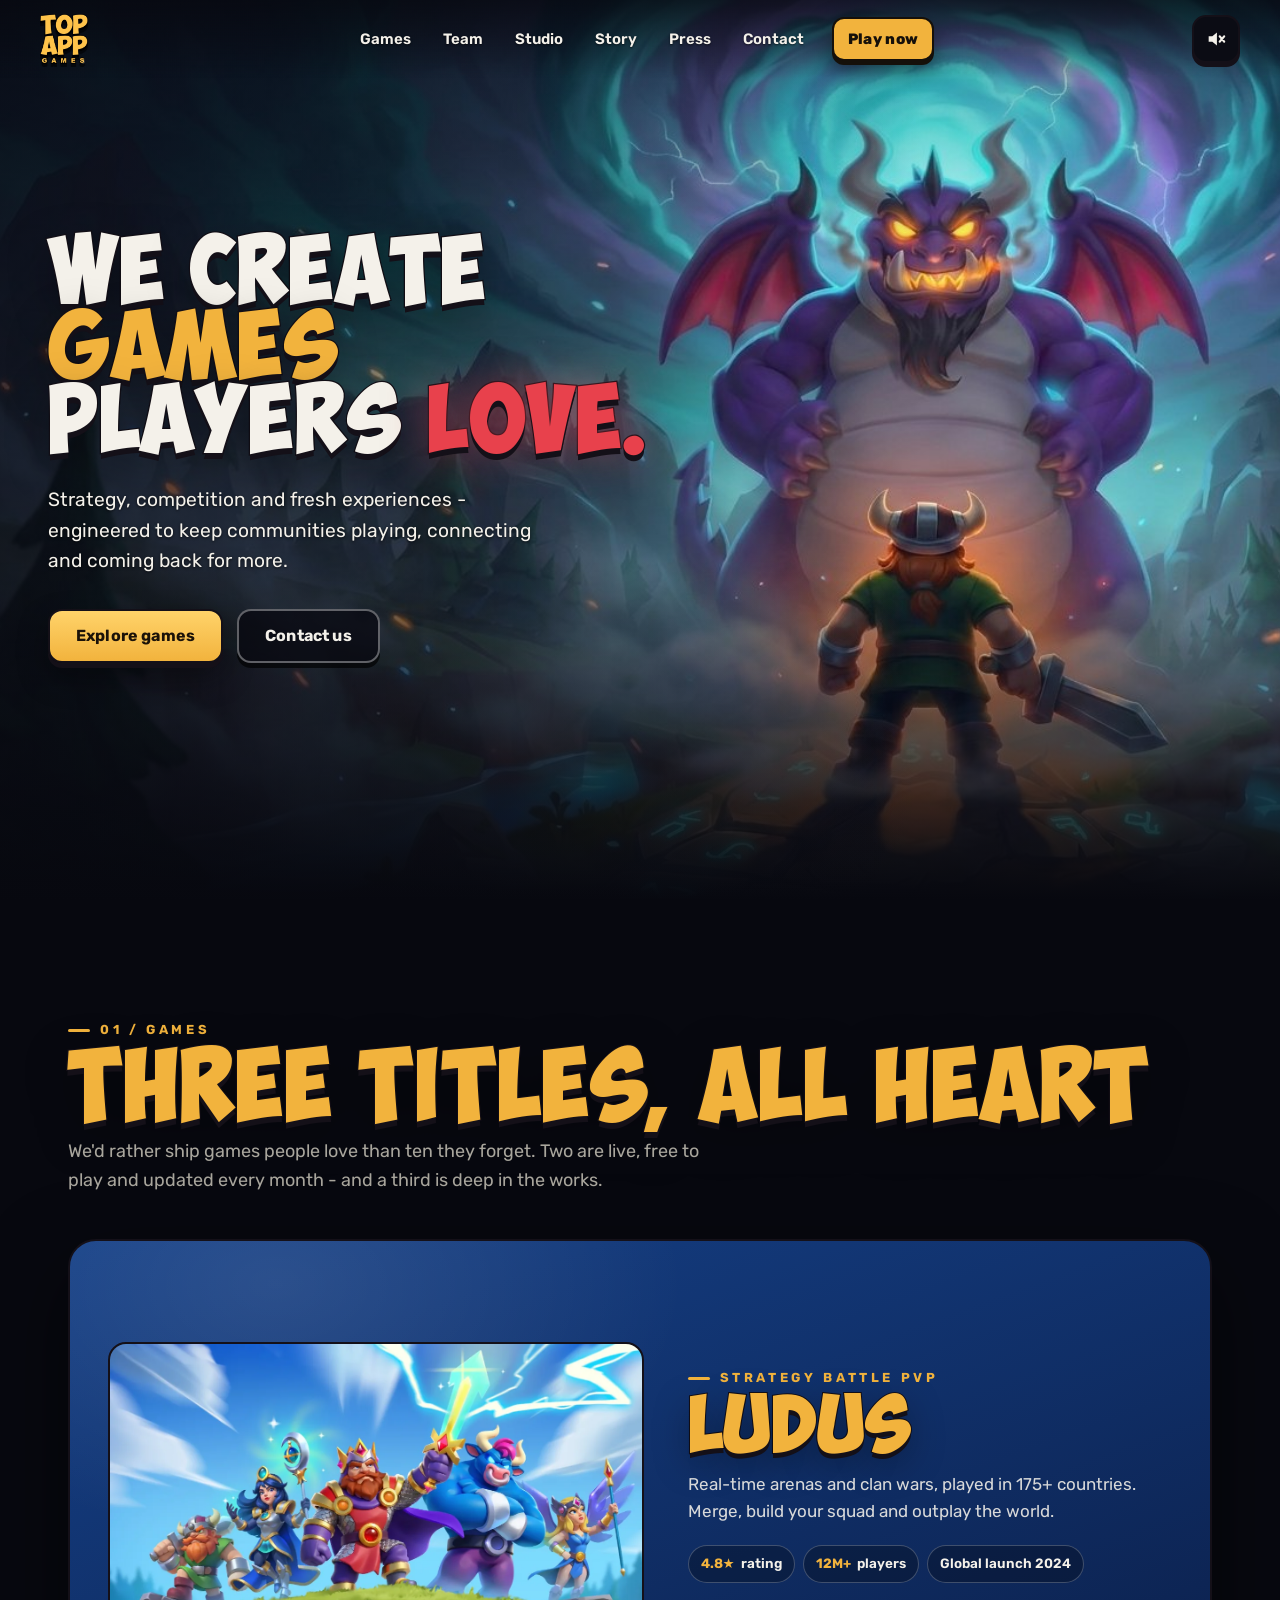
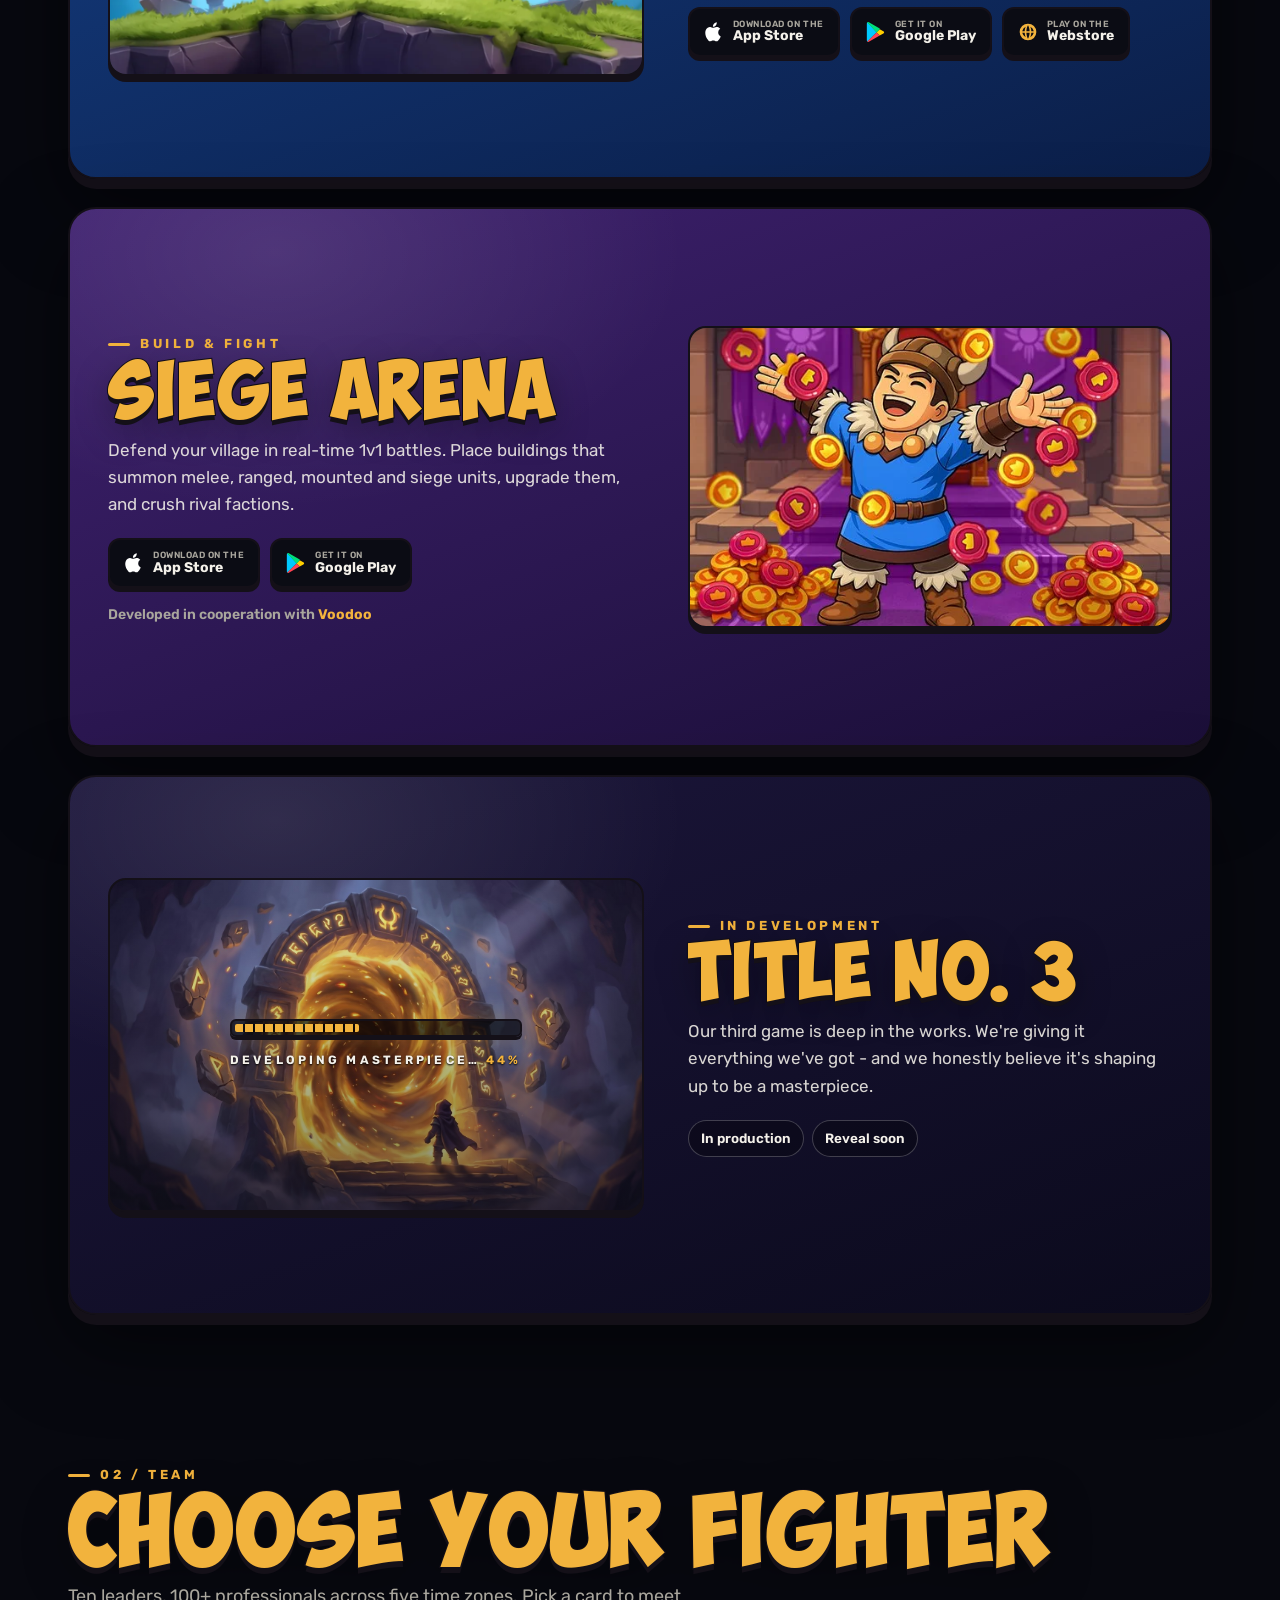
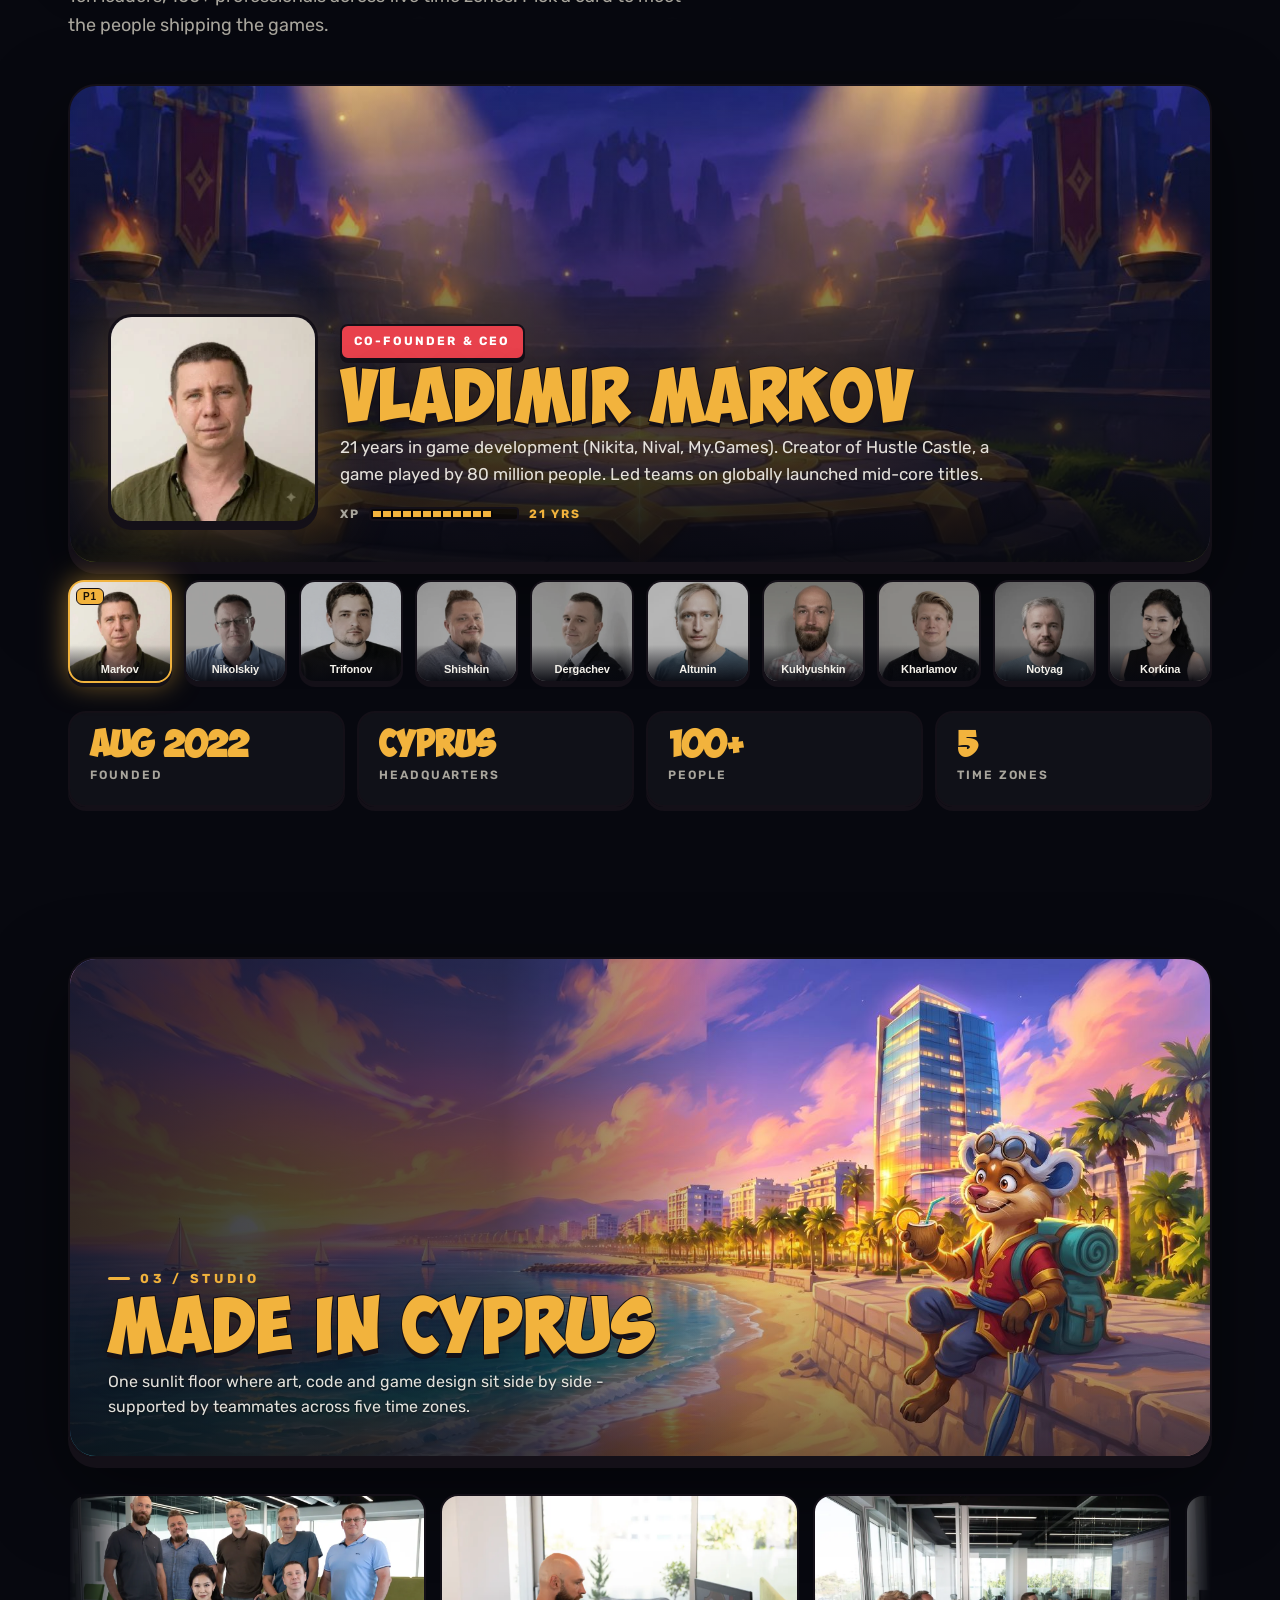
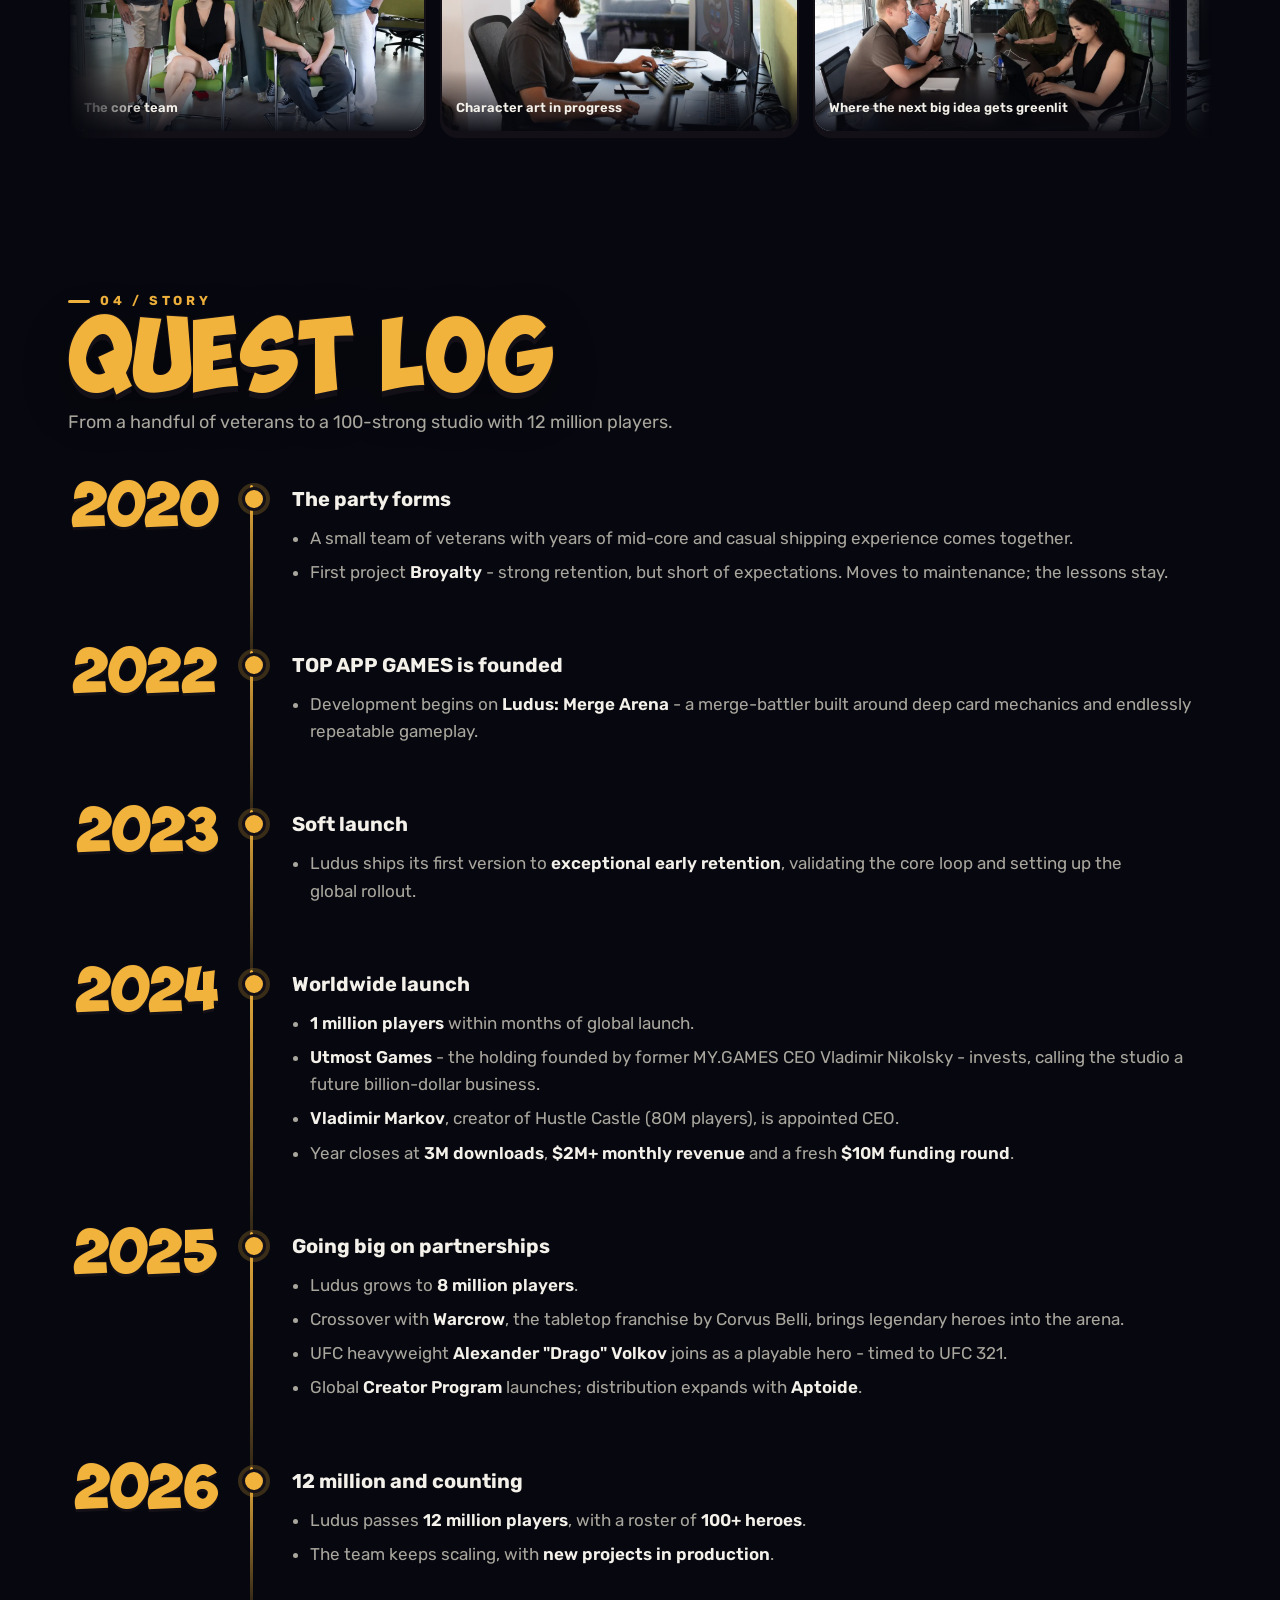
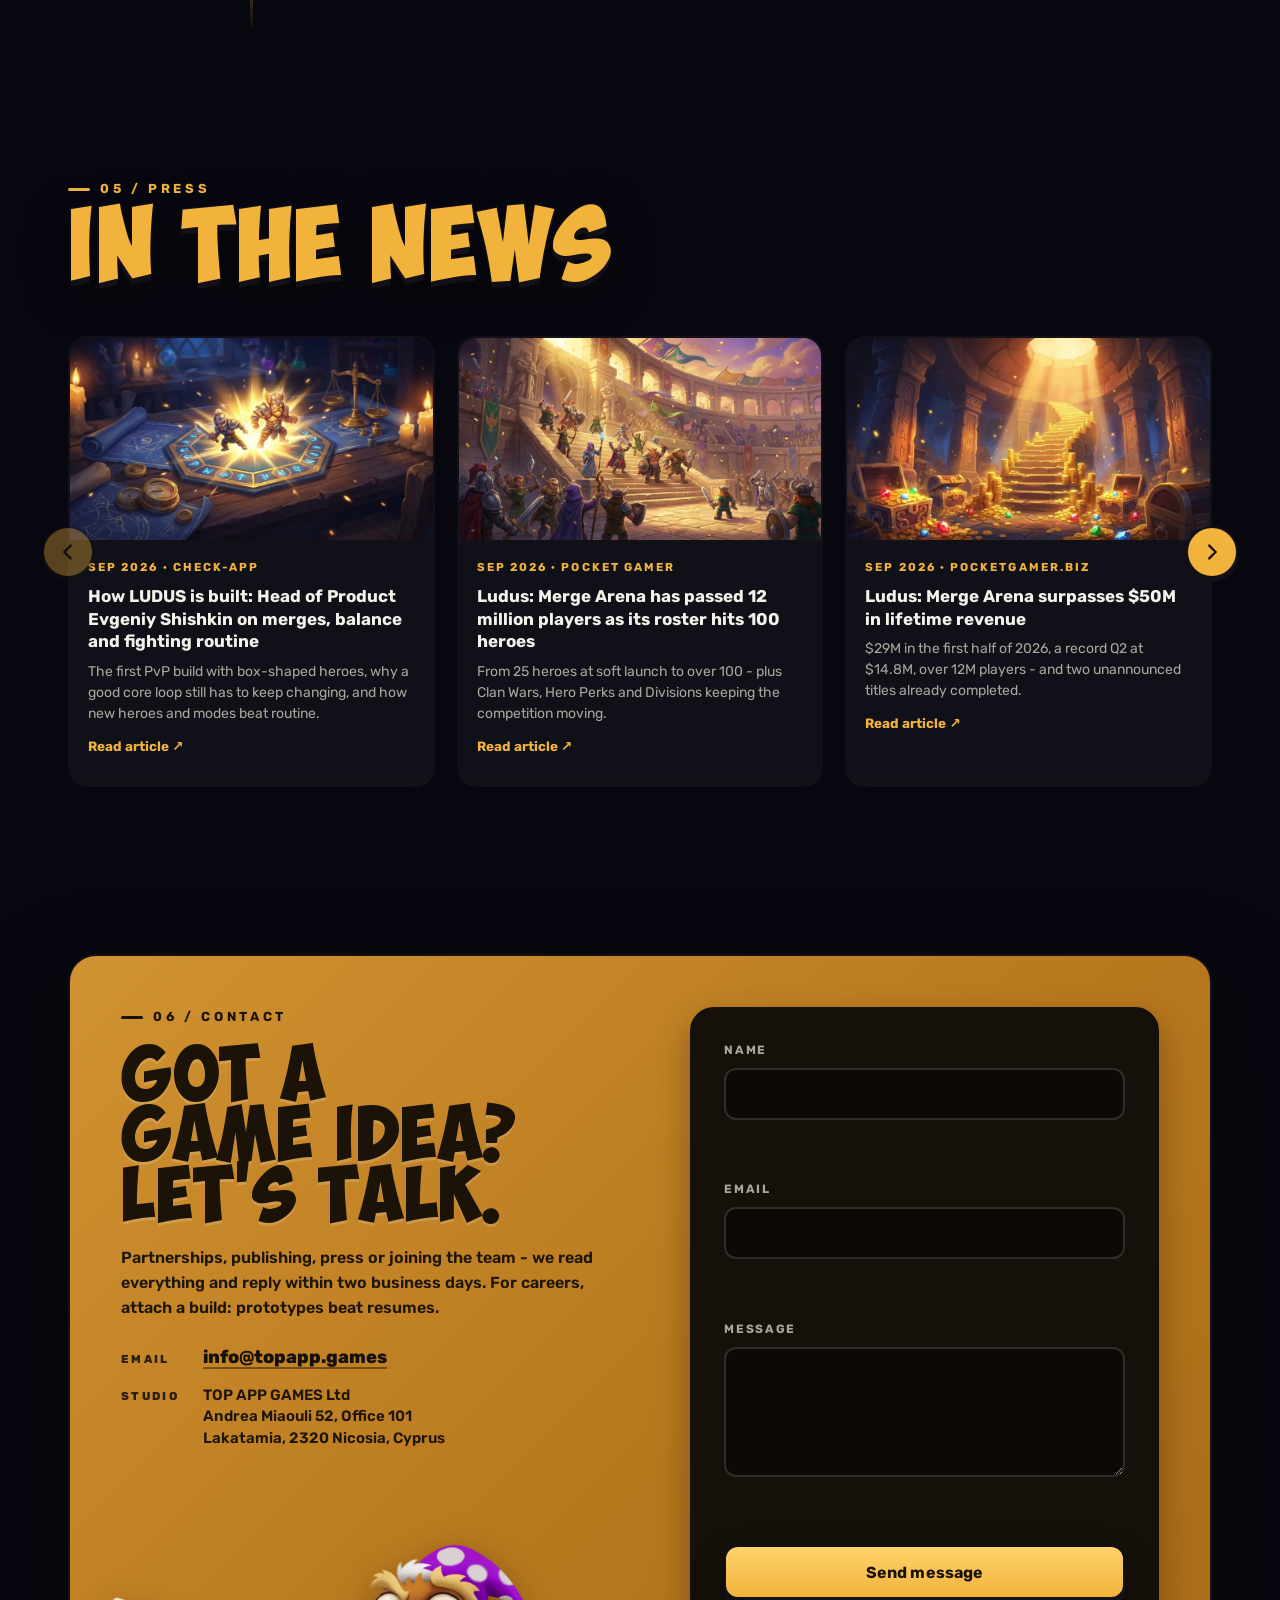
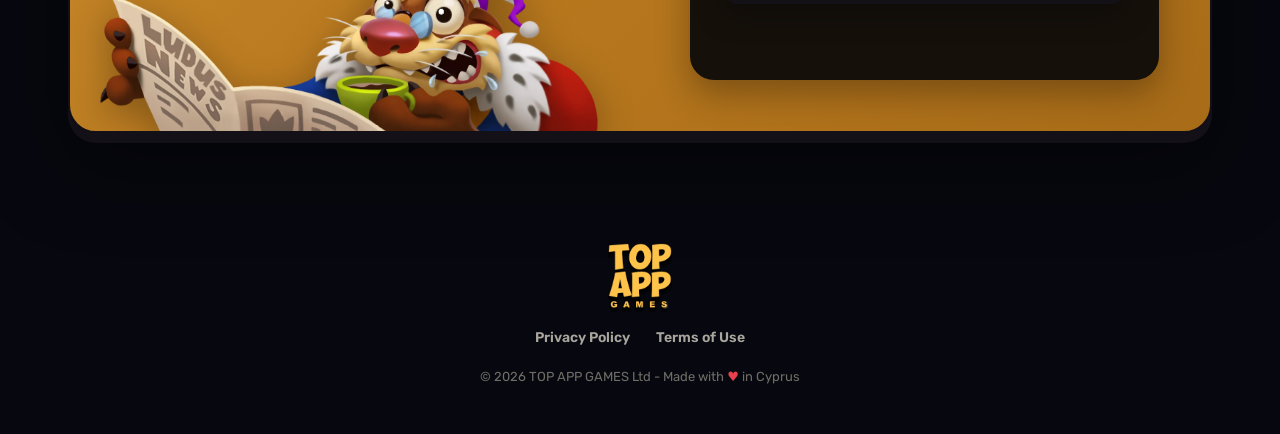
==== index.html @ 21c48206 "Add files via upload" ====
<!DOCTYPE html>
<html lang="en">
<head>
<meta charset="UTF-8" />
<meta name="viewport" content="width=device-width, initial-scale=1.0, viewport-fit=cover" />
<meta name="theme-color" content="#07080F" />
<title>TOP APP GAMES - Mobile game studio, Cyprus</title>
<meta name="description" content="Cyprus-based mobile game studio behind LUDUS: Merge Arena - 12M+ players, 175+ countries. 100+ veterans making strategy games players love." />
<link rel="canonical" href="https://topapp.games/" />
<meta property="og:type" content="website" />
<meta property="og:site_name" content="TOP APP GAMES" />
<meta property="og:title" content="TOP APP GAMES - We create games players love" />
<meta property="og:description" content="Cyprus-based studio behind LUDUS: Merge Arena - 12M+ players in 175+ countries." />
<meta property="og:url" content="https://topapp.games/" />
<meta property="og:image" content="https://topapp.games/assets/v3-og.jpg" />
<meta property="og:image:width" content="1200" />
<meta property="og:image:height" content="630" />
<meta property="og:image:alt" content="TOP APP GAMES - heroes charging across a fantasy arena" />
<meta name="twitter:card" content="summary_large_image" />
<meta name="twitter:title" content="TOP APP GAMES - We create games players love" />
<meta name="twitter:description" content="Cyprus-based studio behind LUDUS: Merge Arena - 12M+ players in 175+ countries." />
<meta name="twitter:image" content="https://topapp.games/assets/v3-og.jpg" />
<script type="application/ld+json">{"@context":"https://schema.org","@type":"Organization","name":"TOP APP GAMES Ltd","url":"https://topapp.games/","logo":"https://topapp.games/assets/logo.webp","foundingDate":"2023","address":{"@type":"PostalAddress","addressCountry":"CY"},"sameAs":["https://apps.apple.com/app/id6446642912","https://play.google.com/store/apps/details?id=com.studion.mergearena"]}</script>
<link rel="preconnect" href="https://fonts.googleapis.com" />
<link rel="preconnect" href="https://fonts.gstatic.com" crossorigin />
<link href="https://fonts.googleapis.com/css2?family=Rubik:wght@400;500;600;700;800&display=swap" rel="stylesheet" />
<link rel="preload" as="image" href="assets/v3-hero-art.jpg" media="(min-width:701px)" />
<link rel="preload" as="image" href="assets/v3-hero-art-m.jpg" media="(max-width:700px)" />
<link rel="stylesheet" href="v3/v3.css?v=3" />
<link rel="icon" type="image/png" href="assets/favicon.png" />
<link rel="apple-touch-icon" href="assets/favicon.png" />
</head>
<body>
<a class="skip" href="#games">Skip to content</a>

<nav class="nav" aria-label="Main">
  <a class="nav-logo mlogo mlogo-lite" href="#top" aria-label="TOP APP GAMES"><img src="assets/logo.webp" alt="TOP APP GAMES" /><span class="mlogo-shine" aria-hidden="true"></span></a>
  <div class="nav-links">
    <a href="#games" data-navlink="1">Games</a>
    <a href="#team" data-navlink="1">Team</a>
    <a href="#studio" data-navlink="1">Studio</a>
    <a href="#story" data-navlink="1">Story</a>
    <a href="#press" data-navlink="1">Press</a>
    <a href="#contact" data-navlink="1">Contact</a>
    <a class="gbtn gbtn-sm" href="#games">Play now</a>
  </div>
  <div class="nav-right">
    <button class="sound" type="button" aria-pressed="false" aria-label="Music: off" title="8-bit music"><svg class="sound-off" viewBox="0 0 24 24" aria-hidden="true"><path d="M4 9v6h4l5 4V5L8 9H4z" fill="currentColor"></path><path d="M16 9l5 6M21 9l-5 6" stroke="currentColor" stroke-width="2.2" stroke-linecap="round" fill="none"></path></svg><span class="sound-eq" aria-hidden="true"><i></i><i></i><i></i><i></i></span></button>
    <button class="burger" type="button" aria-label="Menu" aria-expanded="false"><i><span></span><span></span></i><b>Menu</b></button>
  </div>
</nav>
<div class="menu" aria-hidden="true">
  <div class="menu-bg" aria-hidden="true"></div>
  <div class="menu-head"><span class="eyebrow">Paused</span></div>
  <nav class="menu-list" aria-label="Mobile">
  <a href="#games" data-navlink="1"><small>01</small>Games</a>
  <a href="#team" data-navlink="1"><small>02</small>Team</a>
  <a href="#studio" data-navlink="1"><small>03</small>Studio</a>
  <a href="#story" data-navlink="1"><small>04</small>Story</a>
  <a href="#press" data-navlink="1"><small>05</small>Press</a>
  <a href="#contact" data-navlink="1"><small>06</small>Contact</a>
  </nav>
  <div class="menu-foot"><a class="gbtn" href="#games">Play now</a><span>TOP APP GAMES Ltd - Cyprus</span></div>
</div>

<header class="hero" id="top" data-screen-label="Hero">
  <div class="hero-bg" aria-hidden="true"><video class="hero-vid" data-src="assets/v3-hero-loop.mp4?v=1080" data-src-m="assets/v3-hero-loop-m.mp4" poster="assets/v3-hero-art.jpg" muted loop playsinline preload="none"></video></div>
  <div class="hero-shade" aria-hidden="true"></div>
  <div class="wrap">
    <div class="hero-copy">
      <h1 class="chunk">
        <span class="l"><span class="w chunk-ink" style="--i:0">We</span> <span class="w chunk-ink" style="--i:1">create</span></span>
        <span class="l"><span class="w" style="--i:2">games</span></span>
        <span class="l"><span class="w chunk-ink" style="--i:3">players</span> <span class="w chunk-red" style="--i:4">love.</span></span>
      </h1>
      <p class="hero-sub">Strategy, competition and fresh experiences - engineered to keep communities playing, connecting and coming back for more.</p>
      <div class="btn-row">
        <a class="gbtn" href="#games">Explore games</a>
        <a class="gbtn gbtn-ghost" href="#contact">Contact us</a>
      </div>
    </div>
  </div>
</header>

<section class="sec" id="games" data-screen-label="Games">
  <div class="wrap">
    <div class="sec-h rv">
      <span class="eyebrow">01 / Games</span>
      <h2 class="chunk">Three titles, all heart</h2>
      <p class="lead">We'd rather ship games people love than ten they forget. Two are live, free to play and updated every month - and a third is deep in the works.</p>
    </div>
    <div class="gstack">
      <article class="gcard" style="--i:0; --tint: linear-gradient(160deg,#154087,#0B1E48);">
        <div class="g-art"><img src="assets/ludus-card.webp" alt="LUDUS key art" loading="lazy" /><video class="g-vid" data-src="assets/v3-ludus-loop.mp4" data-src-m="assets/v3-ludus-loop-m.mp4" muted loop playsinline preload="none" aria-hidden="true"></video></div>
        <div class="g-copy">
          <span class="eyebrow">Strategy Battle PvP</span>
          <h3 class="g-name chunk">Ludus</h3>
          <p class="g-desc">Real-time arenas and clan wars, played in 175+ countries. Merge, build your squad and outplay the world.</p>
          <div class="g-chips"><span class="chip"><b>4.8★</b> rating</span><span class="chip"><b>12M+</b> players</span><span class="chip">Global launch 2024</span></div>
          <div class="stores">
            <a class="store" href="https://apps.apple.com/app/id6446642912" target="_blank" rel="noopener" aria-label="LUDUS on the App Store"><svg viewBox="0 0 24 24" aria-hidden="true"><path fill="#FFFFFF" d="M17.05 12.54c-.03-2.89 2.36-4.27 2.47-4.34-1.35-1.97-3.44-2.24-4.18-2.27-1.78-.18-3.47 1.05-4.37 1.05-.9 0-2.29-1.02-3.77-1-1.94.03-3.73 1.13-4.72 2.87-2.01 3.49-.51 8.66 1.45 11.49.96 1.39 2.1 2.95 3.6 2.89 1.45-.06 1.99-.93 3.74-.93s2.24.93 3.77.9c1.56-.03 2.54-1.41 3.49-2.81 1.1-1.61 1.55-3.17 1.57-3.25-.03-.01-3.02-1.16-3.05-4.6zM14.16 4.05c.8-.97 1.34-2.32 1.19-3.66-1.15.05-2.55.77-3.38 1.74-.74.86-1.39 2.23-1.22 3.55 1.29.1 2.6-.65 3.41-1.63z"/></svg><span><small>Download on the</small><b>App Store</b></span></a>
            <a class="store" href="https://play.google.com/store/apps/details?id=com.studion.mergearena" target="_blank" rel="noopener" aria-label="LUDUS on Google Play"><svg viewBox="0 0 24 24" aria-hidden="true"><path fill="#00C9FF" d="M1.57.46C1.22.83 1 1.4 1 2.14v19.72c0 .74.22 1.31.57 1.68l.09.09 11.05-11.05v-.26L1.66.37l-.09.09z"/><path fill="#FFCE00" d="M16.39 16.27l-3.68-3.69v-.26l3.69-3.68.08.05 4.36 2.48c1.25.7 1.25 1.86 0 2.57l-4.36 2.48-.09.05z"/><path fill="#FF4252" d="M16.48 16.22l-3.77-3.77L1.57 23.54c.41.44 1.09.49 1.85.06l13.06-7.38"/><path fill="#00E07A" d="M16.48 7.78L3.42.4C2.66-.03 1.98.03 1.57.46l11.14 11.99 3.77-3.77z"/></svg><span><small>Get it on</small><b>Google Play</b></span></a>
            <a class="store" href="https://site.ludus-game.com/" target="_blank" rel="noopener" aria-label="LUDUS Webstore"><svg viewBox="0 0 24 24" aria-hidden="true"><path fill="#F2B33D" d="M12 2a10 10 0 1 0 0 20 10 10 0 0 0 0-20zm6.93 9h-2.95a15.7 15.7 0 0 0-1.13-5.27A8.02 8.02 0 0 1 18.93 11zM12 4.04c.83 1.2 1.7 3.45 1.96 6.96h-3.92c.26-3.51 1.13-5.76 1.96-6.96zM5.07 13h2.95c.13 1.93.52 3.72 1.13 5.27A8.02 8.02 0 0 1 5.07 13zm2.95-2H5.07a8.02 8.02 0 0 1 4.08-5.27A15.7 15.7 0 0 0 8.02 11zM12 19.96c-.83-1.2-1.7-3.45-1.96-6.96h3.92c-.26 3.51-1.13 5.76-1.96 6.96zm2.85-1.69c.61-1.55 1-3.34 1.13-5.27h2.95a8.02 8.02 0 0 1-4.08 5.27z"/></svg><span><small>Play on the</small><b>Webstore</b></span></a>
          </div>
        </div>
      </article>
      <article class="gcard rev" style="--i:1; --tint: linear-gradient(160deg,#3F2170,#1B0F38);">
        <div class="g-art"><img src="assets/siege-card.webp" alt="Siege Arena key art" loading="lazy" /><video class="g-vid" data-src="assets/v3-siege-loop.mp4" data-src-m="assets/v3-siege-loop-m.mp4" muted loop playsinline preload="none" aria-hidden="true"></video></div>
        <div class="g-copy">
          <span class="eyebrow">Build &amp; Fight</span>
          <h3 class="g-name chunk">Siege Arena</h3>
          <p class="g-desc">Defend your village in real-time 1v1 battles. Place buildings that summon melee, ranged, mounted and siege units, upgrade them, and crush rival factions.</p>
          <div class="stores">
            <a class="store" href="https://apps.apple.com/us/app/siege-arena-build-fight/id6745400318" target="_blank" rel="noopener" aria-label="Siege Arena on the App Store"><svg viewBox="0 0 24 24" aria-hidden="true"><path fill="#FFFFFF" d="M17.05 12.54c-.03-2.89 2.36-4.27 2.47-4.34-1.35-1.97-3.44-2.24-4.18-2.27-1.78-.18-3.47 1.05-4.37 1.05-.9 0-2.29-1.02-3.77-1-1.94.03-3.73 1.13-4.72 2.87-2.01 3.49-.51 8.66 1.45 11.49.96 1.39 2.1 2.95 3.6 2.89 1.45-.06 1.99-.93 3.74-.93s2.24.93 3.77.9c1.56-.03 2.54-1.41 3.49-2.81 1.1-1.61 1.55-3.17 1.57-3.25-.03-.01-3.02-1.16-3.05-4.6zM14.16 4.05c.8-.97 1.34-2.32 1.19-3.66-1.15.05-2.55.77-3.38 1.74-.74.86-1.39 2.23-1.22 3.55 1.29.1 2.6-.65 3.41-1.63z"/></svg><span><small>Download on the</small><b>App Store</b></span></a>
            <a class="store" href="https://play.google.com/store/apps/details?id=com.havystudio.siegearena&amp;hl=en" target="_blank" rel="noopener" aria-label="Siege Arena on Google Play"><svg viewBox="0 0 24 24" aria-hidden="true"><path fill="#00C9FF" d="M1.57.46C1.22.83 1 1.4 1 2.14v19.72c0 .74.22 1.31.57 1.68l.09.09 11.05-11.05v-.26L1.66.37l-.09.09z"/><path fill="#FFCE00" d="M16.39 16.27l-3.68-3.69v-.26l3.69-3.68.08.05 4.36 2.48c1.25.7 1.25 1.86 0 2.57l-4.36 2.48-.09.05z"/><path fill="#FF4252" d="M16.48 16.22l-3.77-3.77L1.57 23.54c.41.44 1.09.49 1.85.06l13.06-7.38"/><path fill="#00E07A" d="M16.48 7.78L3.42.4C2.66-.03 1.98.03 1.57.46l11.14 11.99 3.77-3.77z"/></svg><span><small>Get it on</small><b>Google Play</b></span></a>
          </div>
          <p class="coop">Developed in cooperation with <b>Voodoo</b></p>
        </div>
      </article>
      <article class="gcard" style="--i:2; --tint: linear-gradient(160deg,#1C163C,#0B0A1C);">
        <div class="g-art">
          <img src="assets/v3-title3-key.jpg" srcset="assets/v3-title3-key-m.jpg 900w, assets/v3-title3-key.jpg 1600w" sizes="(min-width:960px) 48vw, 100vw" alt="Title No. 3 teaser - a rune gate with a golden vortex" loading="lazy" />
          <video class="g-vid" data-src="assets/v3-title3-loop.mp4" data-src-m="assets/v3-title3-loop-m.mp4" poster="assets/v3-title3-key.jpg" muted loop playsinline preload="none" aria-hidden="true"></video>
          <div class="tease">
            <div class="ld-bar"><b></b></div>
            <div class="ld-text">DEVELOPING MASTERPIECE&hellip; <i>0%</i></div>
          </div>
        </div>
        <div class="g-copy">
          <span class="eyebrow">In development</span>
          <h3 class="g-name chunk">Title No. 3</h3>
          <p class="g-desc">Our third game is deep in the works. We're giving it everything we've got - and we honestly believe it's shaping up to be a masterpiece.</p>
          <div class="g-chips"><span class="chip">In production</span><span class="chip">Reveal soon</span></div>
        </div>
      </article>
    </div>
  </div>
</section>

<section class="sec" id="team" data-screen-label="Team">
  <div class="wrap">
    <div class="sec-h rv">
      <span class="eyebrow">02 / Team</span>
      <h2 class="chunk">Choose your fighter</h2>
      <p class="lead">Ten leaders, 100+ professionals across five time zones. Pick a card to meet the people shipping the games.</p>
    </div>
    <div class="rp rv" aria-live="polite">
      <div class="rp-in">
        <img class="rp-img" src="assets/team-markov.webp" alt="Vladimir Markov" />
        <div>
          <span class="rp-tag">Co-Founder &amp; CEO</span>
          <h3 class="rp-name chunk">Vladimir Markov</h3>
          <p class="rp-bio">21 years in game development (Nikita, Nival, My.Games). Creator of Hustle Castle, a game played by 80 million people. Led teams on globally launched mid-core titles.</p>
          <div class="rp-meta">
            <span class="rp-xp">XP <i><b style="width: 84%"></b></i> <em>21 yrs</em></span>
            <a class="rp-li" href="#" target="_blank" rel="noopener" hidden>LinkedIn ↗</a>
          </div>
        </div>
      </div>
    </div>
    <div class="rgrid rv" role="group" aria-label="Leadership team">
      <button class="rt" type="button" aria-pressed="true" data-img="assets/team-markov.webp" data-name="Vladimir Markov" data-role="Co-Founder &amp; CEO" data-xp="21" data-bio="21 years in game development (Nikita, Nival, My.Games). Creator of Hustle Castle, a game played by 80 million people. Led teams on globally launched mid-core titles."><img src="assets/team-markov.webp" alt="" loading="lazy" /><span>Markov</span></button>
      <button class="rt" type="button" aria-pressed="false" data-img="assets/team-nikolskiy.webp" data-name="Vladimir Nikolskiy" data-role="Co-Founder" data-xp="20" data-bio="Two decades transforming an indie studio into My.Games - a $500M-turnover European gaming company. Founder of Utmost Games."><img src="assets/team-nikolskiy.webp" alt="" loading="lazy" /><span>Nikolskiy</span></button>
      <button class="rt" type="button" aria-pressed="false" data-img="assets/team-trifonov.webp" data-name="Mikhail Trifonov" data-role="Managing Director" data-xp="18" data-bio="18+ years in mobile game development. Led game products with $500M+ in revenue (MY.GAMES). Focused on product strategy, game design and AI-powered development."><img src="assets/team-trifonov.webp" alt="" loading="lazy" /><span>Trifonov</span></button>
      <button class="rt" type="button" aria-pressed="false" data-img="assets/team-shishkin.webp" data-name="Evgeni Shishkin" data-role="Executive Director" data-xp="10" data-li="https://www.linkedin.com/in/evgeniy-shishkin-01ba19127/" data-bio="10+ years in mid-core projects. Five years leading game-design teams."><img src="assets/team-shishkin.webp" alt="" loading="lazy" /><span>Shishkin</span></button>
      <button class="rt" type="button" aria-pressed="false" data-img="assets/team-gamedesign.webp" data-name="Alexey Dergachev" data-role="Executive Director" data-xp="12" data-bio="12+ years levelling up through the game-design path. Passionate about R&amp;D processes, game mechanics and systems."><img src="assets/team-gamedesign.webp" alt="" loading="lazy" /><span>Dergachev</span></button>
      <button class="rt" type="button" aria-pressed="false" data-img="assets/team-altunin.webp" data-name="Kirill Altunin" data-role="Tech Director" data-xp="19" data-li="https://www.linkedin.com/in/kirill-altunin/" data-bio="19 years of application development. 8 published games. Deep passion for game tech."><img src="assets/team-altunin.webp" alt="" loading="lazy" /><span>Altunin</span></button>
      <button class="rt" type="button" aria-pressed="false" data-img="assets/team-kuklyushkin.webp" data-name="Denis Kuklyushkin" data-role="Art Director" data-xp="15" data-li="https://www.linkedin.com/in/denis-kuklyushkin-52456a4" data-bio="15+ years in gamedev. Broyalty, Ludus and more."><img src="assets/team-kuklyushkin.webp" alt="" loading="lazy" /><span>Kuklyushkin</span></button>
      <button class="rt" type="button" aria-pressed="false" data-img="assets/team-kharlamov.webp" data-name="Nikita Kharlamov" data-role="Marketing Director" data-xp="10" data-li="https://www.linkedin.com/in/nikita-kharlamov-aa6570141/" data-bio="10 years of positive ROAS and counting."><img src="assets/team-kharlamov.webp" alt="" loading="lazy" /><span>Kharlamov</span></button>
      <button class="rt" type="button" aria-pressed="false" data-img="assets/team-notyag.webp" data-name="George Notyag" data-role="Lead 3D Department" data-xp="15" data-li="https://www.linkedin.com/in/george-notyag-52555149/" data-bio="15 years in game development, 14 leading 3D teams. Mobile specialist."><img src="assets/team-notyag.webp" alt="" loading="lazy" /><span>Notyag</span></button>
      <button class="rt" type="button" aria-pressed="false" data-img="assets/team-korkina.webp" data-name="Diana Korkina" data-role="Chief Business Development Officer" data-li="https://www.linkedin.com/in/diana-korkina-892267133/" data-bio="Drives partnerships, publishing and growth deals - connecting our games with platforms, partners and new markets."><img src="assets/team-korkina.webp" alt="" loading="lazy" /><span>Korkina</span></button>
    </div>
    <div class="facts rv">
      <div class="fact"><b>Aug 2022</b><span>founded</span></div>
      <div class="fact"><b>Cyprus</b><span>headquarters</span></div>
      <div class="fact"><b>100+</b><span>people</span></div>
      <div class="fact"><b>5</b><span>time zones</span></div>
    </div>
  </div>
</section>

<section class="sec" id="studio" data-screen-label="Studio">
  <div class="wrap">
    <div class="studio-banner rv">
      <div class="sec-h">
        <span class="eyebrow">03 / Studio</span>
        <h2 class="chunk">Made in Cyprus</h2>
        <p class="lead">One sunlit floor where art, code and game design sit side by side - supported by teammates across five time zones.</p>
      </div>
    </div>
    <div class="photo-marquee rv" style="--d:.1s">
      <div class="photo-track" data-marquee>
        <figure class="photo"><img src="assets/studio-coreteam.webp" alt="The TOP APP GAMES core team" loading="lazy" /><figcaption>The core team</figcaption></figure>
        <figure class="photo"><img src="assets/studio-art.webp" alt="An artist shaping a LUDUS character on screen" loading="lazy" /><figcaption>Character art in progress</figcaption></figure>
        <figure class="photo"><img src="assets/studio-meeting.webp" alt="The team in a planning session by the windows" loading="lazy" /><figcaption>Where the next big idea gets greenlit</figcaption></figure>
        <figure class="photo"><img src="assets/studio-artist2.webp" alt="An artist drawing on a pen display" loading="lazy" /><figcaption>Concept work on the pen display</figcaption></figure>
        <figure class="photo"><img src="assets/studio-play.webp" alt="Two teammates playing a fighting game on the big screen" loading="lazy" /><figcaption>Friday matches on the big screen</figcaption></figure>
        <figure class="photo"><img src="assets/studio-devs.webp" alt="Two developers working beside concept art" loading="lazy" /><figcaption>From first sketch to live build</figcaption></figure>
        <figure class="photo"><img src="assets/studio-ludus-poster.webp" alt="A team member in front of the LUDUS poster" loading="lazy" style="object-position: 50% 22%;" /><figcaption>Proud of what we ship</figcaption></figure>
        <figure class="photo"><img src="assets/studio-gamedev.webp" alt="A developer testing a game build" loading="lazy" /><figcaption>Playtesting the live build</figcaption></figure>
        <figure class="photo"><img src="assets/studio-code2.webp" alt="A developer coding by the floor-to-ceiling windows" loading="lazy" /><figcaption>Shipping features at altitude</figcaption></figure>
        <figure class="photo"><img src="assets/studio-focus.webp" alt="A developer heads-down on the next update" loading="lazy" /><figcaption>Heads-down on the next update</figcaption></figure>
      </div>
    </div>
  </div>
</section>

<section class="sec" id="story" data-screen-label="Story">
  <div class="wrap">
    <div class="sec-h rv">
      <span class="eyebrow">04 / Story</span>
      <h2 class="chunk">Quest log</h2>
      <p class="lead">From a handful of veterans to a 100-strong studio with 12 million players.</p>
    </div>
    <div class="quest">
      <div class="q rv"><div class="q-year">2020</div><div class="q-body"><div class="q-title">The party forms</div><ul><li>A small team of veterans with years of mid-core and casual shipping experience comes together.</li><li>First project <b>Broyalty</b> - strong retention, but short of expectations. Moves to maintenance; the lessons stay.</li></ul></div></div>
      <div class="q rv"><div class="q-year">2022</div><div class="q-body"><div class="q-title">TOP APP GAMES is founded</div><ul><li>Development begins on <b>Ludus: Merge Arena</b> - a merge-battler built around deep card mechanics and endlessly repeatable gameplay.</li></ul></div></div>
      <div class="q rv"><div class="q-year">2023</div><div class="q-body"><div class="q-title">Soft launch</div><ul><li>Ludus ships its first version to <b>exceptional early retention</b>, validating the core loop and setting up the global rollout.</li></ul></div></div>
      <div class="q rv"><div class="q-year">2024</div><div class="q-body"><div class="q-title">Worldwide launch</div><ul><li><b>1 million players</b> within months of global launch.</li><li><b>Utmost Games</b> - the holding founded by former MY.GAMES CEO Vladimir Nikolsky - invests, calling the studio a future billion-dollar business.</li><li><b>Vladimir Markov</b>, creator of Hustle Castle (80M players), is appointed CEO.</li><li>Year closes at <b>3M downloads</b>, <b>$2M+ monthly revenue</b> and a fresh <b>$10M funding round</b>.</li></ul></div></div>
      <div class="q rv"><div class="q-year">2025</div><div class="q-body"><div class="q-title">Going big on partnerships</div><ul><li>Ludus grows to <b>8 million players</b>.</li><li>Crossover with <b>Warcrow</b>, the tabletop franchise by Corvus Belli, brings legendary heroes into the arena.</li><li>UFC heavyweight <b>Alexander "Drago" Volkov</b> joins as a playable hero - timed to UFC 321.</li><li>Global <b>Creator Program</b> launches; distribution expands with <b>Aptoide</b>.</li></ul></div></div>
      <div class="q rv"><div class="q-year">2026</div><div class="q-body"><div class="q-title">12 million and counting</div><ul><li>Ludus passes <b>12 million players</b>, with a roster of <b>100+ heroes</b>.</li><li>The team keeps scaling, with <b>new projects in production</b>.</li></ul></div></div>
    </div>
  </div>
</section>

<section class="sec" id="press" data-screen-label="Press">
  <div class="wrap">
    <div class="sec-h rv">
      <span class="eyebrow">05 / Press</span>
      <h2 class="chunk">In the news</h2>
    </div>
    <div class="press-wrap"><button class="parrow prev" type="button" aria-label="Previous"><svg viewBox="0 0 24 24" aria-hidden="true"><path d="M15 5l-7 7 7 7" fill="none" stroke="currentColor" stroke-width="2.6" stroke-linecap="round" stroke-linejoin="round"></path></svg></button><button class="parrow next" type="button" aria-label="Next"><svg viewBox="0 0 24 24" aria-hidden="true"><path d="M9 5l7 7-7 7" fill="none" stroke="currentColor" stroke-width="2.6" stroke-linecap="round" stroke-linejoin="round"></path></svg></button>
    <div class="press">
      <a class="pc rv" style="--d:0s" href="https://www.check-app.de/2026/09/23/wie-ludus-gebaut-wird-head-of-product-evgeniy-shishkin-ueber-merges-balance-und-den-kampf-gegen-routine/" target="_blank" rel="noopener"><div class="pc-img"><img src="assets/v3-news-checkapp.webp" alt="Two hero figurines fusing into one on a glowing game board" loading="lazy" /></div><div class="pc-body"><div class="pc-date">Sep 2026 · Check-App</div><h3>How LUDUS is built: Head of Product Evgeniy Shishkin on merges, balance and fighting routine</h3><p>The first PvP build with box-shaped heroes, why a good core loop still has to keep changing, and how new heroes and modes beat routine.</p><span class="more">Read article ↗</span></div></a>
      <a class="pc rv" style="--d:.07s" href="https://www.pocketgamer.com/ludus-merge-battle-arena/12-million-downloads/" target="_blank" rel="noopener"><div class="pc-img"><img src="assets/v3-news-pg12m.webp" alt="A crowd of heroes cheering on colosseum steps" loading="lazy" /></div><div class="pc-body"><div class="pc-date">Sep 2026 · Pocket Gamer</div><h3>Ludus: Merge Arena has passed 12 million players as its roster hits 100 heroes</h3><p>From 25 heroes at soft launch to over 100 - plus Clan Wars, Hero Perks and Divisions keeping the competition moving.</p><span class="more">Read article ↗</span></div></a>
      <a class="pc rv" style="--d:.14s" href="https://www.pocketgamer.biz/ludus-merge-arena-generates-29m-in-the-first-half-of-2026/" target="_blank" rel="noopener"><div class="pc-img"><img src="assets/v3-news-pgbiz29m.webp" alt="A fantasy treasure vault with a staircase of gold coins rising into the light" loading="lazy" /></div><div class="pc-body"><div class="pc-date">Sep 2026 · PocketGamer.biz</div><h3>Ludus: Merge Arena surpasses $50M in lifetime revenue</h3><p>$29M in the first half of 2026, a record Q2 at $14.8M, over 12M players - and two unannounced titles already completed.</p><span class="more">Read article ↗</span></div></a>
      <a class="pc rv" style="--d:.21s" href="https://www.forbes.com/councils/forbesbusinesscouncil/2026/05/08/how-to-balance-creativity-and-market-demand-in-game-development/" target="_blank" rel="noopener"><div class="pc-img"><img src="assets/v3-news-forbes.webp" alt="A golden scale weighing a magic paintbrush against gold coins" loading="lazy" /></div><div class="pc-body"><div class="pc-date">May 2026 · Forbes</div><h3>How to balance creativity and market demand in game development</h3><p>CEO Vladimir Markov for Forbes Business Council - on keeping creative ambition and player demand in sync.</p><span class="more">Read article ↗</span></div></a>
      <a class="pc rv" style="--d:.28s" href="https://www.pocketgamer.com/ludus-merge-battle-arena/10m-downloads/" target="_blank" rel="noopener"><div class="pc-img"><img src="assets/v3-news-pocketgamer.webp" alt="A golden champion trophy on an arena podium under fireworks" loading="lazy" /></div><div class="pc-body"><div class="pc-date">May 2026 · Pocket Gamer</div><h3>Ludus hits 10 million downloads, with new Divisions seasonal event underway</h3><p>On the milestone - and how the Divisions event keeps ranked play fresh every cycle.</p><span class="more">Read article ↗</span></div></a>
      <a class="pc rv" style="--d:.35s" href="https://cyprus-mail.com/2026/04/30/cyprus-based-game-studio-celebrates-key-milestone" target="_blank" rel="noopener"><div class="pc-img"><img src="assets/v3-news-cyprusmail.webp" alt="Fireworks over the Limassol seafront at sunset" loading="lazy" /></div><div class="pc-body"><div class="pc-date">Apr 2026 · Cyprus Mail</div><h3>Cyprus-based game studio celebrates key milestone</h3><p>What the LUDUS milestone means for the island's growing gaming sector.</p><span class="more">Read article ↗</span></div></a>
      <a class="pc rv" style="--d:.42s" href="https://gamesbeat.com/ludus-10-million-downloads-competitive-play-feature/" target="_blank" rel="noopener"><div class="pc-img"><img src="assets/v3-news-gamesbeat.webp" alt="Bronze, silver and gold league shields rising over a stormy arena" loading="lazy" /></div><div class="pc-body"><div class="pc-date">Apr 2026 · GamesBeat</div><h3>Inside Ludus' competitive play bet: the new Divisions system</h3><p>How ranked Divisions reshape mid-core competition - and what it means for retention.</p><span class="more">Read article ↗</span></div></a>
    </div>
    </div>
  </div>
</section>

<section class="sec" id="contact" data-screen-label="Contact">
  <div class="wrap">
    <div class="cplate rv">
      <div class="cpitch">
        <span class="eyebrow">06 / Contact</span>
        <h2 class="chunk">Got a game idea? Let's talk.</h2>
        <p>Partnerships, publishing, press or joining the team - we read everything and reply within two business days. For careers, attach a build: prototypes beat resumes.</p>
        <dl class="cdetails">
          <div><dt>Email</dt><dd><a href="mailto:info@topapp.games">info@topapp.games</a></dd></div>
          <div><dt>Studio</dt><dd>TOP APP GAMES Ltd<br />Andrea Miaouli 52, Office 101<br />Lakatamia, 2320 Nicosia, Cyprus</dd></div>
        </dl>
        <div class="cmascot" aria-hidden="true"><img src="assets/v3-mascot-news-eyes.webp" alt="" loading="lazy" /><span class="pupil pupil-l"></span><span class="pupil pupil-r"></span></div>
      </div>
      <form class="form" novalidate>
        <div class="field"><label for="f-name">Name</label><input id="f-name" name="name" type="text" autocomplete="name" /><div class="msg">Please tell us your name.</div></div>
        <div class="field"><label for="f-email">Email</label><input id="f-email" name="email" type="email" autocomplete="email" /><div class="msg">That email doesn't look right.</div></div>
        <div class="field"><label for="f-message">Message</label><textarea id="f-message" name="message"></textarea><div class="msg">A few words would help.</div></div>
        <button class="gbtn" type="submit">Send message</button>
        <div class="form-ok"><b>Message sent</b><p>Thanks - we'll get back to you within two business days.</p></div>
      </form>
    </div>
  </div>
</section>

<footer>
  <div class="wrap foot">
    <span class="mlogo mlogo-lite"><img src="assets/logo.webp" alt="TOP APP GAMES" /><span class="mlogo-shine" aria-hidden="true"></span></span>
    <nav aria-label="Legal"><a href="privacy-policy.html">Privacy Policy</a><a href="user-agreement.html">Terms of Use</a></nav>
    <p>© 2026 TOP APP GAMES Ltd - Made with <span class="heart">♥</span> in Cyprus</p>
  </div>
</footer>

<script src="v3/chiptune.js"></script>
<script src="v3/v3.js?v=3"></script>
</body>
</html>
---- v3/v3.css ----
/* TOP APP GAMES v3 - Arena Editorial */
@font-face{font-family:'ObelixPro';src:url('../assets/obelixpro.ttf') format('truetype');font-weight:400;font-style:normal;font-display:swap}
:root{--bg:#07080F;--bg2:#0D0F1A;--ink:#F4F1EA;--muted:#A9A69D;--faint:#6F6D66;--gold:#F2B33D;--gold2:#FFD36A;--red:#E8414C;--line:#141018;--border:rgba(255,255,255,.1);--card:rgba(255,255,255,.04);--display:'ObelixPro','Rubik',sans-serif;--body:'Rubik',system-ui,sans-serif;--ease:cubic-bezier(.2,.7,.2,1);--pop:cubic-bezier(.34,1.56,.64,1)}
*{box-sizing:border-box}
html{scroll-behavior:smooth}
body{margin:0;background:var(--bg);color:var(--ink);font-family:var(--body);font-size:17px;line-height:1.6;-webkit-font-smoothing:antialiased;overflow-x:hidden}
body::after{content:'';position:fixed;inset:0;z-index:0;pointer-events:none;opacity:.06;background-image:url("data:image/svg+xml;utf8,%3Csvg xmlns='http://www.w3.org/2000/svg' width='200' height='200'%3E%3Cfilter id='n'%3E%3CfeTurbulence type='fractalNoise' baseFrequency='0.85' numOctaves='2' stitchTiles='stitch'/%3E%3C/filter%3E%3Crect width='200' height='200' filter='url(%23n)'/%3E%3C/svg%3E")}
a{color:var(--gold);text-decoration:none}
a:hover{color:var(--gold2)}
img{display:block}
section{scroll-margin-top:80px}
.wrap{position:relative;z-index:1;max-width:1240px;margin:0 auto;padding:0 clamp(20px,4vw,48px)}
::selection{background:rgba(242,179,61,.45);color:#fff}
.skip{position:fixed;top:10px;left:50%;transform:translate(-50%,-160%);z-index:100;background:var(--gold);color:#1B1208;font-weight:700;padding:12px 20px;border-radius:10px;transition:transform .25s}
.skip:focus{transform:translate(-50%,0)}
:focus{outline:none}
:focus-visible{outline:3px solid var(--gold2);outline-offset:3px;border-radius:6px}
.gbtn:focus-visible,.store:focus-visible,.sound:focus-visible,.burger:focus-visible,.parrow:focus-visible,.pc:focus-visible,.menu a:focus-visible{outline:3px solid #fff;outline-offset:3px}
.nav-links a:focus-visible{outline-offset:0}

/* chunky brand type */
.chunk{font-family:var(--display);font-weight:400;text-transform:uppercase;color:var(--gold);-webkit-text-stroke:.035em var(--line);paint-order:stroke fill;text-shadow:0 .08em 0 var(--line),0 .18em .6em rgba(0,0,0,.35);letter-spacing:.01em;line-height:.98}
.chunk-ink{color:var(--ink)}
.chunk-red{color:var(--red);text-shadow:0 .08em 0 var(--line),0 0 .6em rgba(232,65,76,.55)}
.eyebrow{display:inline-flex;align-items:center;gap:10px;font-size:13px;font-weight:700;letter-spacing:.28em;text-transform:uppercase;color:var(--gold)}
.eyebrow::before{content:'';width:22px;height:3px;background:var(--gold);border-radius:2px}
.sec-h{display:flex;flex-direction:column;align-items:flex-start;gap:12px;margin-bottom:44px}
.sec-h h2{font-size:clamp(36px,6vw,74px);margin:0}
.lead{max-width:58ch;color:var(--muted);font-size:18px;margin:0;text-wrap:pretty}

/* buttons */
.gbtn{display:inline-flex;align-items:center;justify-content:center;gap:10px;height:54px;padding:0 26px;border-radius:14px;border:2px solid var(--line);background:linear-gradient(180deg,var(--gold2),var(--gold));color:#1B1208;font-family:var(--body);font-weight:700;font-size:16px;letter-spacing:.01em;box-shadow:0 5px 0 var(--line),0 14px 30px rgba(0,0,0,.35);transition:transform .15s,box-shadow .15s,filter .2s;cursor:pointer;white-space:nowrap}
.gbtn:hover{color:#1B1208;filter:brightness(1.06);transform:translateY(-1px);box-shadow:0 6px 0 var(--line),0 18px 34px rgba(0,0,0,.4)}
.gbtn:active{transform:translateY(4px);box-shadow:0 1px 0 var(--line)}
.gbtn-ghost{background:rgba(7,8,15,.55);color:var(--ink);border-color:rgba(255,255,255,.35);backdrop-filter:blur(8px);-webkit-backdrop-filter:blur(8px);box-shadow:0 5px 0 rgba(0,0,0,.65)}
.gbtn-ghost:hover{color:var(--ink);background:rgba(7,8,15,.7)}
.gbtn-sm{height:44px;padding:0 18px;font-size:14px;border-radius:12px;box-shadow:0 4px 0 var(--line)}

/* nav */
.nav{position:fixed;top:0;left:0;right:0;z-index:50;display:flex;align-items:center;justify-content:space-between;gap:16px;padding:14px clamp(16px,4vw,40px);background:linear-gradient(180deg,rgba(7,8,15,.72),rgba(7,8,15,0));transition:background .35s,box-shadow .35s,padding .35s}
.nav.solid{background:rgba(7,8,15,.84);backdrop-filter:blur(14px);-webkit-backdrop-filter:blur(14px);box-shadow:0 1px 0 var(--border);padding-top:9px;padding-bottom:9px}
.nav-logo img{height:50px;filter:drop-shadow(0 3px 0 rgba(0,0,0,.55));transition:height .3s}
/* magic logo: aura video + light sweep + css glow fallback */
.mlogo{position:relative;display:inline-grid;place-items:center;isolation:isolate}
.mlogo img{position:relative;z-index:2;display:block}
.mlogo::before{content:'';position:absolute;z-index:0;left:50%;top:50%;width:220%;aspect-ratio:1;transform:translate(-50%,-50%);border-radius:50%;background:radial-gradient(circle,rgba(255,196,80,.55),rgba(255,160,40,.22) 38%,rgba(255,140,20,0) 68%);pointer-events:none;animation:mglow 4.2s ease-in-out infinite}
.mlogo-fx{position:absolute;z-index:1;left:50%;top:50%;width:200%;height:auto;aspect-ratio:1;transform:translate(-50%,-50%);mix-blend-mode:screen;pointer-events:none;opacity:0;transition:opacity 1.2s ease;-webkit-mask:radial-gradient(circle,#000 40%,transparent 72%);mask:radial-gradient(circle,#000 40%,transparent 72%)}
.mlogo-fx.on{opacity:1}
.mlogo-fx.on~img{filter:drop-shadow(0 3px 0 rgba(0,0,0,.55)) drop-shadow(0 0 10px rgba(255,190,70,.35))}
.mlogo-shine{position:absolute;z-index:3;inset:0;pointer-events:none;-webkit-mask:url('../assets/logo.webp') center/contain no-repeat;mask:url('../assets/logo.webp') center/contain no-repeat;background:linear-gradient(112deg,rgba(255,255,255,0) 42%,rgba(255,255,255,.85) 50%,rgba(255,255,255,0) 58%) no-repeat;background-size:260% 100%;animation:mshine 6s ease-in-out 3}
@keyframes mglow{0%,100%{opacity:.55;transform:translate(-50%,-50%) scale(.94)}50%{opacity:1;transform:translate(-50%,-50%) scale(1.06)}}
@keyframes mshine{0%{background-position:160% 0}22%,100%{background-position:-60% 0}}
.mlogo-lite::before{display:none}
.nav.solid .nav-logo img{height:40px}
.nav-links{display:none;align-items:center;gap:4px}
.nav-links a{font-weight:600;font-size:15px;color:var(--ink);padding:10px 14px;border-radius:12px;text-shadow:0 1px 2px rgba(0,0,0,.6);transition:background .2s,color .2s}
.nav-links a:hover{background:rgba(255,255,255,.1);color:var(--ink)}
.nav-links a.active{color:var(--gold)}
.nav-links .gbtn,.nav-links .gbtn:hover{margin-left:10px;text-shadow:none;color:#15100A;background:var(--gold);font-weight:800;font-size:15px;letter-spacing:.02em;border-color:#15100A;box-shadow:0 4px 0 #15100A,0 10px 24px rgba(0,0,0,.5)}
.nav-links .gbtn:hover{filter:none;background:var(--gold2)}
.nav-right{display:flex;align-items:center;gap:10px}
@media(max-width:899px){.sound{display:none}}
.sound{position:relative;display:grid;place-items:center;width:48px;height:48px;border-radius:14px;border:2px solid var(--line);background:#0B0C14;color:var(--ink);cursor:pointer;box-shadow:0 4px 0 var(--line);transition:transform .15s,box-shadow .15s,background .2s}
.sound:hover{background:#151726}
.sound:active{transform:translateY(3px);box-shadow:0 1px 0 var(--line)}
.sound svg{width:22px;height:22px}
.sound-eq{display:none;align-items:flex-end;gap:3px;height:18px}
.sound-eq i{display:block;width:4px;height:6px;border-radius:2px;background:#1B1208;animation:eq .9s ease-in-out infinite}
.sound-eq i:nth-child(2){animation-delay:-.3s}.sound-eq i:nth-child(3){animation-delay:-.6s}.sound-eq i:nth-child(4){animation-delay:-.15s}
@keyframes eq{0%,100%{height:5px}50%{height:18px}}
.sound[aria-pressed="true"]{background:var(--gold);color:#1B1208}
.sound[aria-pressed="true"] .sound-off{display:none}
.sound[aria-pressed="true"] .sound-eq{display:flex}
.burger{position:relative;z-index:60;display:inline-flex;align-items:center;gap:10px;height:48px;padding:0 16px 0 14px;border-radius:14px;border:2px solid var(--line);background:#0B0C14;color:var(--ink);box-shadow:0 4px 0 var(--line);cursor:pointer;transition:transform .15s,box-shadow .15s,background .25s,color .25s}
.burger i{display:grid;gap:5px;width:20px}
.burger i span{display:block;height:2.5px;border-radius:2px;background:currentColor;transition:transform .3s var(--ease),width .3s}
.burger i span:nth-child(2){width:13px;justify-self:end}
.burger b{font-size:12px;font-weight:800;letter-spacing:.18em;text-transform:uppercase}
.burger:active{transform:translateY(3px);box-shadow:0 1px 0 var(--line)}
body.menu-open .burger{background:var(--gold);color:#1B1208}
body.menu-open .burger i span:nth-child(1){transform:translateY(3.75px) rotate(45deg)}
body.menu-open .burger i span:nth-child(2){width:20px;transform:translateY(-3.75px) rotate(-45deg)}
@media(min-width:900px){.nav-links{display:flex}.burger{display:none}}
.menu{position:fixed;inset:0;z-index:40;display:flex;flex-direction:column;justify-content:flex-end;gap:22px;padding:calc(84px + env(safe-area-inset-top)) 24px calc(28px + env(safe-area-inset-bottom));background:var(--bg);opacity:0;visibility:hidden;transition:opacity .35s,visibility .35s;overflow:hidden}
.menu-bg{position:absolute;inset:0;background:url('../assets/v3-hero-art-m.jpg') 62% 30%/cover no-repeat;opacity:.55;transform:scale(1.08);transition:transform .9s var(--ease)}
.menu-bg::after{content:'';position:absolute;inset:0;background:linear-gradient(180deg,rgba(7,8,15,.45),rgba(7,8,15,.86) 45%,var(--bg) 78%)}
body.menu-open .menu{opacity:1;visibility:visible}
body.menu-open .menu-bg{transform:scale(1)}
.menu-head{position:relative;margin-bottom:auto}
.menu-list{position:relative;display:grid;gap:8px}
.menu a{position:relative;font-family:var(--display);font-size:clamp(26px,7.4vw,34px);text-transform:uppercase;color:var(--ink);padding:12px 16px 12px 14px;border-radius:16px;border:2px solid rgba(255,255,255,.08);background:rgba(255,255,255,.04);display:flex;align-items:center;gap:14px;opacity:0;transform:translateX(-18px);transition:opacity .4s,transform .45s var(--ease),background .2s,border-color .2s}
.menu a small{font-family:var(--body);font-size:11px;letter-spacing:.24em;color:#1B1208;font-weight:800;background:var(--gold);border:2px solid var(--line);border-radius:8px;padding:4px 7px;box-shadow:0 2px 0 var(--line)}
.menu a::after{content:'→';margin-left:auto;font-family:var(--body);font-weight:700;font-size:18px;color:var(--gold);opacity:0;transform:translateX(-6px);transition:opacity .2s,transform .2s}
.menu a:active{background:rgba(242,179,61,.12);border-color:rgba(242,179,61,.5)}
.menu a.active{border-color:var(--gold);background:rgba(242,179,61,.1)}
.menu a.active::after{opacity:1;transform:none}
body.menu-open .menu a{opacity:1;transform:none}
body.menu-open .menu a:nth-child(1){transition-delay:.06s}body.menu-open .menu a:nth-child(2){transition-delay:.11s}body.menu-open .menu a:nth-child(3){transition-delay:.16s}body.menu-open .menu a:nth-child(4){transition-delay:.21s}body.menu-open .menu a:nth-child(5){transition-delay:.26s}body.menu-open .menu a:nth-child(6){transition-delay:.31s}
.menu-foot{position:relative;display:flex;align-items:center;justify-content:space-between;gap:14px;flex-wrap:wrap;padding-top:4px;font-size:12px;color:var(--faint)}
.menu-foot .gbtn{height:50px;padding:0 24px}
body.menu-open{overflow:hidden}

/* hero */
.hero{position:relative;z-index:1;min-height:100svh;display:grid;align-items:center;padding:150px 0 110px;overflow:clip;isolation:isolate}
.hero-bg{position:absolute;inset:0;z-index:-2;background:url('../assets/v3-hero-art.jpg') 70% 50%/cover no-repeat;transform-origin:70% 60%;}
.hero-vid{position:absolute;inset:0;width:100%;height:100%;transform:translateZ(0);object-fit:cover;object-position:70% 50%;opacity:0;transition:opacity 1.2s ease}
.hero-vid.on{opacity:1}
@keyframes hero-zoom{from{transform:scale(1.08)}to{transform:scale(1)}}
.hero-shade{position:absolute;inset:0;z-index:-1;background:linear-gradient(90deg,rgba(7,8,15,.7) 0%,rgba(7,8,15,.3) 48%,rgba(7,8,15,0) 72%),linear-gradient(180deg,rgba(7,8,15,.35),transparent 28%,transparent 62%,var(--bg) 100%)}
.hero .wrap{max-width:none;margin:0}
.hero-copy{max-width:640px}
.hero h1{font-size:clamp(34px,5.4vw,76px);margin:0 0 24px;line-height:1.08}
.hero h1 .l{display:block}
.hero h1 .w{display:inline-block;opacity:0;animation:pop .9s var(--pop) forwards;animation-delay:calc(.15s + var(--i)*.09s)}
@keyframes pop{0%{opacity:0;transform:translateY(46px) scale(.88) rotate(-2deg)}100%{opacity:1;transform:none}}
.hero-sub{font-size:clamp(17px,1.5vw,21px);color:var(--ink);max-width:42ch;margin:0 0 32px;text-shadow:0 1px 3px rgba(0,0,0,.7);text-wrap:pretty;opacity:0;animation:fade .8s ease .7s forwards}
.btn-row{display:flex;flex-wrap:wrap;gap:14px;opacity:0;animation:fade .8s ease .85s forwards}
.hero .gbtn-ghost{backdrop-filter:none;-webkit-backdrop-filter:none;background:rgba(7,8,15,.74)}
@keyframes fade{to{opacity:1}}
@media(min-width:900px){.hero{padding:170px 0 170px}}

@keyframes marquee{to{transform:translateX(-50%)}}

/* sections */
.sec{position:relative;z-index:1;padding:120px 0 30px}
.rv{opacity:0;transform:translateY(28px);transition:opacity .7s ease,transform .7s var(--ease);transition-delay:var(--d,0s)}
.rv.in{opacity:1;transform:none}

/* games - sticky stack */
.gstack{display:grid;gap:28px}
.gcard{position:sticky;top:calc(84px + var(--i)*18px);display:grid;gap:28px;padding:clamp(18px,3vw,38px);border-radius:28px;border:2px solid var(--line);background:var(--tint,#101426);box-shadow:0 10px 0 var(--line),0 30px 80px rgba(0,0,0,.5);min-height:min(60vh,540px);align-items:center;overflow:hidden}
.gcard::before{content:'';position:absolute;inset:0;background:radial-gradient(60% 80% at 18% 8%,rgba(255,255,255,.1),transparent 60%);pointer-events:none}
.g-art{position:relative;border-radius:18px;overflow:hidden;border:2px solid var(--line);aspect-ratio:16/10;box-shadow:0 6px 0 var(--line);background:#0B0C14}
.g-art img{width:100%;height:100%;object-fit:cover;transition:transform .9s var(--ease)}
.gcard:hover .g-art img{transform:scale(1.04)}
.g-vid{position:absolute;inset:0;width:100%;height:100%;object-fit:cover;opacity:0;transition:opacity 1s ease}
.g-vid.on{opacity:1}
.g-copy{position:relative}
.g-name{font-size:clamp(36px,4.6vw,64px);margin:10px 0 14px}
.g-desc{color:var(--ink);opacity:.88;max-width:48ch;margin:0 0 20px;text-wrap:pretty}
.g-chips{display:flex;flex-wrap:wrap;gap:8px;margin-bottom:24px}
.chip{display:inline-flex;align-items:center;gap:6px;padding:7px 12px;border-radius:999px;border:1.5px solid rgba(255,255,255,.22);background:rgba(0,0,0,.28);font-size:13.5px;font-weight:600;color:var(--ink)}
.chip b{color:var(--gold)}
.stores{display:flex;flex-wrap:wrap;gap:10px}
.store{display:inline-flex;align-items:center;gap:9px;height:50px;padding:0 14px;border-radius:12px;border:2px solid var(--line);background:#0B0C14;color:var(--ink);box-shadow:0 4px 0 var(--line);transition:transform .15s,box-shadow .15s}
.store:hover{color:var(--ink);transform:translateY(-1px);box-shadow:0 5px 0 var(--line)}
.store:active{transform:translateY(3px);box-shadow:0 1px 0 var(--line)}
.store svg{width:20px;height:20px;flex-shrink:0}
.store span{display:flex;flex-direction:column;line-height:1.05;text-align:left}
.store small{font-size:9px;letter-spacing:.06em;text-transform:uppercase;color:var(--muted);font-weight:600}
.store b{font-size:14px;font-weight:700}
.coop{font-size:14px;font-weight:600;color:var(--muted);margin:16px 0 0}
.coop b{color:var(--gold)}
.tease{position:absolute;inset:0;display:grid;place-items:center;align-content:center;gap:14px;background:linear-gradient(rgba(7,8,15,.05),rgba(7,8,15,.5))}
.ld-bar{width:clamp(180px,55%,320px);height:18px;padding:3px;border:2px solid var(--line);border-radius:6px;background:rgba(0,0,0,.62);box-shadow:0 3px 0 var(--line),0 0 26px rgba(242,179,61,.3)}
.ld-bar b{display:block;height:100%;width:0;border-radius:2px;background:repeating-linear-gradient(90deg,var(--gold) 0 8px,rgba(0,0,0,.6) 8px 10px)}
.ld-text{font-size:12px;font-weight:700;letter-spacing:.26em;color:var(--ink);text-shadow:0 1px 2px #000}
.ld-text i{font-style:normal;color:var(--gold)}
@media(min-width:960px){.gcard{grid-template-columns:1.05fr .95fr;gap:44px}.gcard.rev .g-art{order:2}}
@media(max-width:560px){.stores{gap:6px}.store{flex:1 1 0;justify-content:center;padding:0 8px;height:46px}.store small{display:none}.store b{font-size:12.5px;white-space:nowrap}}

/* team - character select */
.rp{position:relative;border-radius:28px;border:2px solid var(--line);overflow:hidden;box-shadow:0 10px 0 var(--line),0 30px 80px rgba(0,0,0,.5);background:#120F22 url('../assets/v3-roster-stage-m.jpg') center 35%/cover no-repeat;min-height:480px;display:grid;align-items:end}
.rp::before{content:'';position:absolute;inset:0;background:linear-gradient(180deg,rgba(7,8,15,.05),rgba(7,8,15,.5) 45%,rgba(7,8,15,.94))}
.rp-in{position:relative;display:grid;gap:22px;padding:clamp(20px,3vw,38px);align-items:end}
.rp-img{width:clamp(130px,17vw,210px);aspect-ratio:1;border-radius:24px;object-fit:cover;border:3px solid var(--line);box-shadow:0 6px 0 var(--line),0 0 70px rgba(242,179,61,.35);background:#0B0C14}
.rp-tag{display:inline-block;padding:6px 12px;border-radius:8px;background:var(--red);border:2px solid var(--line);color:#fff;font-weight:700;font-size:12px;letter-spacing:.18em;text-transform:uppercase;box-shadow:0 3px 0 var(--line)}
.rp-name{font-size:clamp(32px,4.2vw,58px);margin:12px 0 10px}
.rp-bio{color:var(--ink);opacity:.92;margin:0 0 16px;max-width:62ch;text-wrap:pretty}
.rp-meta{display:flex;flex-wrap:wrap;gap:12px 24px;align-items:center}
.rp-xp{display:flex;align-items:center;gap:10px;font-size:12px;font-weight:700;letter-spacing:.14em;text-transform:uppercase;color:var(--muted)}
.rp-xp i{display:block;width:150px;height:14px;padding:2px;border:2px solid var(--line);border-radius:4px;background:rgba(0,0,0,.55);overflow:hidden}
.rp-xp i b{display:block;height:100%;width:0;background:repeating-linear-gradient(90deg,var(--gold) 0 8px,rgba(0,0,0,.4) 8px 10px);transition:width .7s var(--ease)}
.rp-xp em{font-style:normal;color:var(--gold)}
.rp-li{display:inline-flex;align-items:center;gap:6px;font-weight:700;font-size:14px}
.rp-li[hidden],.rp-xp[hidden]{display:none}
.rp.swap .rp-img{animation:slam .55s var(--pop)}
.rp.swap .rp-name,.rp.swap .rp-bio,.rp.swap .rp-tag{animation:slide .5s var(--ease)}
@keyframes slam{0%{transform:scale(1.15) translateY(-10px);opacity:0}100%{transform:none;opacity:1}}
@keyframes slide{0%{transform:translateX(18px);opacity:0}100%{transform:none;opacity:1}}
.rgrid{display:grid;grid-template-columns:repeat(5,1fr);gap:10px;margin-top:16px}
.rt{position:relative;padding:0;border:2px solid var(--line);border-radius:16px;overflow:hidden;background:#0B0C14;cursor:pointer;aspect-ratio:1;box-shadow:0 4px 0 var(--line);transition:transform .2s var(--pop),box-shadow .2s}
.rt img{width:100%;height:100%;object-fit:cover;filter:saturate(.6) brightness(.8);transition:filter .25s,transform .4s var(--ease)}
.rt:hover img,.rt[aria-pressed="true"] img{filter:none;transform:scale(1.07)}
.rt:hover{transform:translateY(-3px);box-shadow:0 7px 0 var(--line)}
.rt:focus-visible{outline:3px solid var(--gold2);outline-offset:2px}
.rt[aria-pressed="true"]{outline:3px solid var(--gold);outline-offset:-3px;box-shadow:0 4px 0 var(--line),0 0 28px rgba(242,179,61,.55)}
.rt[aria-pressed="true"]::after{content:'P1';position:absolute;top:6px;left:6px;padding:2px 6px;border-radius:6px;background:var(--gold);color:#1B1208;font-size:10px;font-weight:800;letter-spacing:.08em;border:1.5px solid var(--line)}
.rt span{position:absolute;left:0;right:0;bottom:0;padding:18px 6px 6px;font-size:11px;font-weight:700;background:linear-gradient(to top,rgba(7,8,15,.92),transparent);text-align:center;white-space:nowrap;overflow:hidden;text-overflow:ellipsis;color:var(--ink)}
@media(min-width:700px){.rp-in{grid-template-columns:auto 1fr}}
@media(min-width:1140px){.rgrid{grid-template-columns:repeat(10,1fr);gap:12px}.rt span{font-size:11px;letter-spacing:-.01em}}
.facts{display:grid;grid-template-columns:repeat(2,1fr);gap:12px;margin-top:28px}
.fact{padding:18px 20px;border:2px solid var(--line);border-radius:18px;background:var(--card);box-shadow:0 4px 0 var(--line)}
.fact b{display:block;font-family:var(--display);font-size:26px;color:var(--gold);line-height:1.1}
.fact span{font-size:12px;letter-spacing:.16em;text-transform:uppercase;color:var(--muted);font-weight:600}
@media(min-width:760px){.facts{grid-template-columns:repeat(4,1fr)}}

/* studio */
.studio-banner{position:relative;border-radius:28px;overflow:hidden;border:2px solid var(--line);box-shadow:0 10px 0 var(--line),0 30px 80px rgba(0,0,0,.5);aspect-ratio:16/7;min-height:380px;background:url('../assets/v3-studio-wall.jpg') 100% 60%/cover no-repeat}
.studio-banner::before{content:'';position:absolute;inset:0;background:linear-gradient(90deg,rgba(7,8,15,.82) 0,rgba(7,8,15,.62) 38%,rgba(7,8,15,0) 60%),linear-gradient(180deg,rgba(7,8,15,0) 55%,rgba(7,8,15,.55))}
.studio-banner .sec-h{position:absolute;left:clamp(18px,3vw,40px);right:auto;max-width:min(52%,560px);bottom:clamp(18px,3vw,36px);margin:0}
.studio-banner .sec-h h2{font-size:clamp(32px,4.4vw,58px);text-wrap:balance}
.studio-banner .lead{color:var(--ink);opacity:.92;font-size:16px;text-shadow:0 1px 3px rgba(0,0,0,.7)}
@media(max-width:720px){.studio-banner{aspect-ratio:auto;min-height:0;height:560px;background-position:50% 50%}.studio-banner::before{background:linear-gradient(180deg,rgba(7,8,15,0) 35%,rgba(7,8,15,.9) 70%)}.studio-banner .sec-h{right:clamp(18px,3vw,40px);max-width:none}}
.photo-marquee{margin-top:28px;overflow:hidden;-webkit-mask:linear-gradient(90deg,transparent,#000 7%,#000 93%,transparent);mask:linear-gradient(90deg,transparent,#000 7%,#000 93%,transparent)}
.photo-track{display:flex;gap:14px;width:max-content;padding:8px 0;animation:marquee 80s linear infinite}
.photo-marquee:hover .photo-track{animation-play-state:paused}
.photo{position:relative;flex:0 0 auto;width:clamp(240px,28vw,380px);aspect-ratio:3/2;border-radius:18px;overflow:hidden;border:2px solid var(--line);box-shadow:0 5px 0 var(--line);margin:0;background:#0B0C14}
.photo img{width:100%;height:100%;object-fit:cover}
.photo figcaption{position:absolute;left:0;right:0;bottom:0;padding:28px 14px 12px;font-size:13px;font-weight:600;background:linear-gradient(to top,rgba(7,8,15,.92),transparent)}

/* story - quest log */
.quest{display:grid}
.q{display:grid;grid-template-columns:84px 1fr;gap:18px;position:relative}
.q-year{font-family:var(--display);font-size:clamp(26px,3.4vw,46px);color:var(--gold);-webkit-text-stroke:.03em var(--line);paint-order:stroke fill;text-shadow:0 .07em 0 var(--line);line-height:1;text-align:right;padding-top:4px}
.q-body{position:relative;padding:0 0 46px 30px}
.q-body::after{content:'';position:absolute;left:0;top:4px;bottom:-4px;width:3px;border-radius:2px;background:linear-gradient(180deg,var(--gold),rgba(242,179,61,.18));transform:scaleY(0);transform-origin:top;transition:transform 1s var(--ease) .25s}
.q.in .q-body::after{transform:scaleY(1)}
.q:last-child .q-body::after{background:linear-gradient(180deg,var(--gold),transparent)}
.q-body::before{content:'';position:absolute;left:-8px;top:6px;z-index:1;width:18px;height:18px;border-radius:50%;background:var(--gold);border:3px solid var(--line);box-shadow:0 0 0 4px rgba(242,179,61,.22);transform:scale(0);transition:transform .5s var(--pop) .2s}
.q.in .q-body::before{transform:scale(1)}
.q-title{font-weight:700;font-size:20px;margin:2px 0 10px;color:var(--ink)}
.q-body ul{margin:0;padding-left:18px;color:var(--muted)}
.q-body li{margin:0 0 7px;text-wrap:pretty}
.q-body b{color:var(--ink);font-weight:600}
@media(min-width:880px){.q{grid-template-columns:150px 1fr;gap:32px}.q-body{padding-left:42px;padding-bottom:54px}}

/* press */
.press{display:grid;gap:16px}
.pc{display:grid;grid-template-rows:auto 1fr;border:2px solid var(--line);border-radius:20px;overflow:hidden;background:var(--card);box-shadow:0 5px 0 var(--line);transition:transform .2s var(--pop),box-shadow .2s;color:inherit}
.pc:hover{color:inherit;transform:translateY(-4px);box-shadow:0 9px 0 var(--line)}
.pc-img{aspect-ratio:16/9;background:#0B0C14;overflow:hidden;border-bottom:2px solid var(--line)}
.pc-img img{width:100%;height:100%;object-fit:cover;transition:transform .5s var(--ease)}
.pc:hover .pc-img img{transform:scale(1.05)}
.pc-body{padding:16px 18px 20px}
.pc-date{font-size:11.5px;font-weight:700;letter-spacing:.18em;text-transform:uppercase;color:var(--gold)}
.pc h3{font-size:17px;font-weight:700;margin:8px 0 8px;line-height:1.35}
.pc p{font-size:14px;color:var(--muted);margin:0;line-height:1.5}
.pc .more{display:inline-block;margin-top:12px;font-weight:700;font-size:13.5px;color:var(--gold)}
.press-wrap{position:relative}
.press{display:flex;gap:18px;overflow-x:auto;scroll-snap-type:x mandatory;-webkit-overflow-scrolling:touch;scrollbar-width:none;margin:0 calc(-1*clamp(20px,4vw,48px));padding:6px clamp(20px,4vw,48px) 18px;scroll-padding:0 clamp(20px,4vw,48px)}
.press::-webkit-scrollbar{display:none}
.press .pc{flex:0 0 82%;max-width:340px;scroll-snap-align:start;scroll-snap-stop:always}
.press-dots{display:flex;justify-content:center;gap:8px;margin-top:4px}
.press-dots i{width:8px;height:8px;border-radius:50%;background:rgba(255,255,255,.18);transition:background .2s,transform .2s}
.press-dots i.on{background:var(--gold);transform:scale(1.25)}
.parrow{display:none;position:absolute;top:50%;z-index:3;width:52px;height:52px;margin-top:-40px;border-radius:50%;border:2px solid var(--line);background:var(--gold);color:#1B1208;box-shadow:0 4px 0 var(--line);cursor:pointer;place-items:center;transition:transform .15s,box-shadow .15s,opacity .2s,background .2s}
.parrow svg{width:22px;height:22px}
.parrow.prev{left:-26px}.parrow.next{right:-26px}
.parrow:hover{background:var(--gold2)}
.parrow:active{transform:translateY(3px);box-shadow:0 1px 0 var(--line)}
.parrow[disabled]{opacity:.35;pointer-events:none}
@media(min-width:700px){
.press{gap:22px;margin:0 calc(-1*clamp(20px,4vw,48px));padding:8px clamp(20px,4vw,48px) 22px;scroll-padding:0 clamp(20px,4vw,48px)}
.press .pc{flex:0 0 calc(50% - 11px);max-width:none}
.press .pc:hover{transform:translateY(-6px)}
.press-dots{display:none}
.parrow{display:grid}
}
@media(min-width:1100px){.press .pc{flex:0 0 calc(33.333% - 14.7px)}}
@media(max-width:699px){.press .pc:hover{transform:none;box-shadow:0 5px 0 var(--line)}}
@media(min-width:1024px){.press{grid-template-columns:repeat(4,1fr)}}

/* contact */
.cplate{position:relative;display:grid;grid-template-columns:minmax(0,1.05fr) minmax(0,.95fr);gap:clamp(28px,4vw,60px);padding:clamp(28px,4vw,56px);border-radius:28px;border:2px solid var(--line);background:linear-gradient(135deg,#D19231,#B8781E 55%,#A86C18);color:#1B1208;overflow:hidden;box-shadow:0 10px 0 var(--line),0 30px 80px rgba(0,0,0,.5)}
.cpitch{position:relative;display:flex;flex-direction:column;gap:18px;padding-bottom:clamp(150px,19vw,230px)}
.cplate .eyebrow{color:#1B1208}.cplate .eyebrow::before{background:#1B1208}
.cplate h2{margin:0;font-size:clamp(34px,4.4vw,62px);line-height:1.08;color:#1B1208;-webkit-text-stroke:0;text-shadow:0 .06em 0 rgba(255,255,255,.16);text-wrap:balance;max-width:12ch}
.cpitch p{margin:0;max-width:46ch;font-size:16px;line-height:1.55;font-weight:600;color:#1F160A;text-wrap:pretty}
.cdetails{display:grid;gap:14px;margin:6px 0 0}
.cdetails div{display:grid;grid-template-columns:70px 1fr;gap:12px;align-items:baseline}
.cdetails dt{font-size:11.5px;font-weight:800;letter-spacing:.2em;text-transform:uppercase;color:#2B1F10}
.cdetails dd{margin:0;font-size:15px;line-height:1.45;font-weight:600;color:#1F160A}
.cdetails a{color:#15100A;font-weight:800;font-size:18px;text-decoration:underline;text-decoration-thickness:2px;text-underline-offset:4px;text-decoration-color:rgba(21,16,10,.45)}
.cdetails a:hover{color:#15100A;text-decoration-color:#15100A}
.cmascot{position:absolute;left:-4%;bottom:-8%;width:min(96%,560px);pointer-events:none;filter:drop-shadow(0 10px 18px rgba(0,0,0,.3))}
.cmascot img{display:block;width:100%;height:auto}
.pupil{position:absolute;aspect-ratio:1;border-radius:50%;background:radial-gradient(circle at 34% 30%,#fff 0 17%,rgba(255,255,255,0) 20%),#1B0D05;transform:translate(calc(-50% + var(--px,0px)),calc(-50% + var(--py,0px)));will-change:transform}
.pupil-r{left:69.1%;top:37.1%;width:3.3%}
.pupil-l{left:58%;top:32.3%;width:1.9%}
.cplate .form{position:relative;z-index:1;display:grid;gap:14px;padding:clamp(20px,3vw,32px);border:2px solid #15100A;border-radius:24px;background:#15100A;box-shadow:0 14px 34px rgba(0,0,0,.3)}
.field label{display:block;font-size:12px;font-weight:700;letter-spacing:.14em;text-transform:uppercase;color:var(--muted);margin-bottom:8px}
.field input,.field textarea{width:100%;border-radius:12px;border:2px solid rgba(255,255,255,.14);background:rgba(0,0,0,.35);color:var(--ink);font:inherit;font-size:16px;padding:13px 14px;outline:none;transition:border-color .2s,box-shadow .2s}
.field input{height:52px}
.field textarea{min-height:130px;resize:vertical}
.field input:focus,.field textarea:focus{border-color:var(--gold);box-shadow:0 0 0 4px rgba(242,179,61,.18)}
.field.err input,.field.err textarea{border-color:var(--red)}
.field .msg{display:none;font-size:13px;color:#FF7A82;margin-top:6px}
.field.err .msg{display:block}
.form-ok{display:none;text-align:center;padding:30px 10px}
.form-ok b{font-family:var(--display);font-size:32px;color:var(--gold);display:block;margin-bottom:8px;text-transform:uppercase}
.form-ok p{margin:0;color:var(--muted)}
.form.sent .form-ok{display:block}
.form.sent .field,.form.sent .gbtn{display:none}
.form.sending .gbtn{opacity:.7;pointer-events:none}
.form-fail{font-size:14px;color:#FF7A82;margin:0}
@media(max-width:900px){.cplate{grid-template-columns:1fr;gap:24px}.cpitch{padding-bottom:0}.cplate h2{max-width:none}.cmascot{display:none}}

/* footer */
footer{position:relative;z-index:1;padding:80px 0 46px;text-align:center}
.foot{display:flex;flex-direction:column;align-items:center;gap:18px}
.foot img{height:66px;filter:drop-shadow(0 3px 0 rgba(0,0,0,.5))}
.foot nav{display:flex;flex-wrap:wrap;justify-content:center;gap:8px 26px}
.foot nav a{color:var(--muted);font-weight:600;font-size:14px}
.foot nav a:hover{color:var(--gold)}
.foot p{margin:0;color:var(--faint);font-size:13px}
.heart{color:var(--red)}

/* mobile: lighter assets, no sticky stack, tighter rhythm */
@media(max-width:700px){
.hero-bg{background-image:url('../assets/v3-hero-art-m.jpg');animation:none}
.hero-vid{object-position:50% 50%}
.g-vid{display:block}
.rp{background-image:url('../assets/v3-roster-stage-m.jpg');min-height:0}
.studio-banner{background-image:url('../assets/v3-studio-wall-m.jpg')}
.sec{padding:84px 0 16px}
.hero{min-height:0;padding:112px 0 64px}
.nav.solid{backdrop-filter:none;-webkit-backdrop-filter:none;background:rgba(7,8,15,.94)}
.gcard,.rp,.studio-banner,.cplate{box-shadow:0 8px 0 var(--line)}
.rt span{font-size:10px;padding:14px 4px 4px}
.rp-xp i{width:110px}
.q{grid-template-columns:1fr;gap:0}
.q-year{text-align:left;padding:0 0 8px 30px;font-size:28px}
.q-body{padding-bottom:40px}
.q-body::before{top:-34px}
.q-body::after{top:-30px}
.q-title{font-size:18px}
}
@media(max-width:959px){.gcard{position:relative;top:auto;min-height:0}.gstack{gap:22px}}
@media(hover:none){.gcard:hover .g-art img,.pc:hover .pc-img img{transform:none}.photo-track{animation-duration:110s}}

/* motion prefs */
@media(prefers-reduced-motion:reduce){
html{scroll-behavior:auto}
.hero-bg,.hero h1 .w,.hero-sub,.btn-row{animation:none;opacity:1;transform:none}
.hero-vid,.g-vid,.mlogo-fx{display:none}
.mlogo::before,.mlogo-shine{animation:none}
.photo-track{animation:none}
.rv{opacity:1;transform:none;transition:none}
.q-body::after,.q-body::before{transform:none;transition:none}
.rp.swap .rp-img,.rp.swap .rp-name,.rp.swap .rp-bio,.rp.swap .rp-tag{animation:none}
.gcard .g-art img,.rt img{transition:none}
}
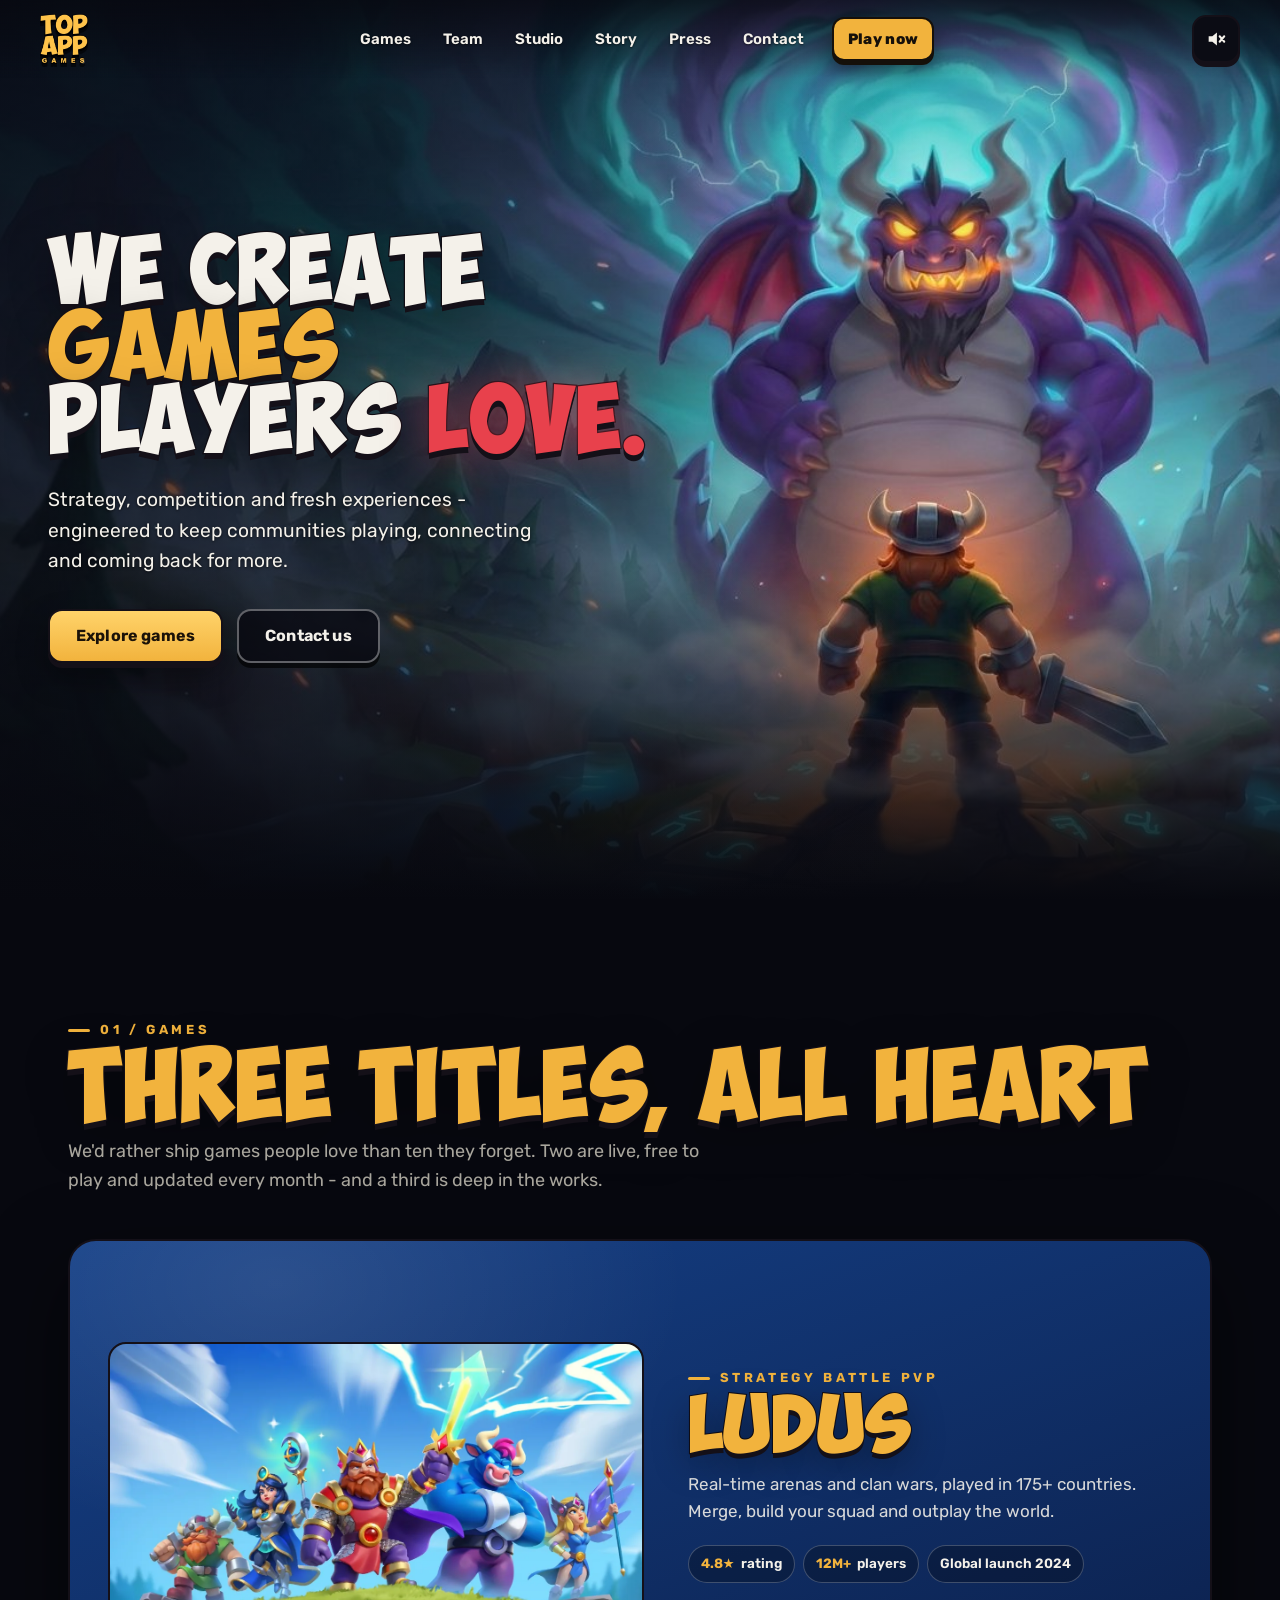
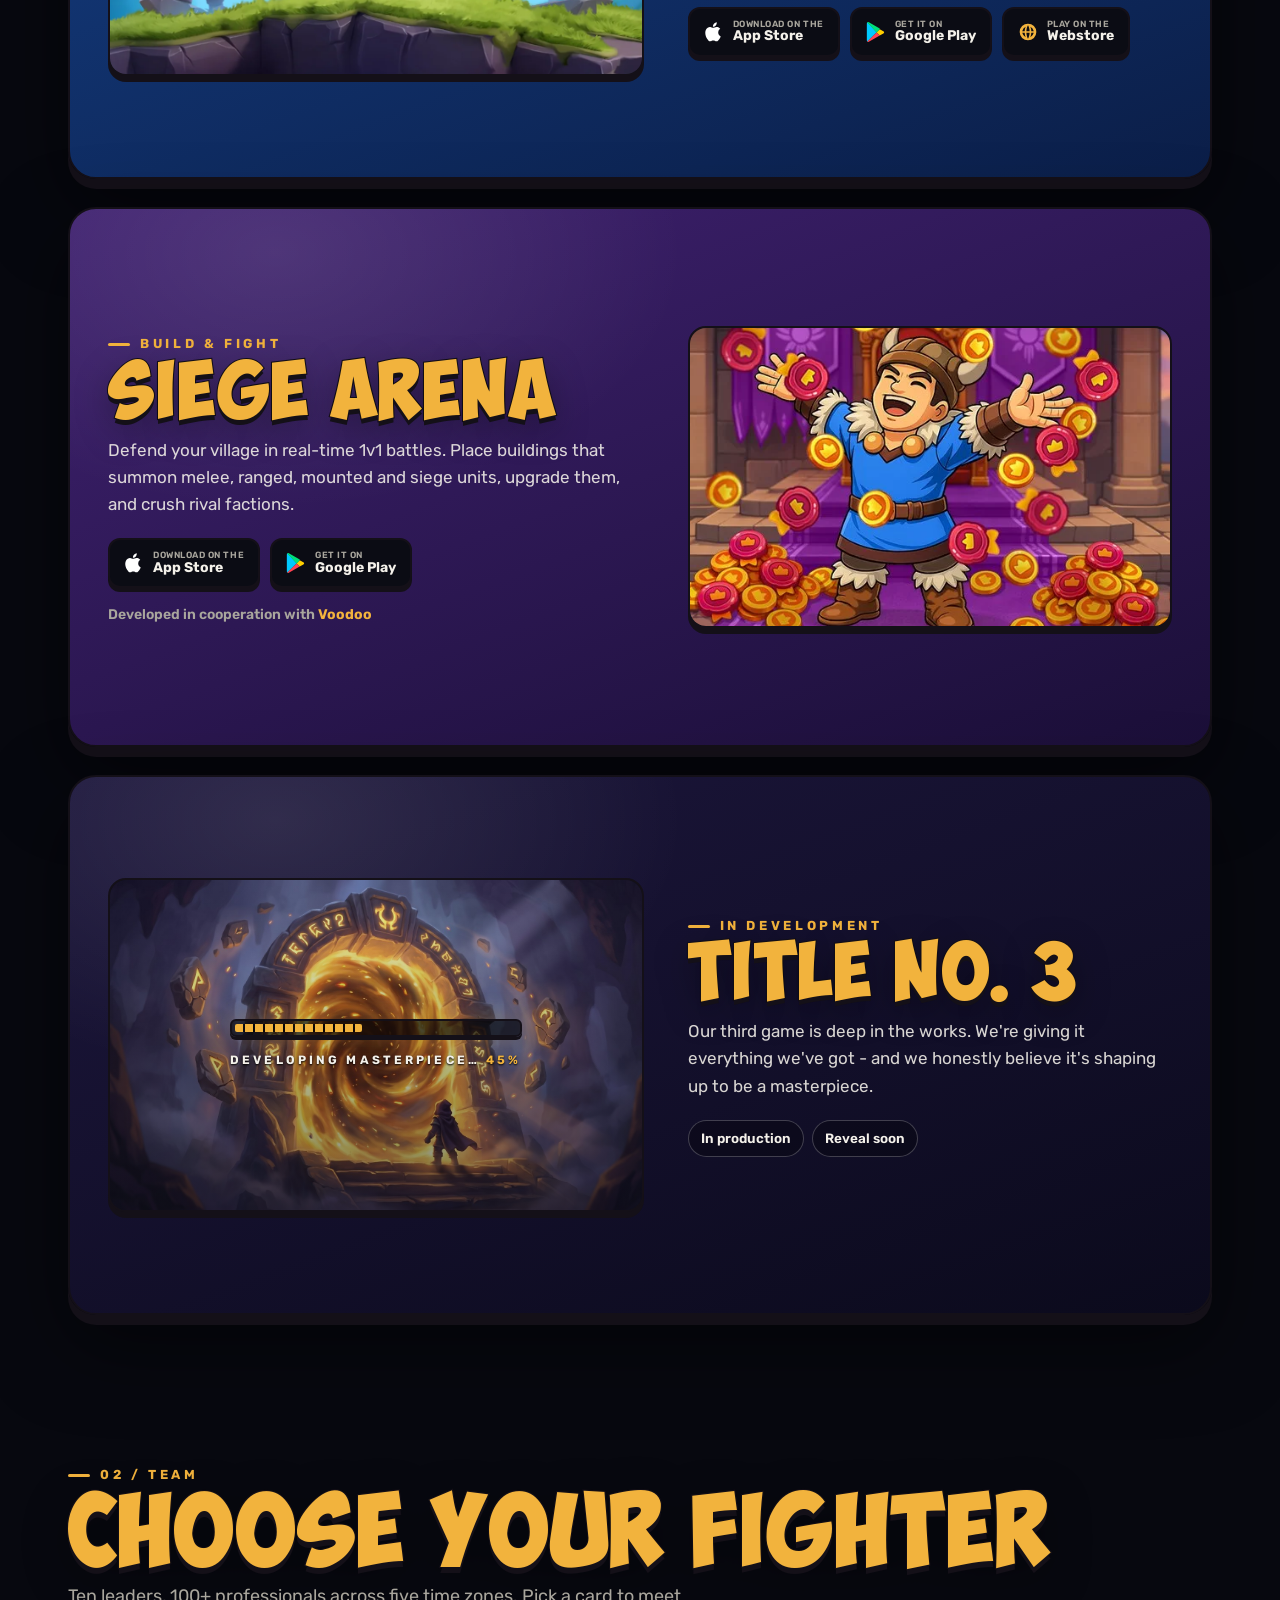
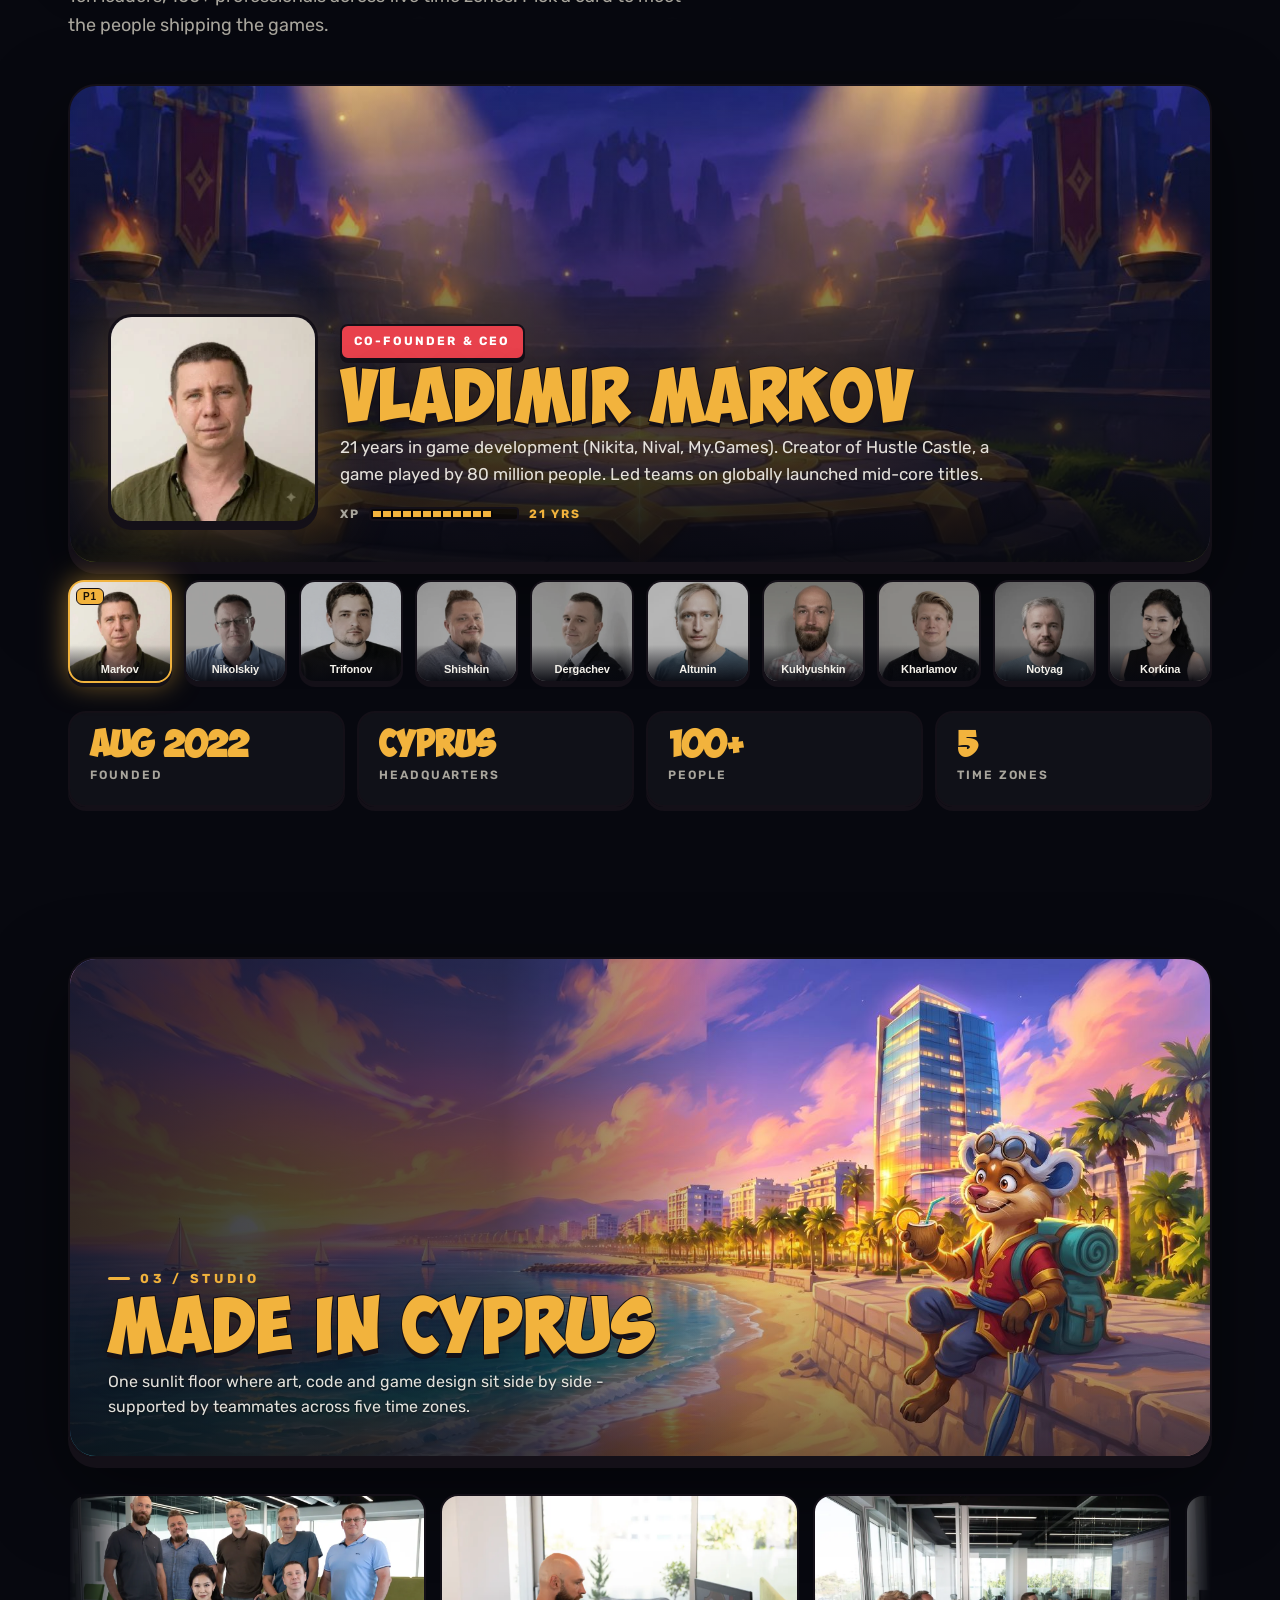
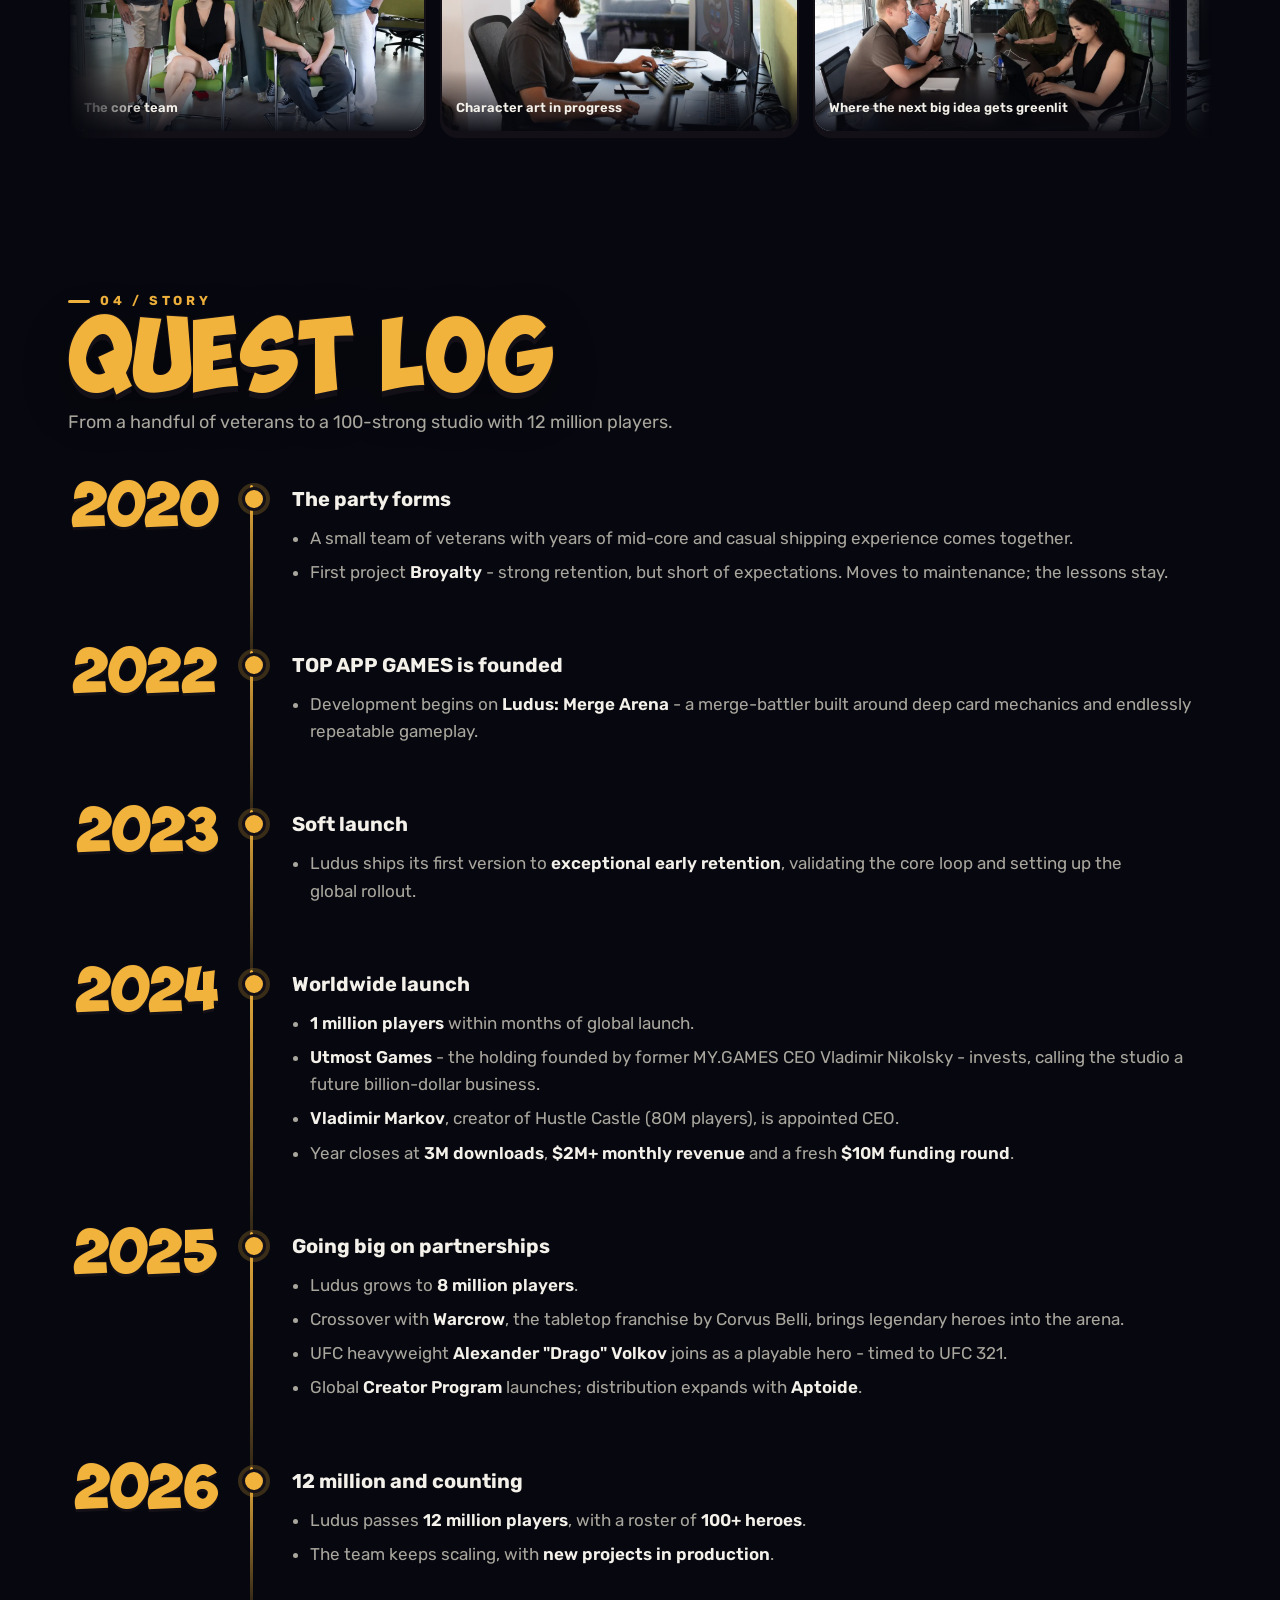
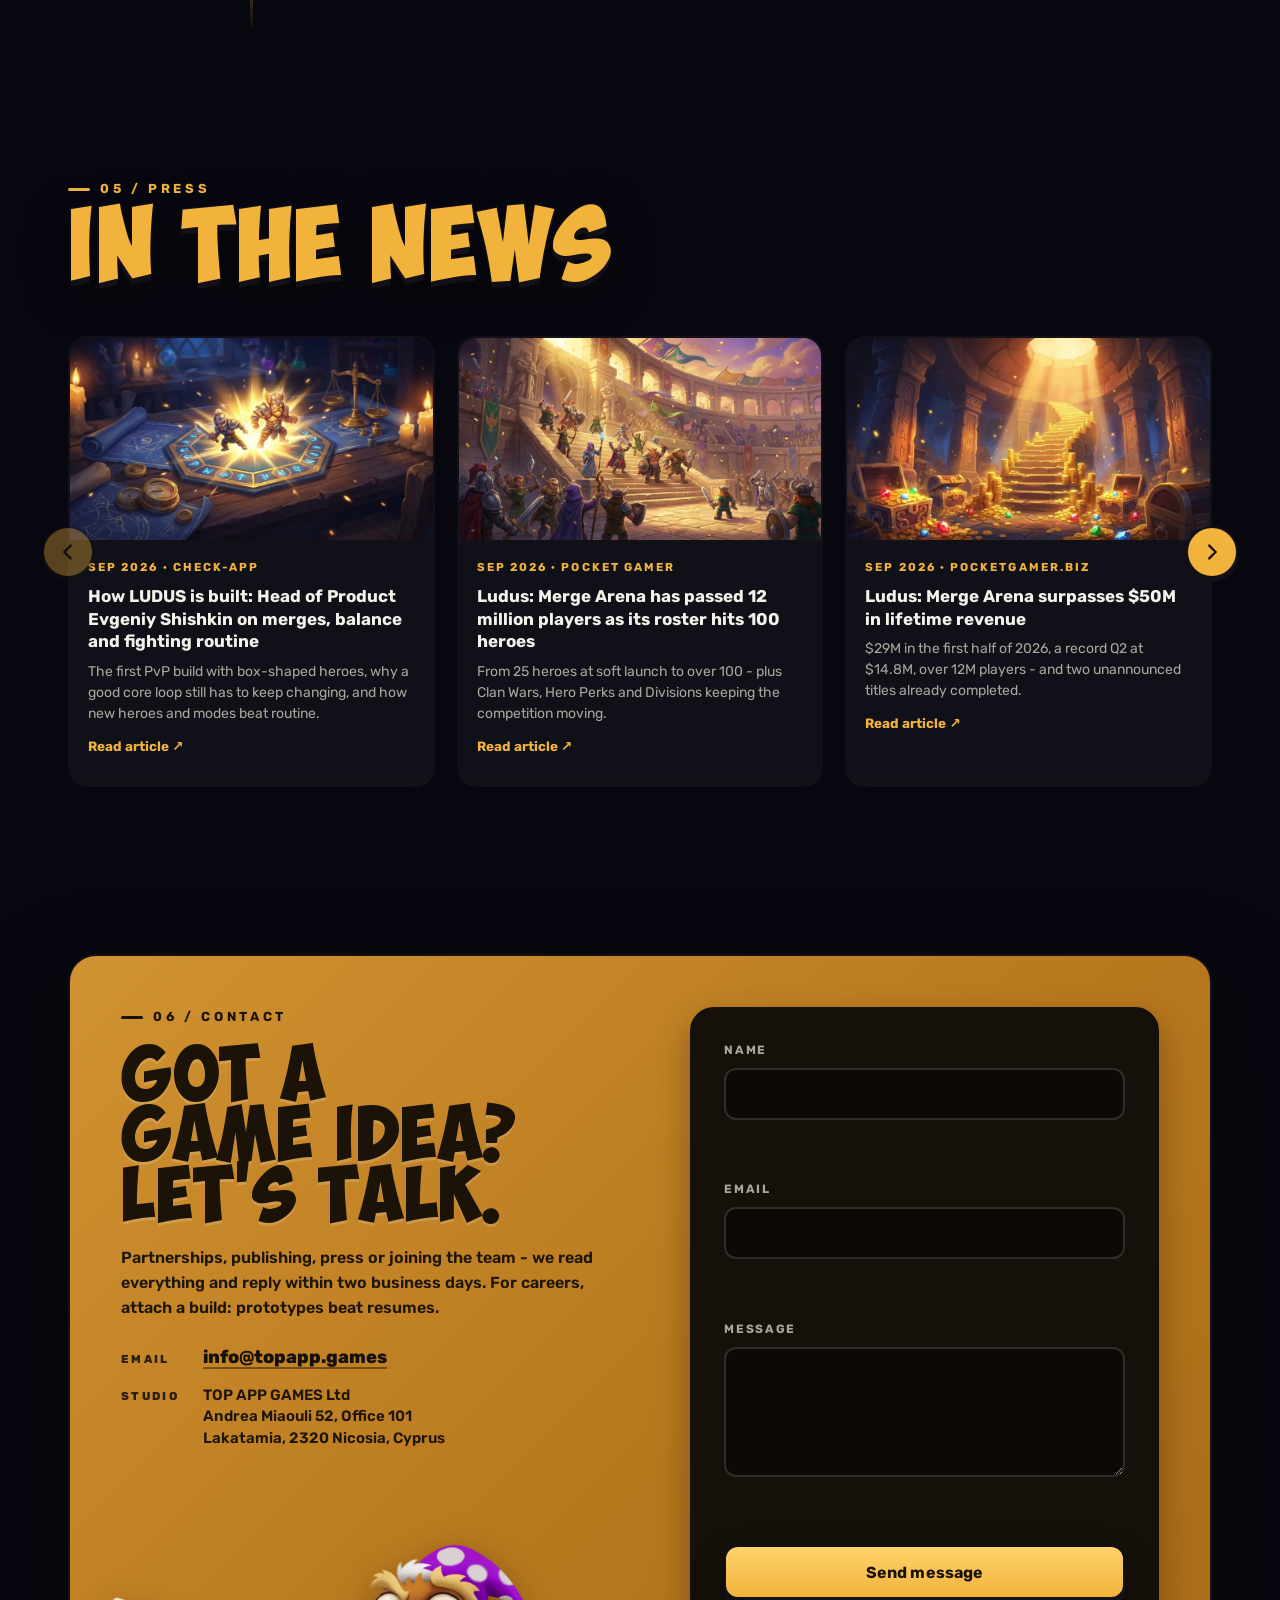
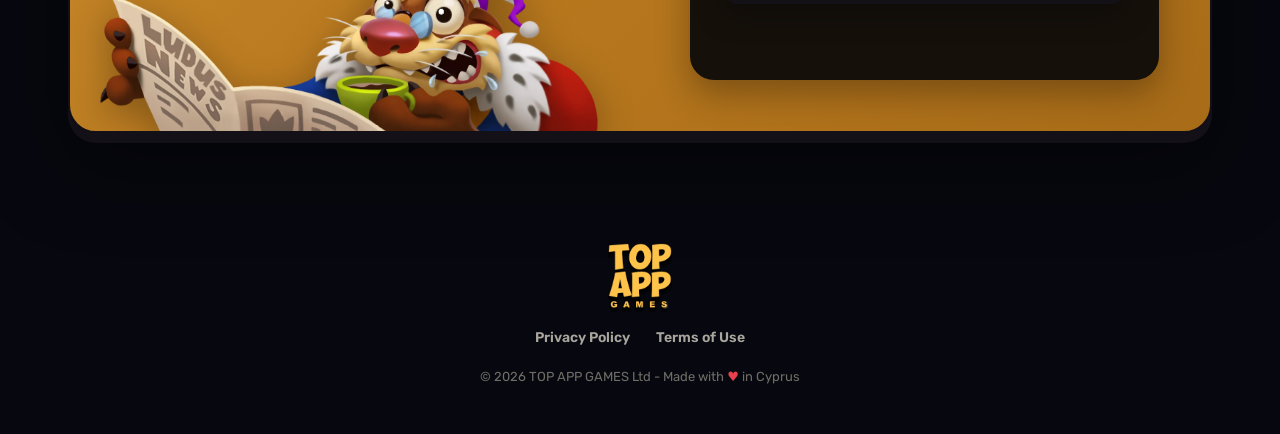
==== commit f05d2e2d: "Add files via upload" ====
--- a/index.html
+++ b/index.html
@@ -64,7 +64,7 @@
 </div>
 
 <header class="hero" id="top" data-screen-label="Hero">
-  <div class="hero-bg" aria-hidden="true"><video class="hero-vid" data-src="assets/v3-hero-loop.mp4?v=1080" data-src-m="assets/v3-hero-loop-m.mp4" poster="assets/v3-hero-art.jpg" muted loop playsinline preload="none"></video></div>
+  <div class="hero-bg" aria-hidden="true"><video class="hero-vid" data-src="assets/v3-hero-loop.mp4?v=1080b" data-src-m="assets/v3-hero-loop-m.mp4" poster="assets/v3-hero-art.jpg" muted loop playsinline preload="none"></video></div>
   <div class="hero-shade" aria-hidden="true"></div>
   <div class="wrap">
     <div class="hero-copy">
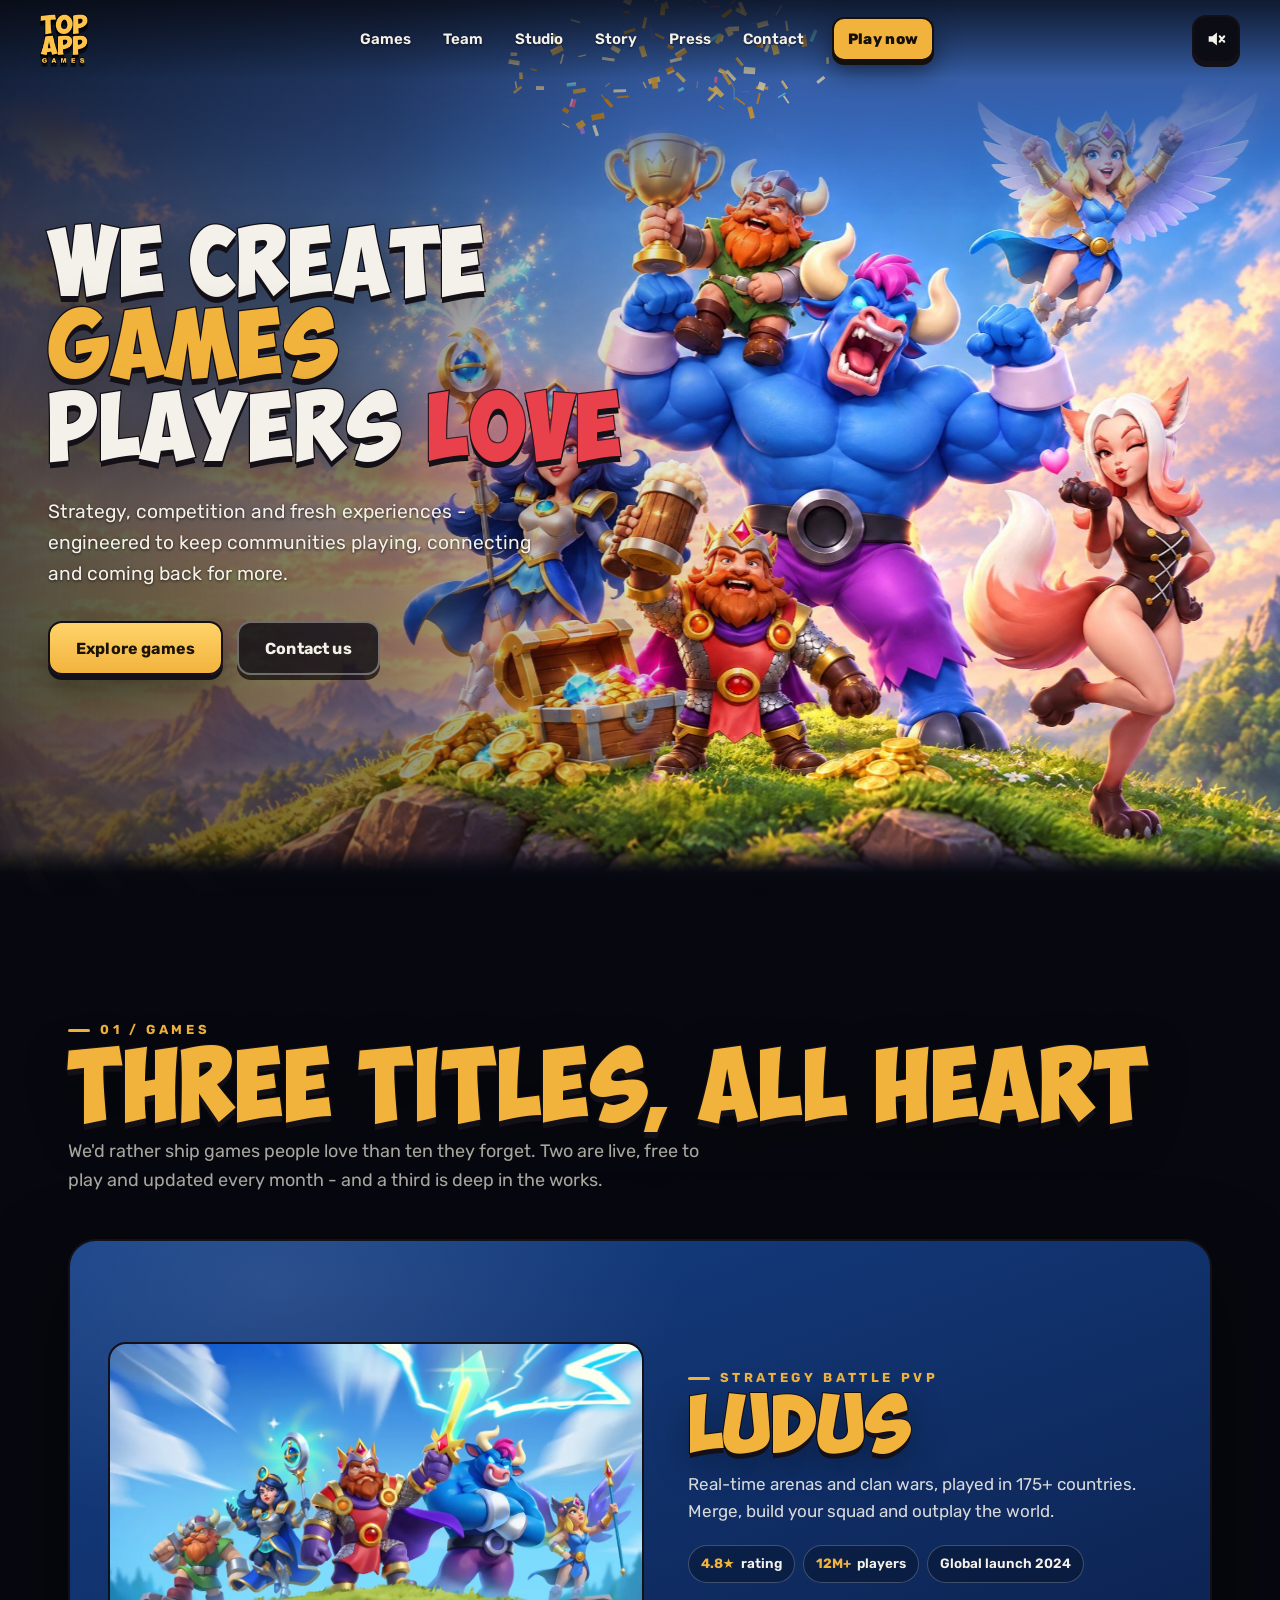
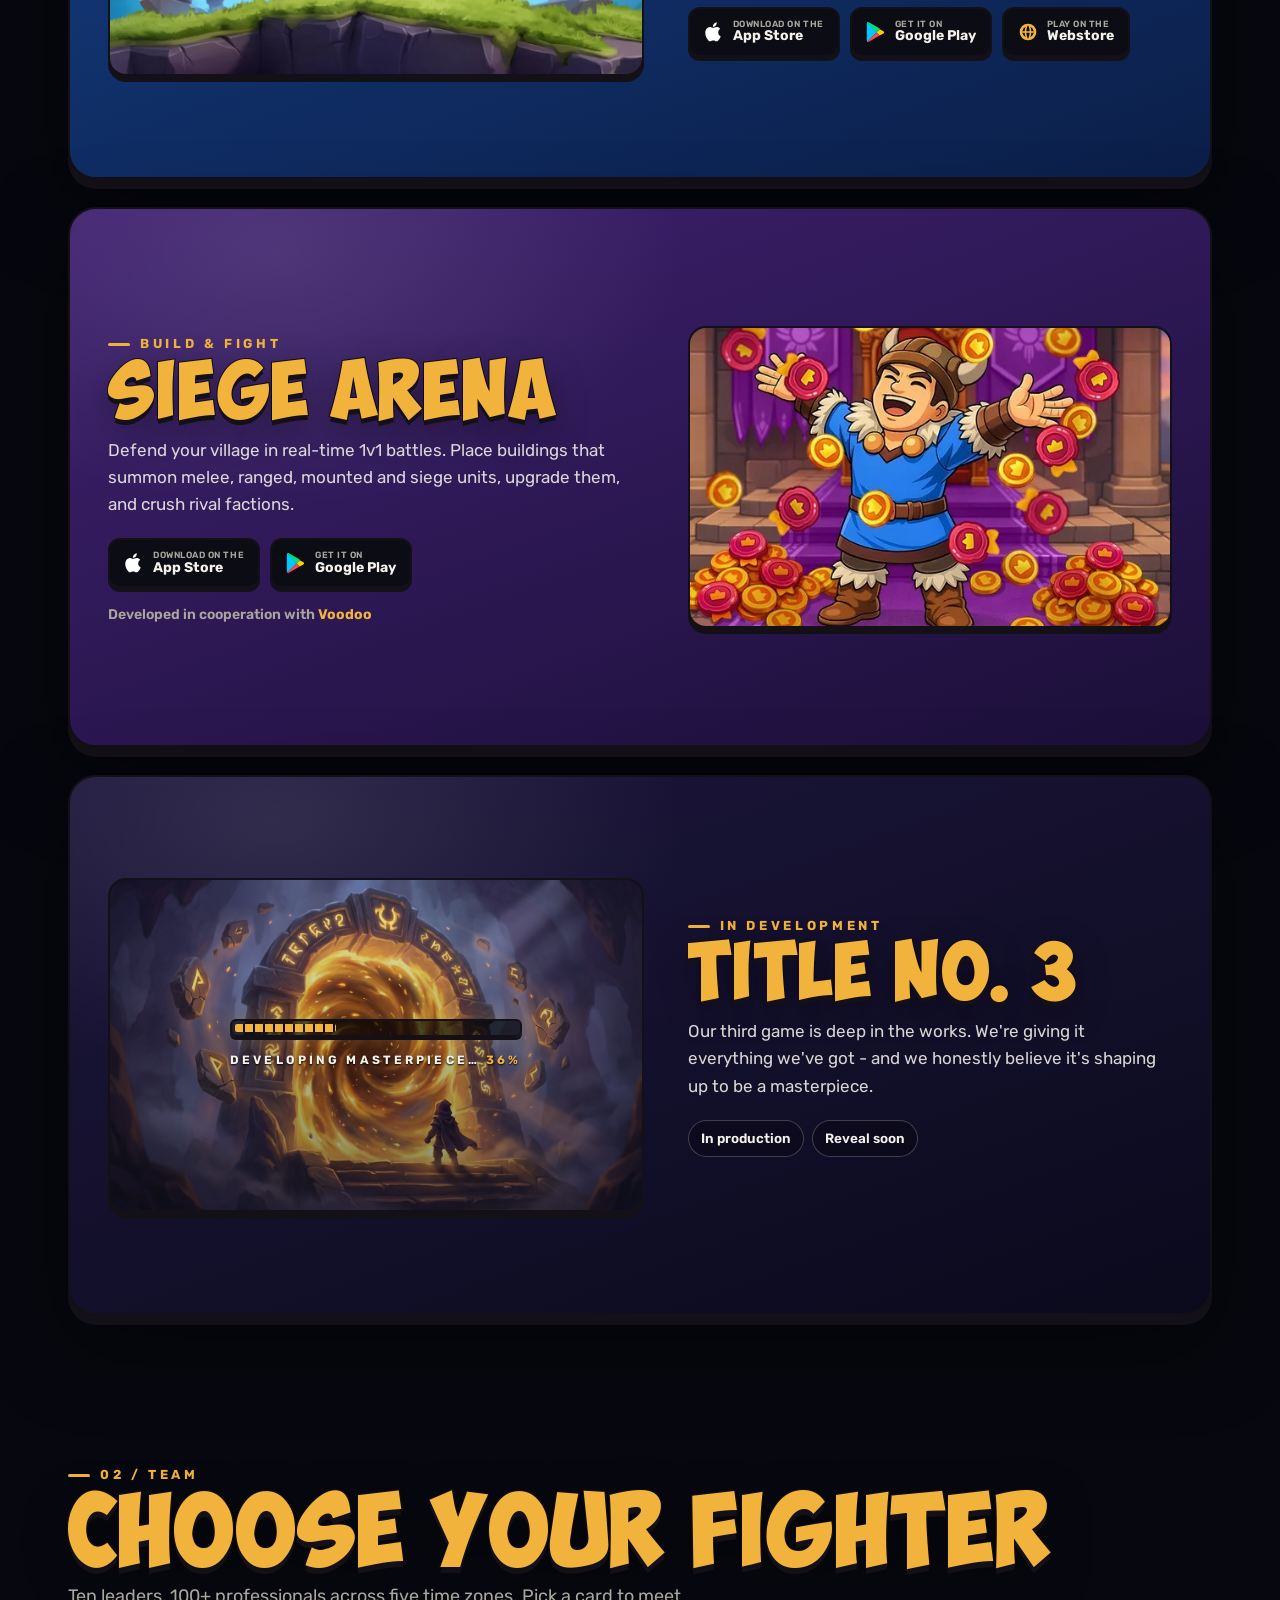
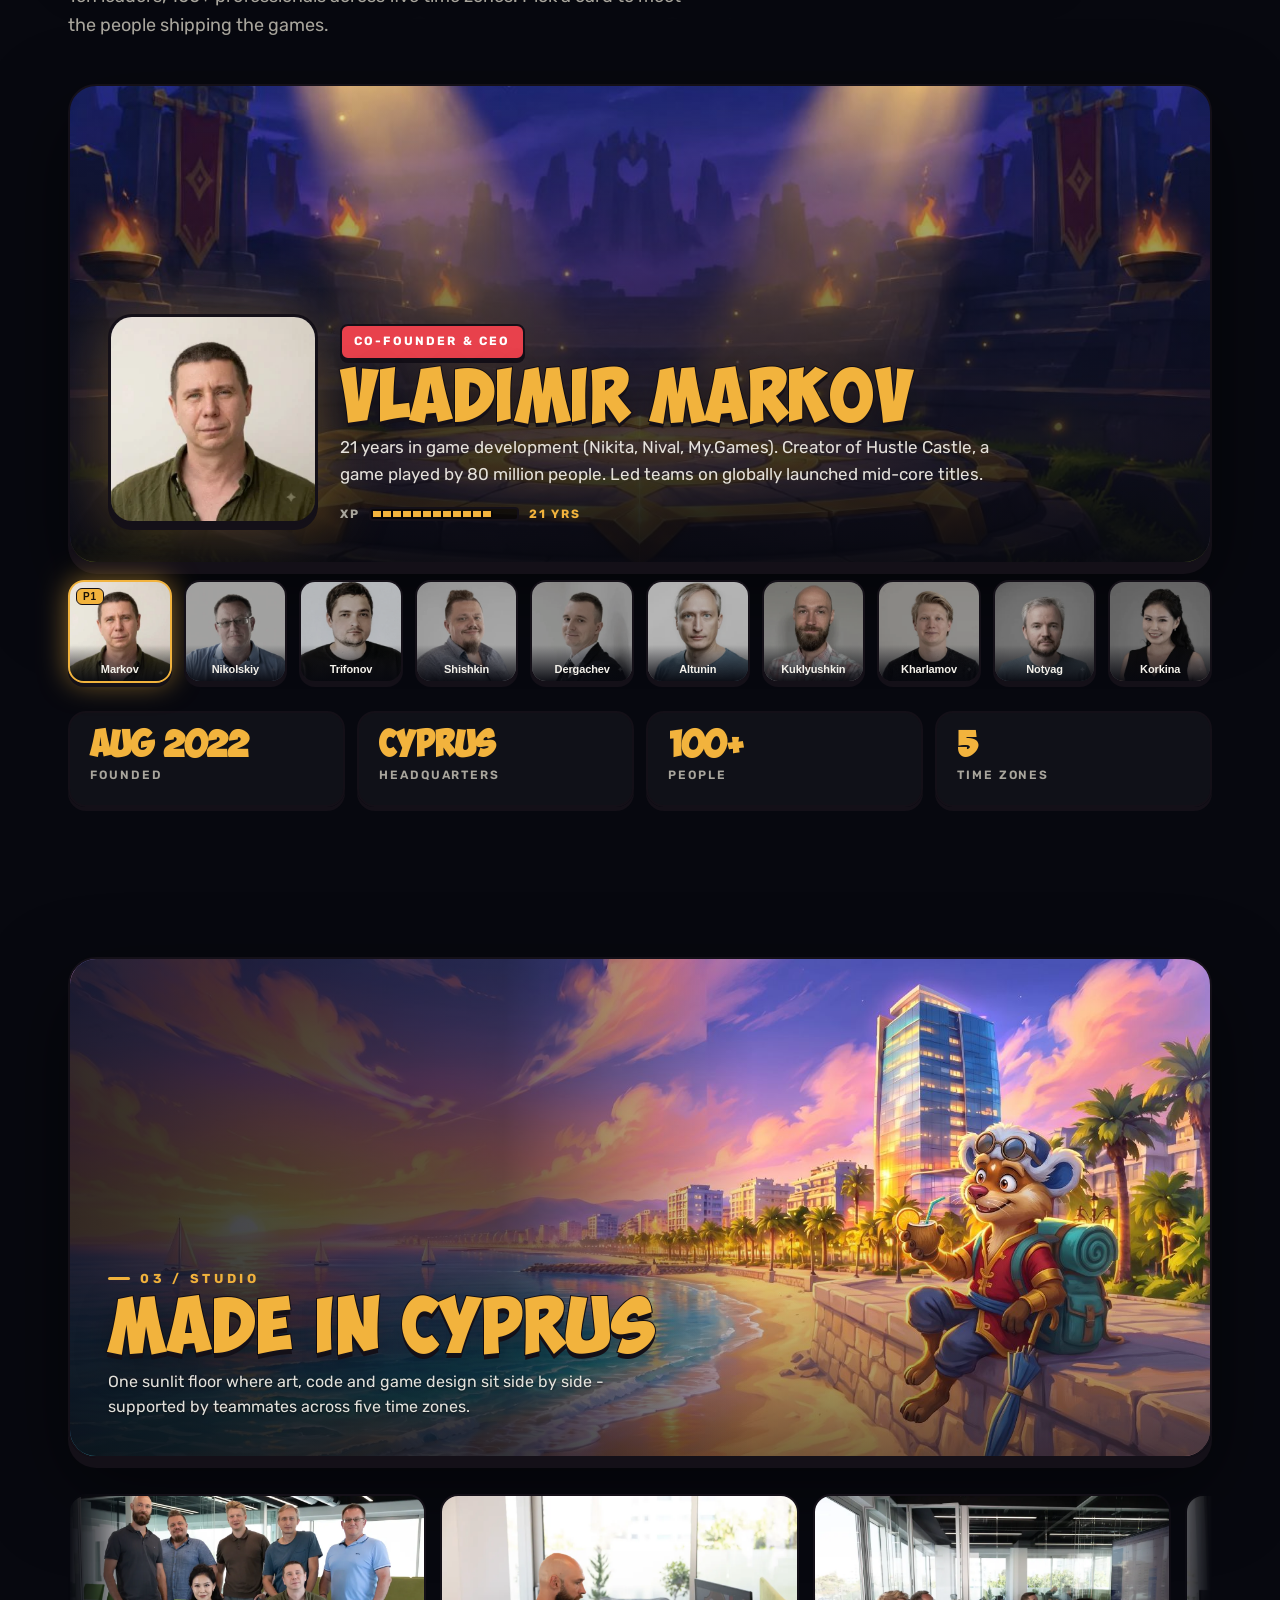
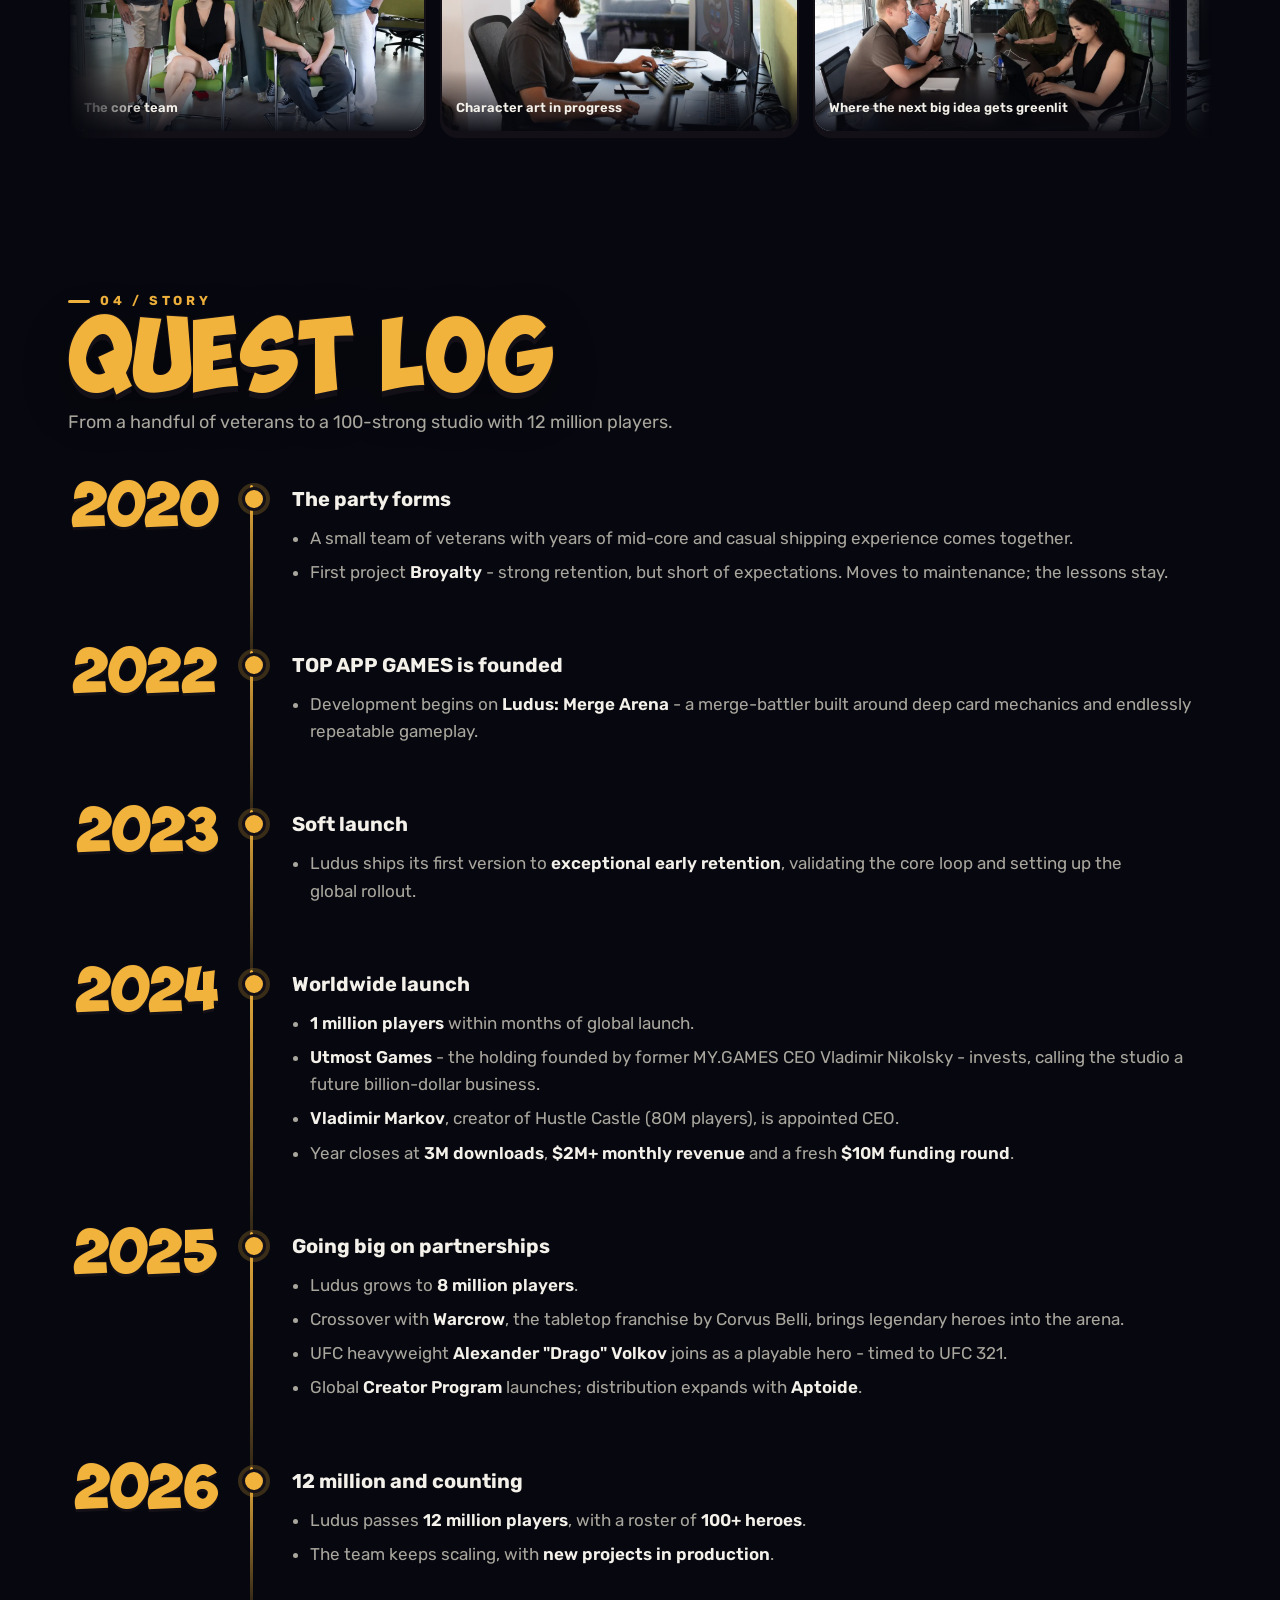
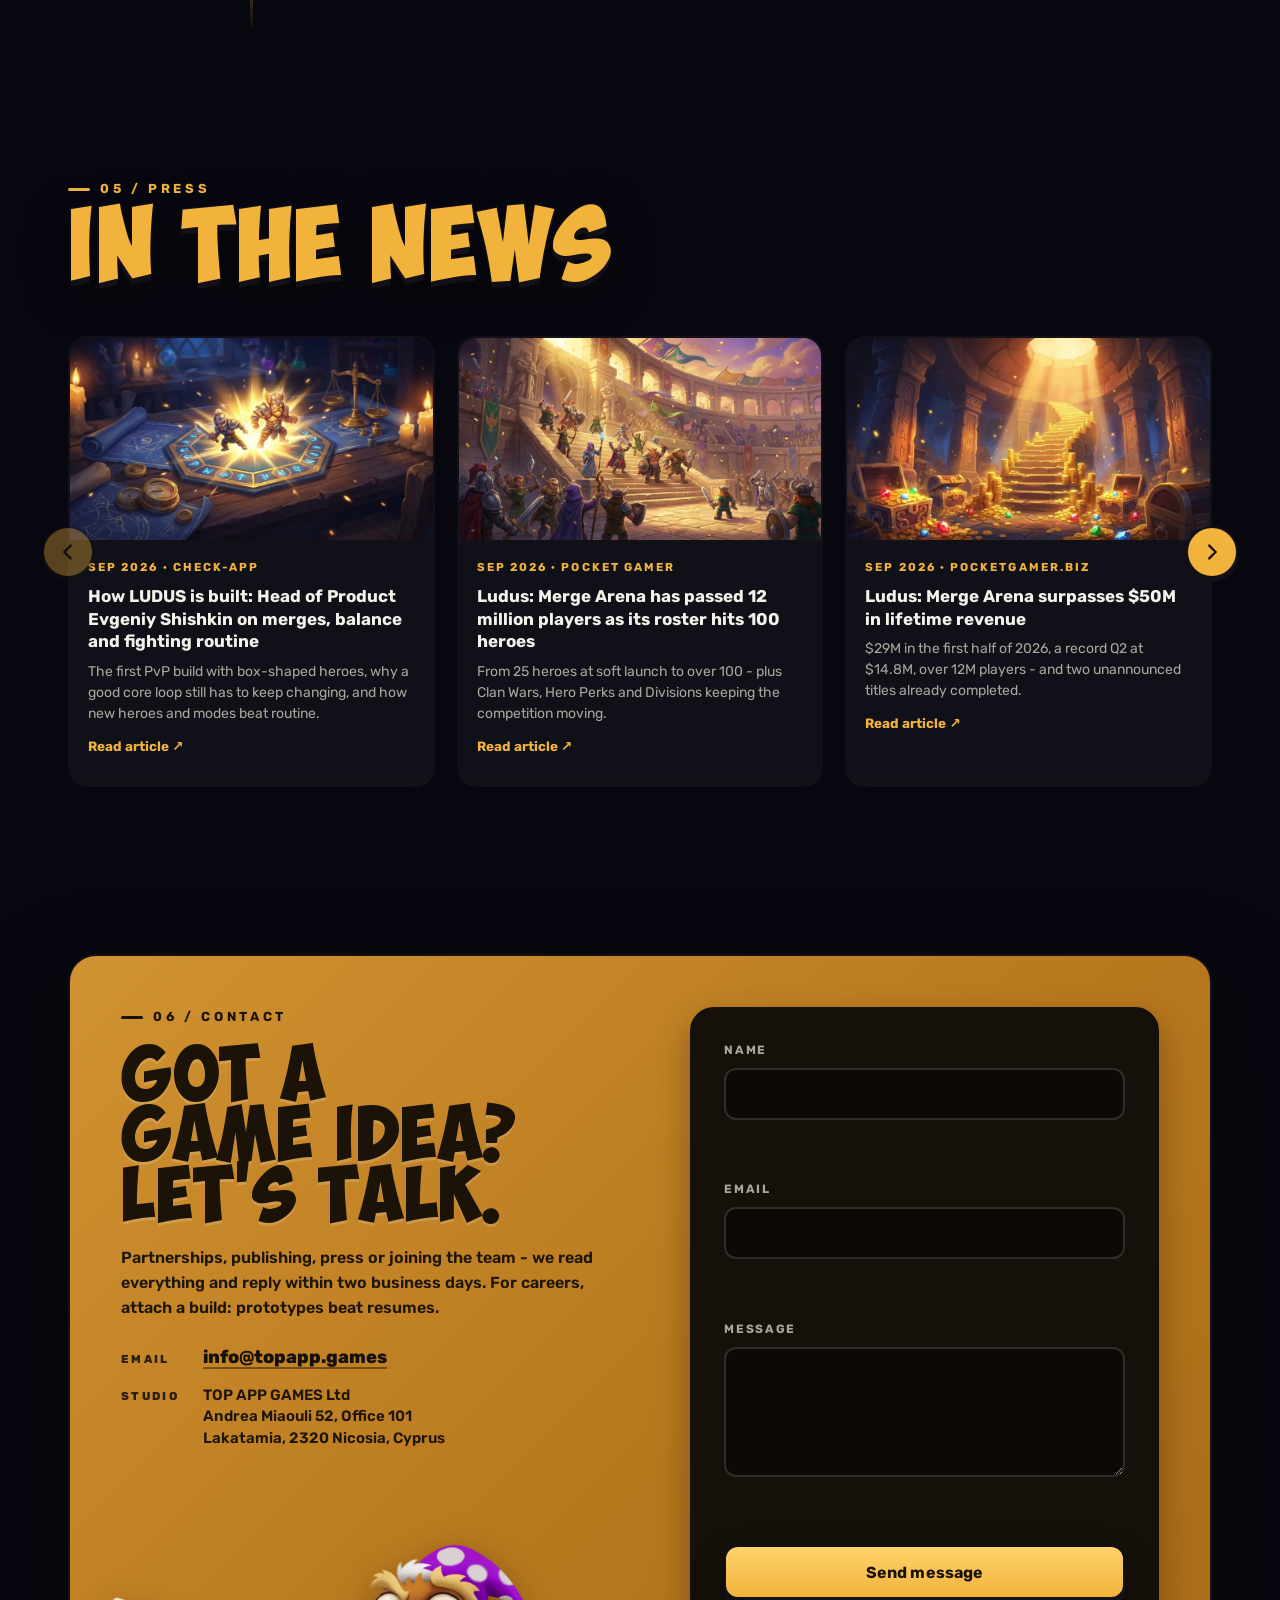
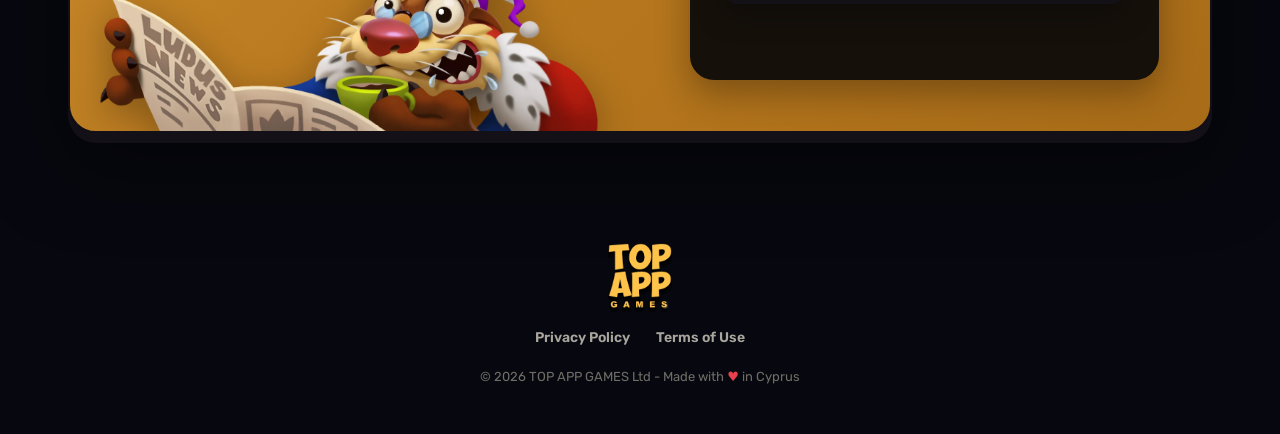
==== commit 69dbbbec: "Add files via upload" ====
--- a/index.html
+++ b/index.html
@@ -24,9 +24,8 @@
 <link rel="preconnect" href="https://fonts.googleapis.com" />
 <link rel="preconnect" href="https://fonts.gstatic.com" crossorigin />
 <link href="https://fonts.googleapis.com/css2?family=Rubik:wght@400;500;600;700;800&display=swap" rel="stylesheet" />
-<link rel="preload" as="image" href="assets/v3-hero-art.jpg" media="(min-width:701px)" />
-<link rel="preload" as="image" href="assets/v3-hero-art-m.jpg" media="(max-width:700px)" />
-<link rel="stylesheet" href="v3/v3.css?v=3" />
+<link rel="preload" as="image" href="assets/hero-victory.jpg?v=2" imagesrcset="assets/hero-victory-1200.jpg?v=2 1200w, assets/hero-victory.jpg?v=2 2400w" imagesizes="max(100vw, 160vh)" />
+<link rel="stylesheet" href="v3/v3.css?v=17" />
 <link rel="icon" type="image/png" href="assets/favicon.png" />
 <link rel="apple-touch-icon" href="assets/favicon.png" />
 </head>
@@ -64,14 +63,14 @@
 </div>
 
 <header class="hero" id="top" data-screen-label="Hero">
-  <div class="hero-bg" aria-hidden="true"><video class="hero-vid" data-src="assets/v3-hero-loop.mp4?v=1080b" data-src-m="assets/v3-hero-loop-m.mp4" poster="assets/v3-hero-art.jpg" muted loop playsinline preload="none"></video></div>
+  <div class="hero-bg" aria-hidden="true"><div class="hs-stage" id="hs-stage"><div class="hs-par"><img class="hs-bg" src="assets/hero-victory.jpg?v=2" srcset="assets/hero-victory-1200.jpg?v=2 1200w, assets/hero-victory.jpg?v=2 2400w" sizes="max(100vw, 160vh)" alt="" fetchpriority="high" decoding="async" /><div class="hs-sun"></div><div class="hs-rays"></div><div class="hs-glints"><i style="--x:42.1%;--y:35.2%;--s:1.4;--d:0s"></i><i style="--x:56%;--y:9.6%;--s:1.2;--d:.9s"></i><i style="--x:49.6%;--y:76%;--s:1;--d:1.7s"></i><i style="--x:56.4%;--y:85.4%;--s:.9;--d:2.6s"></i><i style="--x:83.8%;--y:47.6%;--s:.8;--d:.5s"></i><i style="--x:87.1%;--y:6%;--s:.9;--d:3.1s"></i><i style="--x:61.3%;--y:56.4%;--s:.8;--d:2.1s"></i><i style="--x:48.2%;--y:39.2%;--s:.7;--d:3.6s"></i><i style="--x:67.3%;--y:55.6%;--s:.7;--d:1.2s"></i></div></div></div><canvas class="hs-fx" id="hs-fx"></canvas></div>
   <div class="hero-shade" aria-hidden="true"></div>
   <div class="wrap">
     <div class="hero-copy">
       <h1 class="chunk">
         <span class="l"><span class="w chunk-ink" style="--i:0">We</span> <span class="w chunk-ink" style="--i:1">create</span></span>
         <span class="l"><span class="w" style="--i:2">games</span></span>
-        <span class="l"><span class="w chunk-ink" style="--i:3">players</span> <span class="w chunk-red" style="--i:4">love.</span></span>
+        <span class="l"><span class="w chunk-ink" style="--i:3">players</span> <span class="w chunk-red" style="--i:4">love</span></span>
       </h1>
       <p class="hero-sub">Strategy, competition and fresh experiences - engineered to keep communities playing, connecting and coming back for more.</p>
       <div class="btn-row">
@@ -275,7 +274,8 @@
   </div>
 </footer>
 
-<script src="v3/chiptune.js"></script>
-<script src="v3/v3.js?v=3"></script>
+<script src="v3/chiptune-royal.js?v=1"></script>
+<script src="v3/v3.js?v=5"></script>
+<script src="v3/hero-fx.js?v=2" defer></script>
 </body>
 </html>
--- a/v3/v3.css
+++ b/v3/v3.css
@@ -47,7 +47,7 @@
 .mlogo-fx{position:absolute;z-index:1;left:50%;top:50%;width:200%;height:auto;aspect-ratio:1;transform:translate(-50%,-50%);mix-blend-mode:screen;pointer-events:none;opacity:0;transition:opacity 1.2s ease;-webkit-mask:radial-gradient(circle,#000 40%,transparent 72%);mask:radial-gradient(circle,#000 40%,transparent 72%)}
 .mlogo-fx.on{opacity:1}
 .mlogo-fx.on~img{filter:drop-shadow(0 3px 0 rgba(0,0,0,.55)) drop-shadow(0 0 10px rgba(255,190,70,.35))}
-.mlogo-shine{position:absolute;z-index:3;inset:0;pointer-events:none;-webkit-mask:url('../assets/logo.webp') center/contain no-repeat;mask:url('../assets/logo.webp') center/contain no-repeat;background:linear-gradient(112deg,rgba(255,255,255,0) 42%,rgba(255,255,255,.85) 50%,rgba(255,255,255,0) 58%) no-repeat;background-size:260% 100%;animation:mshine 6s ease-in-out 3}
+.mlogo-shine{position:absolute;z-index:3;inset:0;pointer-events:none;-webkit-mask:url('../assets/logo.webp') center/contain no-repeat;mask:url('../assets/logo.webp') center/contain no-repeat;background:linear-gradient(112deg,rgba(255,255,255,0) 42%,rgba(255,255,255,.85) 50%,rgba(255,255,255,0) 58%) no-repeat;background-size:260% 100%;animation:mshine 6s ease-in-out infinite}
 @keyframes mglow{0%,100%{opacity:.55;transform:translate(-50%,-50%) scale(.94)}50%{opacity:1;transform:translate(-50%,-50%) scale(1.06)}}
 @keyframes mshine{0%{background-position:160% 0}22%,100%{background-position:-60% 0}}
 .mlogo-lite::before{display:none}
@@ -82,7 +82,7 @@
 body.menu-open .burger i span:nth-child(2){width:20px;transform:translateY(-3.75px) rotate(-45deg)}
 @media(min-width:900px){.nav-links{display:flex}.burger{display:none}}
 .menu{position:fixed;inset:0;z-index:40;display:flex;flex-direction:column;justify-content:flex-end;gap:22px;padding:calc(84px + env(safe-area-inset-top)) 24px calc(28px + env(safe-area-inset-bottom));background:var(--bg);opacity:0;visibility:hidden;transition:opacity .35s,visibility .35s;overflow:hidden}
-.menu-bg{position:absolute;inset:0;background:url('../assets/v3-hero-art-m.jpg') 62% 30%/cover no-repeat;opacity:.55;transform:scale(1.08);transition:transform .9s var(--ease)}
+.menu-bg{position:absolute;inset:0;background:url('../assets/hero-victory-1200.jpg') 72% 40%/cover no-repeat;opacity:.55;transform:scale(1.08);transition:transform .9s var(--ease)}
 .menu-bg::after{content:'';position:absolute;inset:0;background:linear-gradient(180deg,rgba(7,8,15,.45),rgba(7,8,15,.86) 45%,var(--bg) 78%)}
 body.menu-open .menu{opacity:1;visibility:visible}
 body.menu-open .menu-bg{transform:scale(1)}
@@ -102,14 +102,31 @@
 
 /* hero */
 .hero{position:relative;z-index:1;min-height:100svh;display:grid;align-items:center;padding:150px 0 110px;overflow:clip;isolation:isolate}
-.hero-bg{position:absolute;inset:0;z-index:-2;background:url('../assets/v3-hero-art.jpg') 70% 50%/cover no-repeat;transform-origin:70% 60%;}
-.hero-vid{position:absolute;inset:0;width:100%;height:100%;transform:translateZ(0);object-fit:cover;object-position:70% 50%;opacity:0;transition:opacity 1.2s ease}
-.hero-vid.on{opacity:1}
-@keyframes hero-zoom{from{transform:scale(1.08)}to{transform:scale(1)}}
-.hero-shade{position:absolute;inset:0;z-index:-1;background:linear-gradient(90deg,rgba(7,8,15,.7) 0%,rgba(7,8,15,.3) 48%,rgba(7,8,15,0) 72%),linear-gradient(180deg,rgba(7,8,15,.35),transparent 28%,transparent 62%,var(--bg) 100%)}
+.hero-bg{position:absolute;inset:0;z-index:-2;overflow:hidden;container-type:size;background:radial-gradient(60% 40% at 0% 66%,rgba(255,196,140,.55),transparent 70%),linear-gradient(180deg,#3f78d6,#5d7fd6 40%,#c58fa8 66%,#2a2f55 88%,var(--bg) 98%)}
+.hs-stage{position:absolute;inset:0}
+.hs-par{position:absolute;left:var(--fx,100%);--h:min(var(--fh,90cqh),88svh);top:calc(min(100cqh,100svh)*(1 - var(--fb,.03)) - var(--h));height:var(--h);width:auto;aspect-ratio:2400/1357;translate:calc(var(--fx,100%)*-1) 0;transition:transform 1.6s cubic-bezier(.2,.7,.2,1)}
+.hs-bg,.hs-fg{position:absolute;inset:0;width:100%;height:100%;display:block;user-select:none;-webkit-user-drag:none}
+.hs-bg{-webkit-mask:linear-gradient(90deg,transparent,#000 12%),linear-gradient(180deg,transparent,#000 18%,#000 97%,transparent);-webkit-mask-composite:source-in;mask:linear-gradient(90deg,transparent,#000 12%) intersect,linear-gradient(180deg,transparent,#000 18%,#000 97%,transparent)}
+
+.hs-bg{transform-origin:6% 66%;animation:hs-bg-in 2.4s cubic-bezier(.16,.84,.24,1) both,hs-drift 34s ease-in-out 2.4s infinite alternate}
+@keyframes hs-bg-in{from{transform:scale(1.14);opacity:0}to{transform:scale(1);opacity:1}}
+@keyframes hs-drift{from{transform:scale(1)}to{transform:scale(1.045)}}
+.hs-sun{position:absolute;left:2.4%;top:66.5%;width:46%;aspect-ratio:1;translate:-50% -50%;border-radius:50%;background:radial-gradient(closest-side,rgba(255,244,214,.95),rgba(255,206,120,.45) 28%,rgba(255,170,90,.12) 60%,transparent);mix-blend-mode:screen;animation:hs-sun-in 2.6s ease-out .2s both,hs-sun 5.5s ease-in-out 2.8s infinite alternate}
+@keyframes hs-sun-in{from{opacity:0;transform:scale(.5)}to{opacity:1;transform:scale(1)}}
+@keyframes hs-sun{from{opacity:.85;transform:scale(1)}to{opacity:1;transform:scale(1.08)}}
+.hs-rays{position:absolute;left:2.4%;top:66.5%;width:150%;aspect-ratio:1;translate:-50% -50%;background:repeating-conic-gradient(from 0deg,rgba(255,228,170,.2) 0deg 3deg,transparent 3deg 11deg);-webkit-mask:radial-gradient(closest-side,#000 6%,rgba(0,0,0,.45) 26%,transparent 50%);mask:radial-gradient(closest-side,#000 6%,rgba(0,0,0,.45) 26%,transparent 50%);mix-blend-mode:screen;opacity:0;animation:hs-rays-in 2.4s ease-out .6s forwards,hs-rays 60s linear 0s infinite}
+@keyframes hs-rays-in{to{opacity:.9}}
+@keyframes hs-rays{to{rotate:360deg}}
+.hs-glints i{position:absolute;left:var(--x);top:var(--y);width:calc(2.2% * var(--s));aspect-ratio:1;translate:-50% -50%;background:radial-gradient(closest-side,#fff,rgba(255,255,255,0) 40%),conic-gradient(from 45deg,transparent 0 0);opacity:0;animation:hs-glint 4.2s ease-in-out calc(2s + var(--d)) infinite}
+.hs-glints i::before,.hs-glints i::after{content:'';position:absolute;left:50%;top:50%;width:100%;height:9%;translate:-50% -50%;border-radius:50%;background:radial-gradient(closest-side,#fff,rgba(255,240,200,.6) 40%,transparent)}
+.hs-glints i::after{rotate:90deg}
+@keyframes hs-glint{0%,100%{opacity:0;transform:scale(.2) rotate(0)}12%{opacity:1;transform:scale(1) rotate(45deg)}26%{opacity:0;transform:scale(.3) rotate(90deg)}}
+.hs-fx{position:absolute;inset:0;width:100%;height:100%;pointer-events:none;transform:translate3d(calc(var(--mx,0)*22px),calc(var(--my,0)*12px),0);transition:transform 1.2s cubic-bezier(.2,.7,.2,1)}
+.hero-shade{position:absolute;inset:0;z-index:-1;background:linear-gradient(90deg,rgba(7,8,15,.7) 0%,rgba(7,8,15,.46) 30%,rgba(7,8,15,.1) 50%,rgba(7,8,15,0) 62%),linear-gradient(180deg,rgba(7,8,15,.38),transparent 24%,transparent 94%,var(--bg) 100%)}
+@media(max-width:1100px){.hero-shade{background:linear-gradient(90deg,rgba(7,8,15,.8) 0%,rgba(7,8,15,.6) 42%,rgba(7,8,15,.18) 68%,rgba(7,8,15,0) 84%),linear-gradient(180deg,rgba(7,8,15,.38),transparent 24%,transparent 94%,var(--bg) 100%)}}
 .hero .wrap{max-width:none;margin:0}
 .hero-copy{max-width:640px}
-.hero h1{font-size:clamp(34px,5.4vw,76px);margin:0 0 24px;line-height:1.08}
+.hero h1{font-size:clamp(34px,5.4vw,76px);margin:0 0 24px;line-height:1.2}
 .hero h1 .l{display:block}
 .hero h1 .w{display:inline-block;opacity:0;animation:pop .9s var(--pop) forwards;animation-delay:calc(.15s + var(--i)*.09s)}
 @keyframes pop{0%{opacity:0;transform:translateY(46px) scale(.88) rotate(-2deg)}100%{opacity:1;transform:none}}
@@ -308,8 +325,7 @@
 
 /* mobile: lighter assets, no sticky stack, tighter rhythm */
 @media(max-width:700px){
-.hero-bg{background-image:url('../assets/v3-hero-art-m.jpg');animation:none}
-.hero-vid{object-position:50% 50%}
+.hero-bg{--fx:76%}.hs-par{--fh:84cqh;--fb:.04}.hero-shade{background:linear-gradient(180deg,rgba(7,8,15,.55),rgba(7,8,15,.5) 40%,rgba(7,8,15,.62) 75%,var(--bg))}
 .g-vid{display:block}
 .rp{background-image:url('../assets/v3-roster-stage-m.jpg');min-height:0}
 .studio-banner{background-image:url('../assets/v3-studio-wall-m.jpg')}
@@ -332,8 +348,9 @@
 /* motion prefs */
 @media(prefers-reduced-motion:reduce){
 html{scroll-behavior:auto}
-.hero-bg,.hero h1 .w,.hero-sub,.btn-row{animation:none;opacity:1;transform:none}
-.hero-vid,.g-vid,.mlogo-fx{display:none}
+.hero h1 .w,.hero-sub,.btn-row,.hs-bg,.hs-sun{animation:none;opacity:1;transform:none}
+.hs-rays,.hs-glints,.hs-fx{display:none}
+.g-vid,.mlogo-fx{display:none}
 .mlogo::before,.mlogo-shine{animation:none}
 .photo-track{animation:none}
 .rv{opacity:1;transform:none;transition:none}
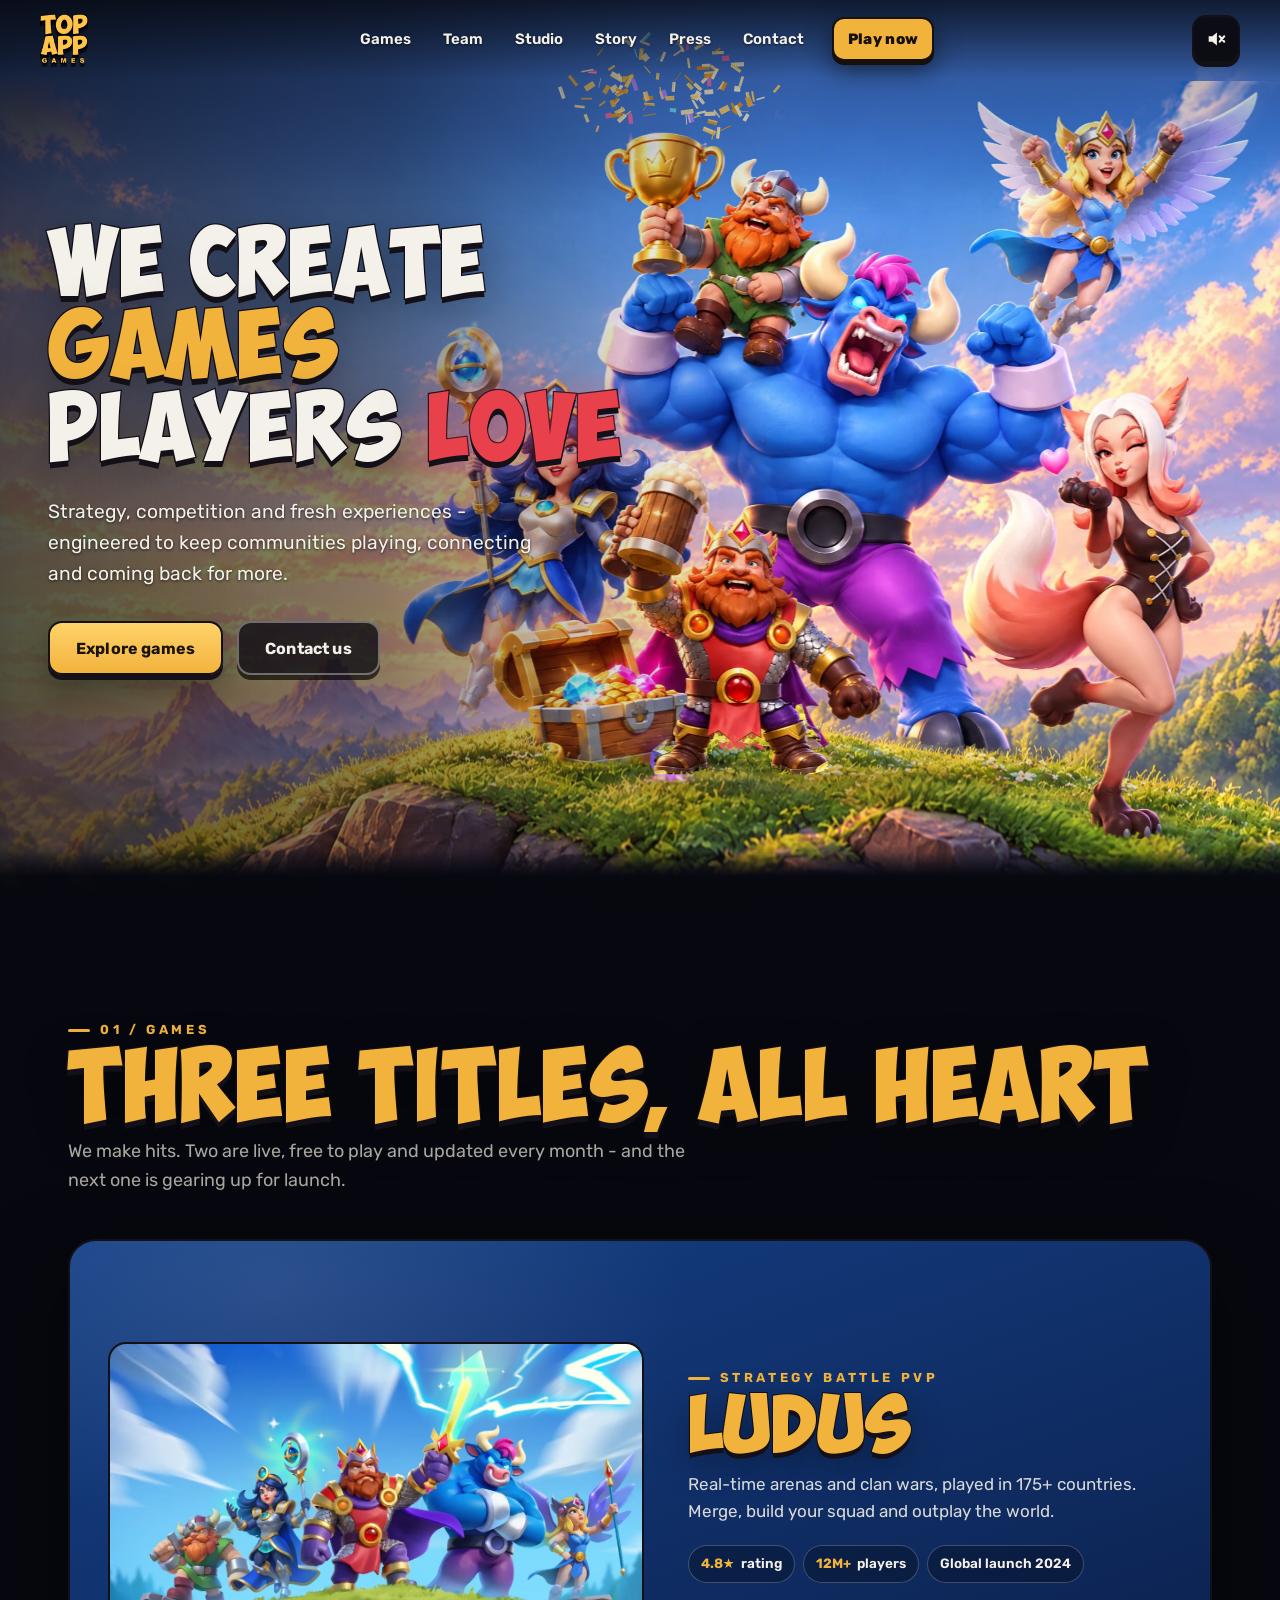
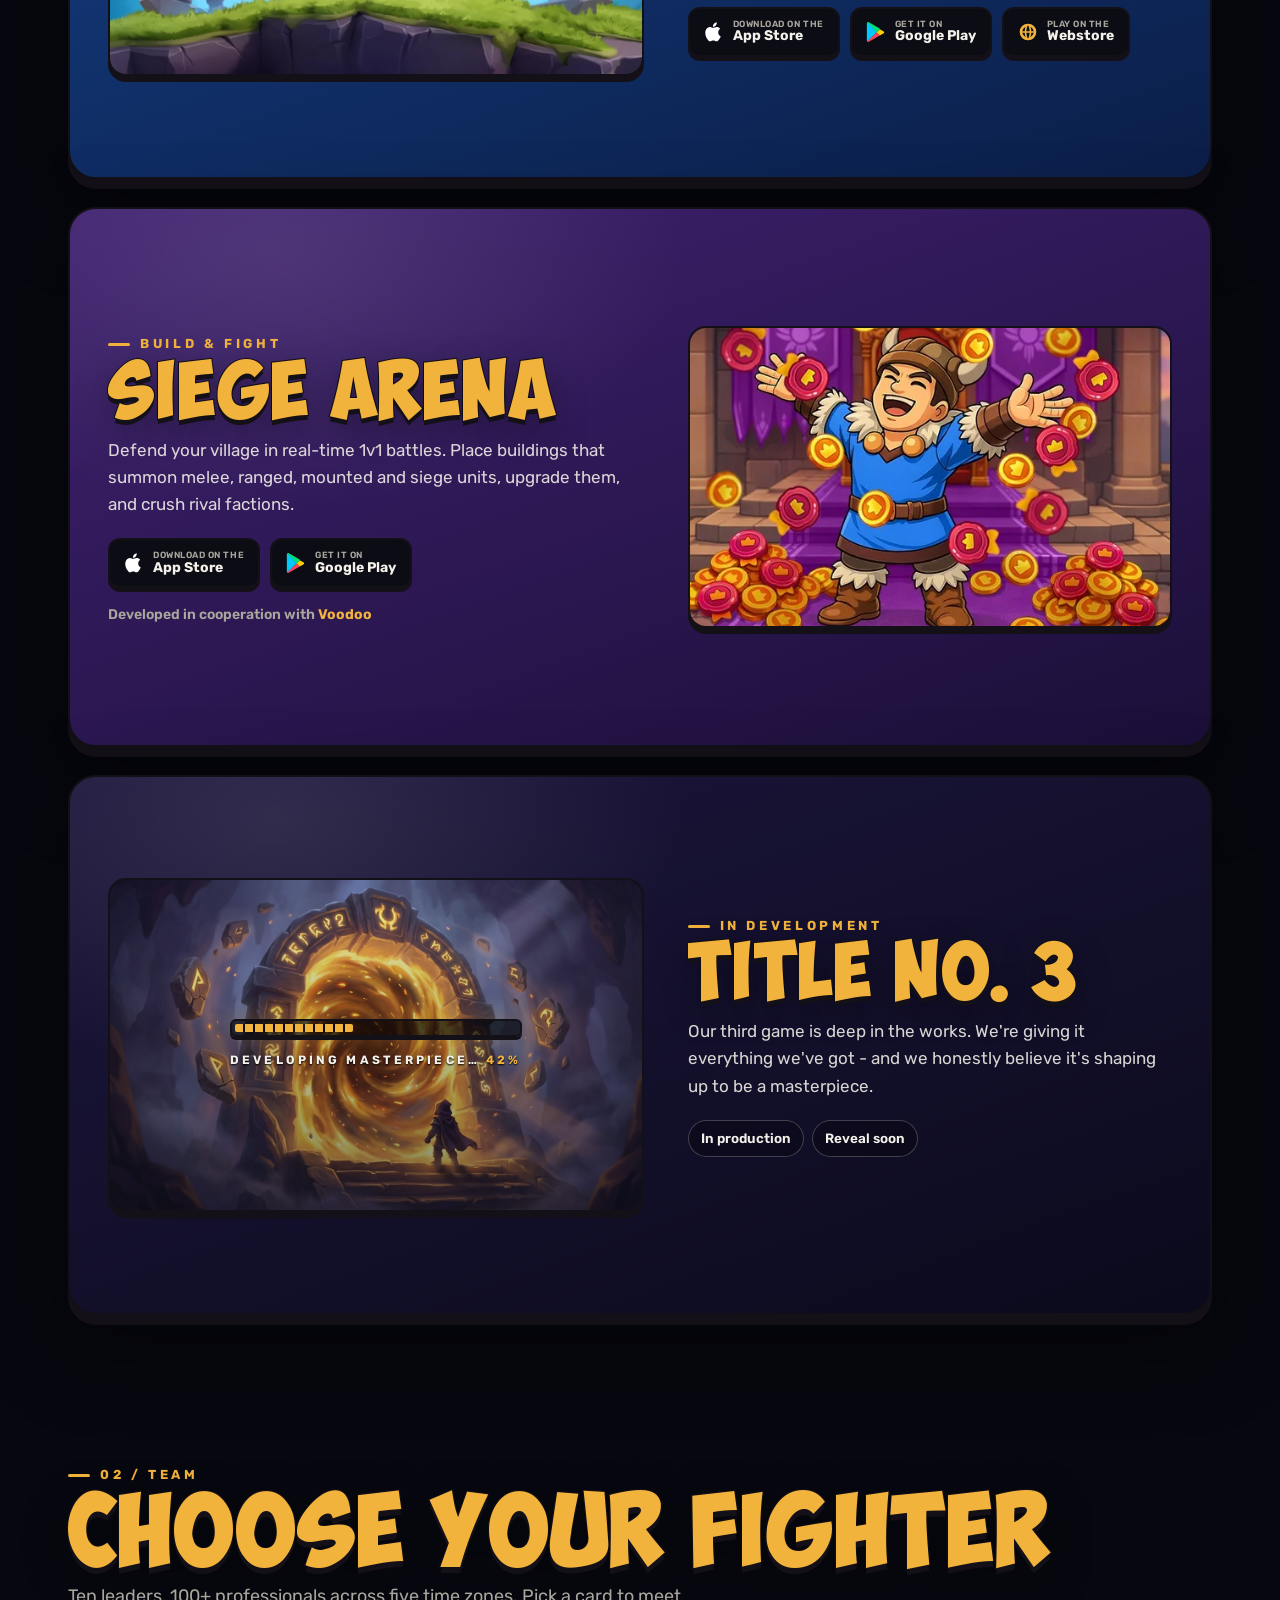
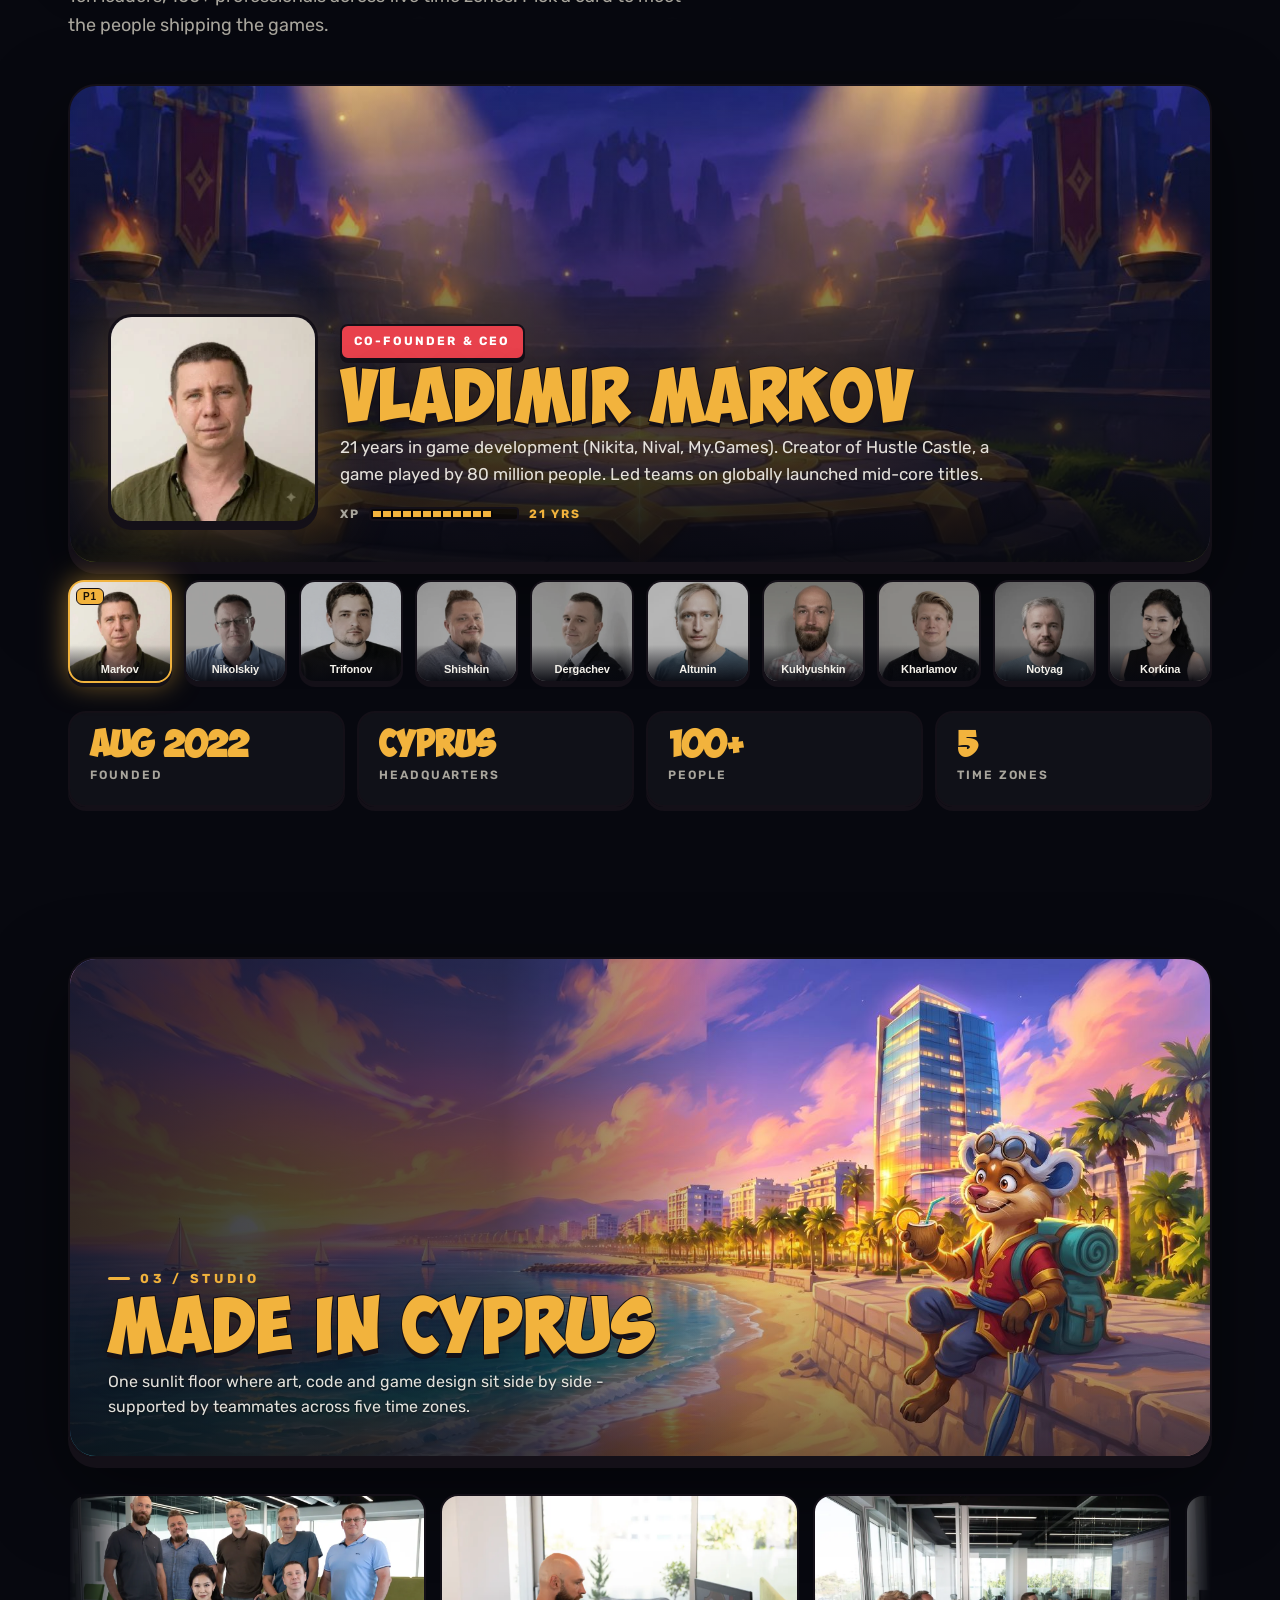
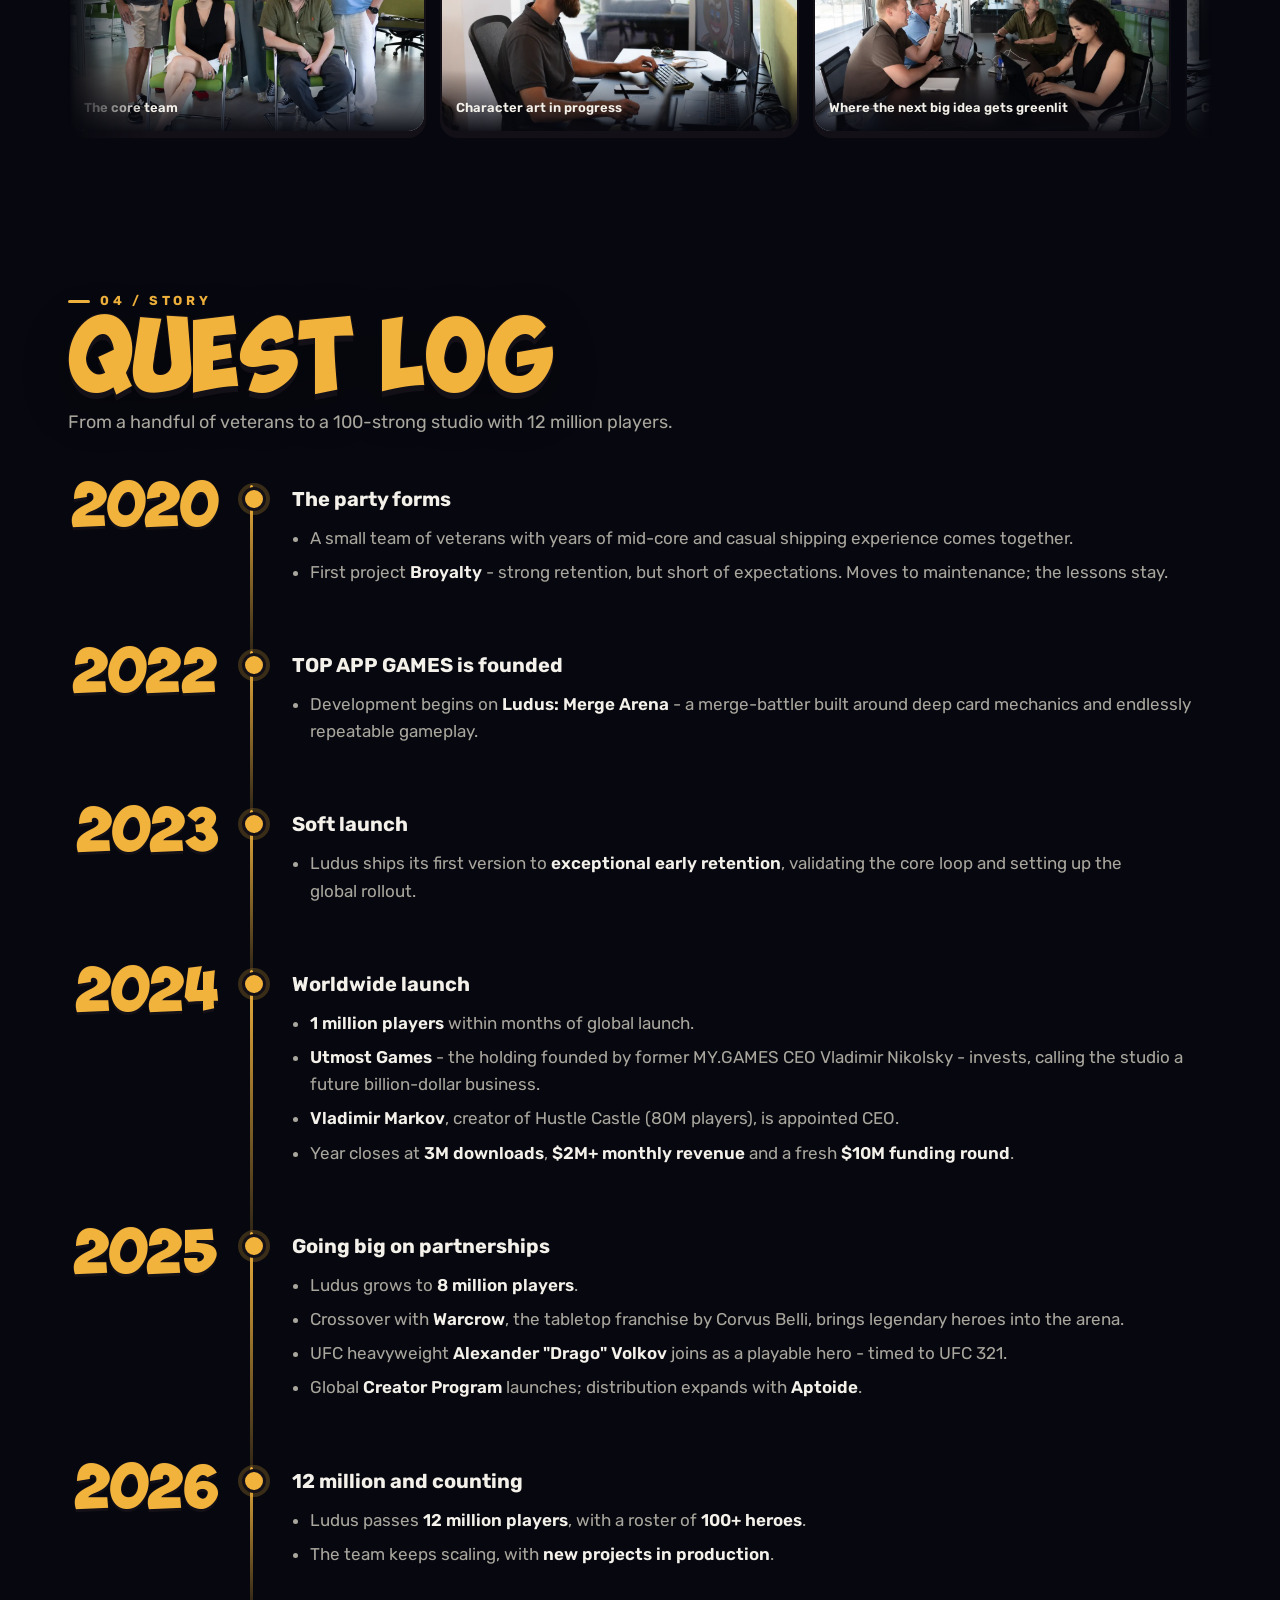
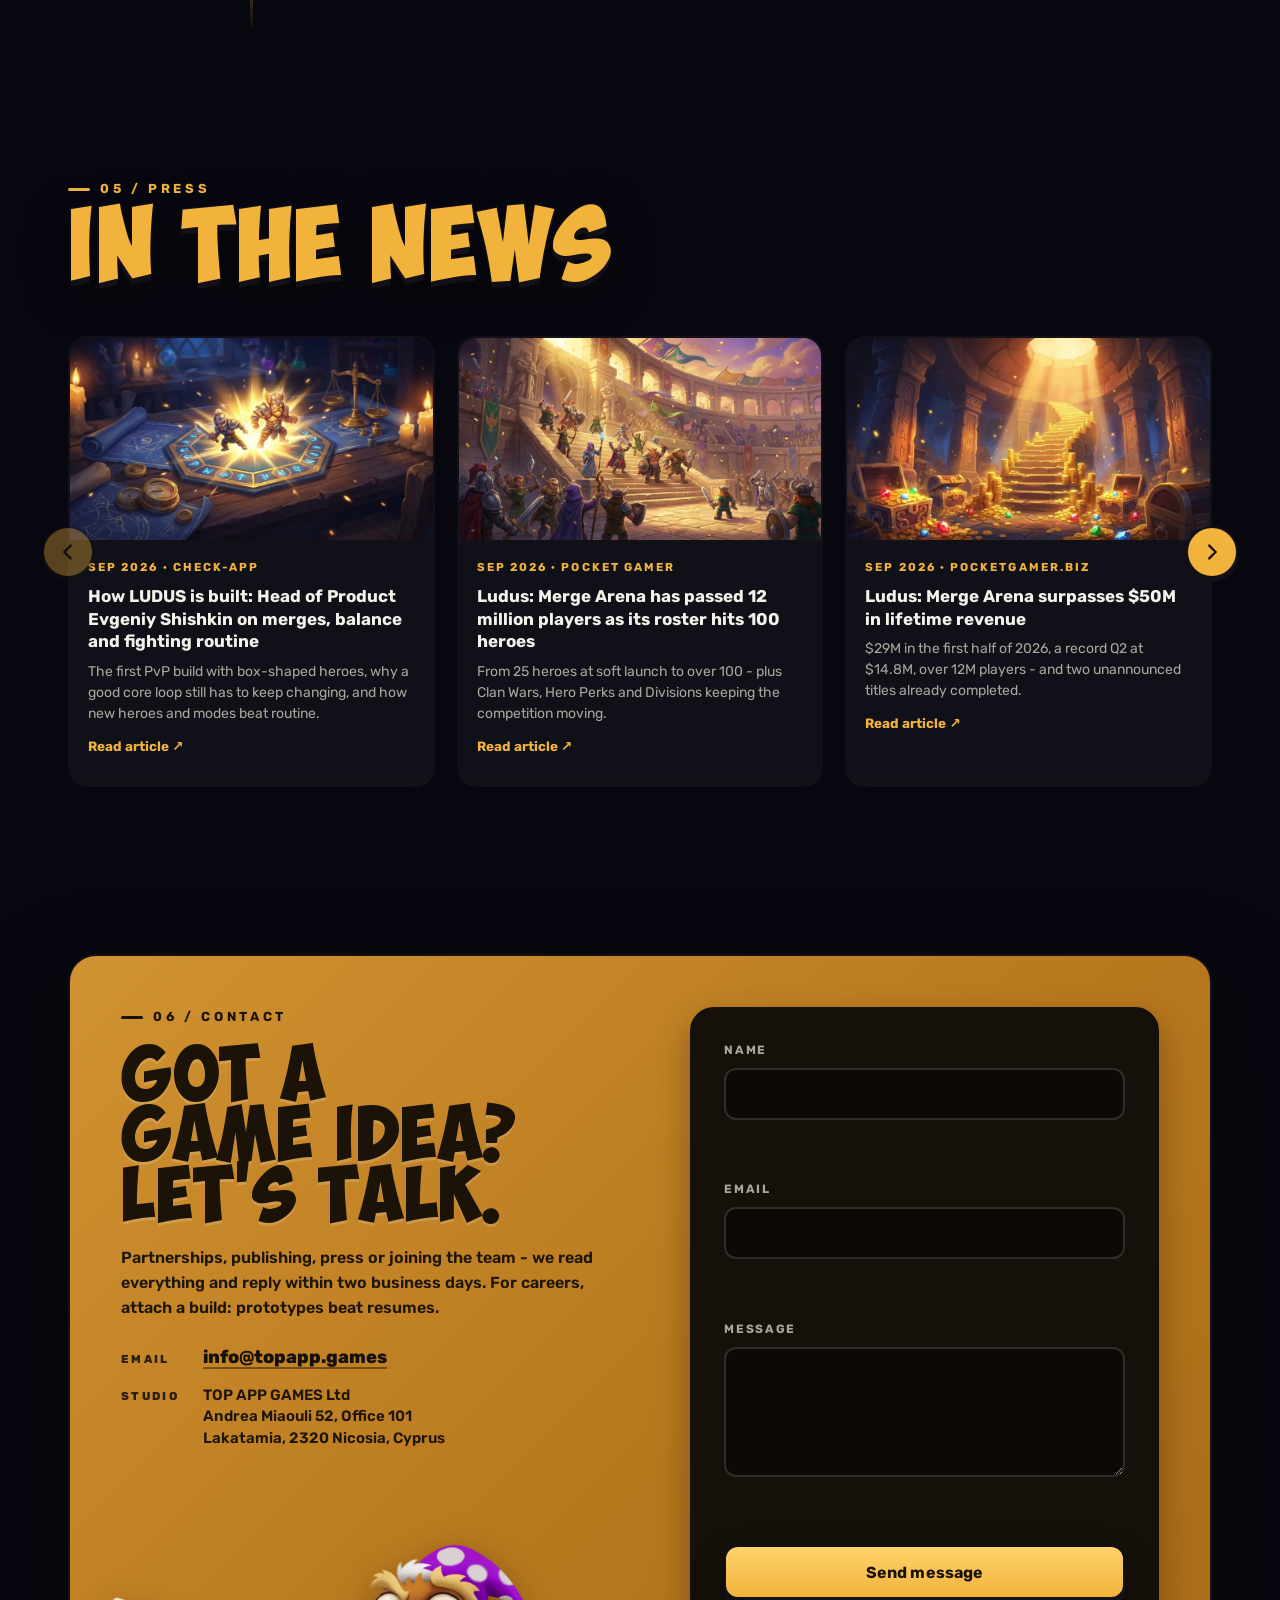
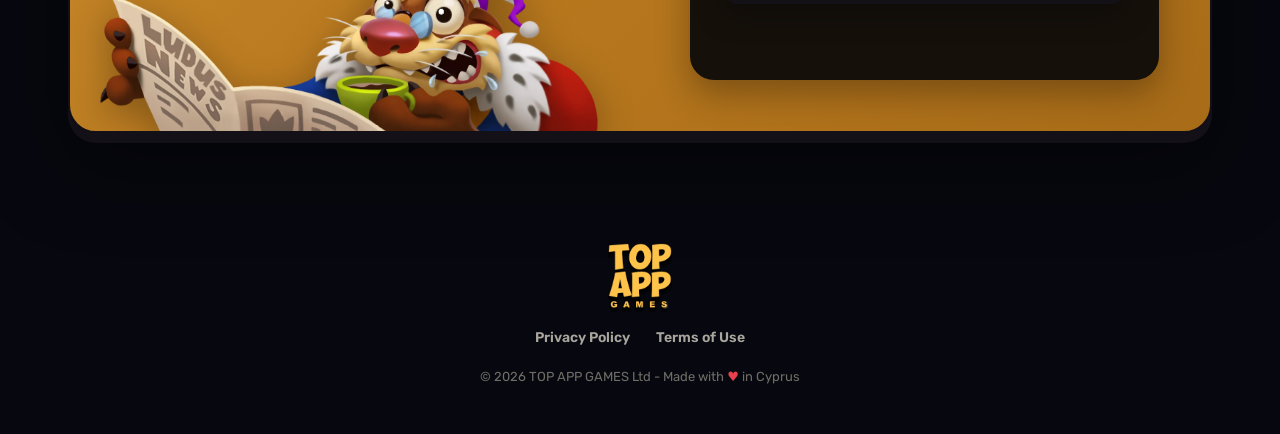
==== commit 13881c15: "Add files via upload" ====
--- a/index.html
+++ b/index.html
@@ -24,8 +24,9 @@
 <link rel="preconnect" href="https://fonts.googleapis.com" />
 <link rel="preconnect" href="https://fonts.gstatic.com" crossorigin />
 <link href="https://fonts.googleapis.com/css2?family=Rubik:wght@400;500;600;700;800&display=swap" rel="stylesheet" />
-<link rel="preload" as="image" href="assets/hero-victory.jpg?v=2" imagesrcset="assets/hero-victory-1200.jpg?v=2 1200w, assets/hero-victory.jpg?v=2 2400w" imagesizes="max(100vw, 160vh)" />
-<link rel="stylesheet" href="v3/v3.css?v=17" />
+<link rel="preload" as="image" href="assets/hero-victory-bg.jpg" imagesrcset="assets/hero-victory-bg-1200.jpg 1200w, assets/hero-victory-bg.jpg 2400w" imagesizes="max(100vw, 160vh)" />
+<link rel="preload" as="image" href="assets/hero-victory-fg.webp?v=3" imagesrcset="assets/hero-victory-fg-1200.webp?v=3 1200w, assets/hero-victory-fg.webp?v=3 2400w" imagesizes="max(100vw, 160vh)" />
+<link rel="stylesheet" href="v3/v3.css?v=18" />
 <link rel="icon" type="image/png" href="assets/favicon.png" />
 <link rel="apple-touch-icon" href="assets/favicon.png" />
 </head>
@@ -63,7 +64,7 @@
 </div>
 
 <header class="hero" id="top" data-screen-label="Hero">
-  <div class="hero-bg" aria-hidden="true"><div class="hs-stage" id="hs-stage"><div class="hs-par"><img class="hs-bg" src="assets/hero-victory.jpg?v=2" srcset="assets/hero-victory-1200.jpg?v=2 1200w, assets/hero-victory.jpg?v=2 2400w" sizes="max(100vw, 160vh)" alt="" fetchpriority="high" decoding="async" /><div class="hs-sun"></div><div class="hs-rays"></div><div class="hs-glints"><i style="--x:42.1%;--y:35.2%;--s:1.4;--d:0s"></i><i style="--x:56%;--y:9.6%;--s:1.2;--d:.9s"></i><i style="--x:49.6%;--y:76%;--s:1;--d:1.7s"></i><i style="--x:56.4%;--y:85.4%;--s:.9;--d:2.6s"></i><i style="--x:83.8%;--y:47.6%;--s:.8;--d:.5s"></i><i style="--x:87.1%;--y:6%;--s:.9;--d:3.1s"></i><i style="--x:61.3%;--y:56.4%;--s:.8;--d:2.1s"></i><i style="--x:48.2%;--y:39.2%;--s:.7;--d:3.6s"></i><i style="--x:67.3%;--y:55.6%;--s:.7;--d:1.2s"></i></div></div></div><canvas class="hs-fx" id="hs-fx"></canvas></div>
+  <div class="hero-bg" aria-hidden="true"><div class="hs-stage" id="hs-stage"><div class="hs-par hs-par-bg"><img class="hs-bg" src="assets/hero-victory-bg.jpg" srcset="assets/hero-victory-bg-1200.jpg 1200w, assets/hero-victory-bg.jpg 2400w" sizes="max(100vw, 160vh)" alt="" fetchpriority="high" decoding="async" /><div class="hs-sun"></div><div class="hs-rays"></div></div><div class="hs-par hs-par-fg"><div class="hs-fgwrap"><div class="hs-ao"></div><img class="hs-fg" src="assets/hero-victory-fg.webp?v=3" srcset="assets/hero-victory-fg-1200.webp?v=3 1200w, assets/hero-victory-fg.webp?v=3 2400w" sizes="max(100vw, 160vh)" alt="" fetchpriority="high" decoding="async" /><div class="hs-glints"><i style="--x:42.1%;--y:35.2%;--s:1.4;--d:0s"></i><i style="--x:56%;--y:9.6%;--s:1.2;--d:.9s"></i><i style="--x:49.6%;--y:76%;--s:1;--d:1.7s"></i><i style="--x:56.4%;--y:85.4%;--s:.9;--d:2.6s"></i><i style="--x:83.8%;--y:47.6%;--s:.8;--d:.5s"></i><i style="--x:87.1%;--y:6%;--s:.9;--d:3.1s"></i><i style="--x:61.3%;--y:56.4%;--s:.8;--d:2.1s"></i><i style="--x:48.2%;--y:39.2%;--s:.7;--d:3.6s"></i><i style="--x:67.3%;--y:55.6%;--s:.7;--d:1.2s"></i></div></div></div></div><canvas class="hs-fx" id="hs-fx"></canvas></div>
   <div class="hero-shade" aria-hidden="true"></div>
   <div class="wrap">
     <div class="hero-copy">
@@ -86,7 +87,7 @@
     <div class="sec-h rv">
       <span class="eyebrow">01 / Games</span>
       <h2 class="chunk">Three titles, all heart</h2>
-      <p class="lead">We'd rather ship games people love than ten they forget. Two are live, free to play and updated every month - and a third is deep in the works.</p>
+      <p class="lead">We make hits. Two are live, free to play and updated every month - and the next one is gearing up for launch.</p>
     </div>
     <div class="gstack">
       <article class="gcard" style="--i:0; --tint: linear-gradient(160deg,#154087,#0B1E48);">
@@ -276,6 +277,6 @@
 
 <script src="v3/chiptune-royal.js?v=1"></script>
 <script src="v3/v3.js?v=5"></script>
-<script src="v3/hero-fx.js?v=2" defer></script>
+<script src="v3/hero-fx.js?v=3" defer></script>
 </body>
 </html>
--- a/v3/v3.css
+++ b/v3/v3.css
@@ -105,10 +105,15 @@
 .hero-bg{position:absolute;inset:0;z-index:-2;overflow:hidden;container-type:size;background:radial-gradient(60% 40% at 0% 66%,rgba(255,196,140,.55),transparent 70%),linear-gradient(180deg,#3f78d6,#5d7fd6 40%,#c58fa8 66%,#2a2f55 88%,var(--bg) 98%)}
 .hs-stage{position:absolute;inset:0}
 .hs-par{position:absolute;left:var(--fx,100%);--h:min(var(--fh,90cqh),88svh);top:calc(min(100cqh,100svh)*(1 - var(--fb,.03)) - var(--h));height:var(--h);width:auto;aspect-ratio:2400/1357;translate:calc(var(--fx,100%)*-1) 0;transition:transform 1.6s cubic-bezier(.2,.7,.2,1)}
+.hs-par-bg{transform-origin:66% 88%;transform:translate3d(calc(var(--mx,0)*-12px),calc(var(--my,0)*-7px),0) scale(1.035)}
+.hs-par-fg{transform:translate3d(calc(var(--mx,0)*16px),calc(var(--my,0)*6px),0)}
+.hs-fgwrap{position:absolute;inset:0;animation:hs-fg-in 1.5s cubic-bezier(.22,1.25,.36,1) .35s both;transform-origin:66% 92%}
+@keyframes hs-fg-in{from{transform:translateY(7%) scale(.95);opacity:0}55%{opacity:1}to{transform:none;opacity:1}}
+.hs-ao{position:absolute;left:36%;top:84%;width:62%;height:9%;border-radius:50%;background:radial-gradient(closest-side,rgba(40,30,20,.4),rgba(40,30,20,.14) 60%,transparent);filter:blur(6px)}
 .hs-bg,.hs-fg{position:absolute;inset:0;width:100%;height:100%;display:block;user-select:none;-webkit-user-drag:none}
 .hs-bg{-webkit-mask:linear-gradient(90deg,transparent,#000 12%),linear-gradient(180deg,transparent,#000 18%,#000 97%,transparent);-webkit-mask-composite:source-in;mask:linear-gradient(90deg,transparent,#000 12%) intersect,linear-gradient(180deg,transparent,#000 18%,#000 97%,transparent)}
 
-.hs-bg{transform-origin:6% 66%;animation:hs-bg-in 2.4s cubic-bezier(.16,.84,.24,1) both,hs-drift 34s ease-in-out 2.4s infinite alternate}
+.hs-bg{transform-origin:66% 88%;animation:hs-bg-in 2.4s cubic-bezier(.16,.84,.24,1) both,hs-drift 34s ease-in-out 2.4s infinite alternate}
 @keyframes hs-bg-in{from{transform:scale(1.14);opacity:0}to{transform:scale(1);opacity:1}}
 @keyframes hs-drift{from{transform:scale(1)}to{transform:scale(1.045)}}
 .hs-sun{position:absolute;left:2.4%;top:66.5%;width:46%;aspect-ratio:1;translate:-50% -50%;border-radius:50%;background:radial-gradient(closest-side,rgba(255,244,214,.95),rgba(255,206,120,.45) 28%,rgba(255,170,90,.12) 60%,transparent);mix-blend-mode:screen;animation:hs-sun-in 2.6s ease-out .2s both,hs-sun 5.5s ease-in-out 2.8s infinite alternate}
@@ -348,7 +353,7 @@
 /* motion prefs */
 @media(prefers-reduced-motion:reduce){
 html{scroll-behavior:auto}
-.hero h1 .w,.hero-sub,.btn-row,.hs-bg,.hs-sun{animation:none;opacity:1;transform:none}
+.hero h1 .w,.hero-sub,.btn-row,.hs-bg,.hs-fgwrap,.hs-sun{animation:none;opacity:1;transform:none}
 .hs-rays,.hs-glints,.hs-fx{display:none}
 .g-vid,.mlogo-fx{display:none}
 .mlogo::before,.mlogo-shine{animation:none}
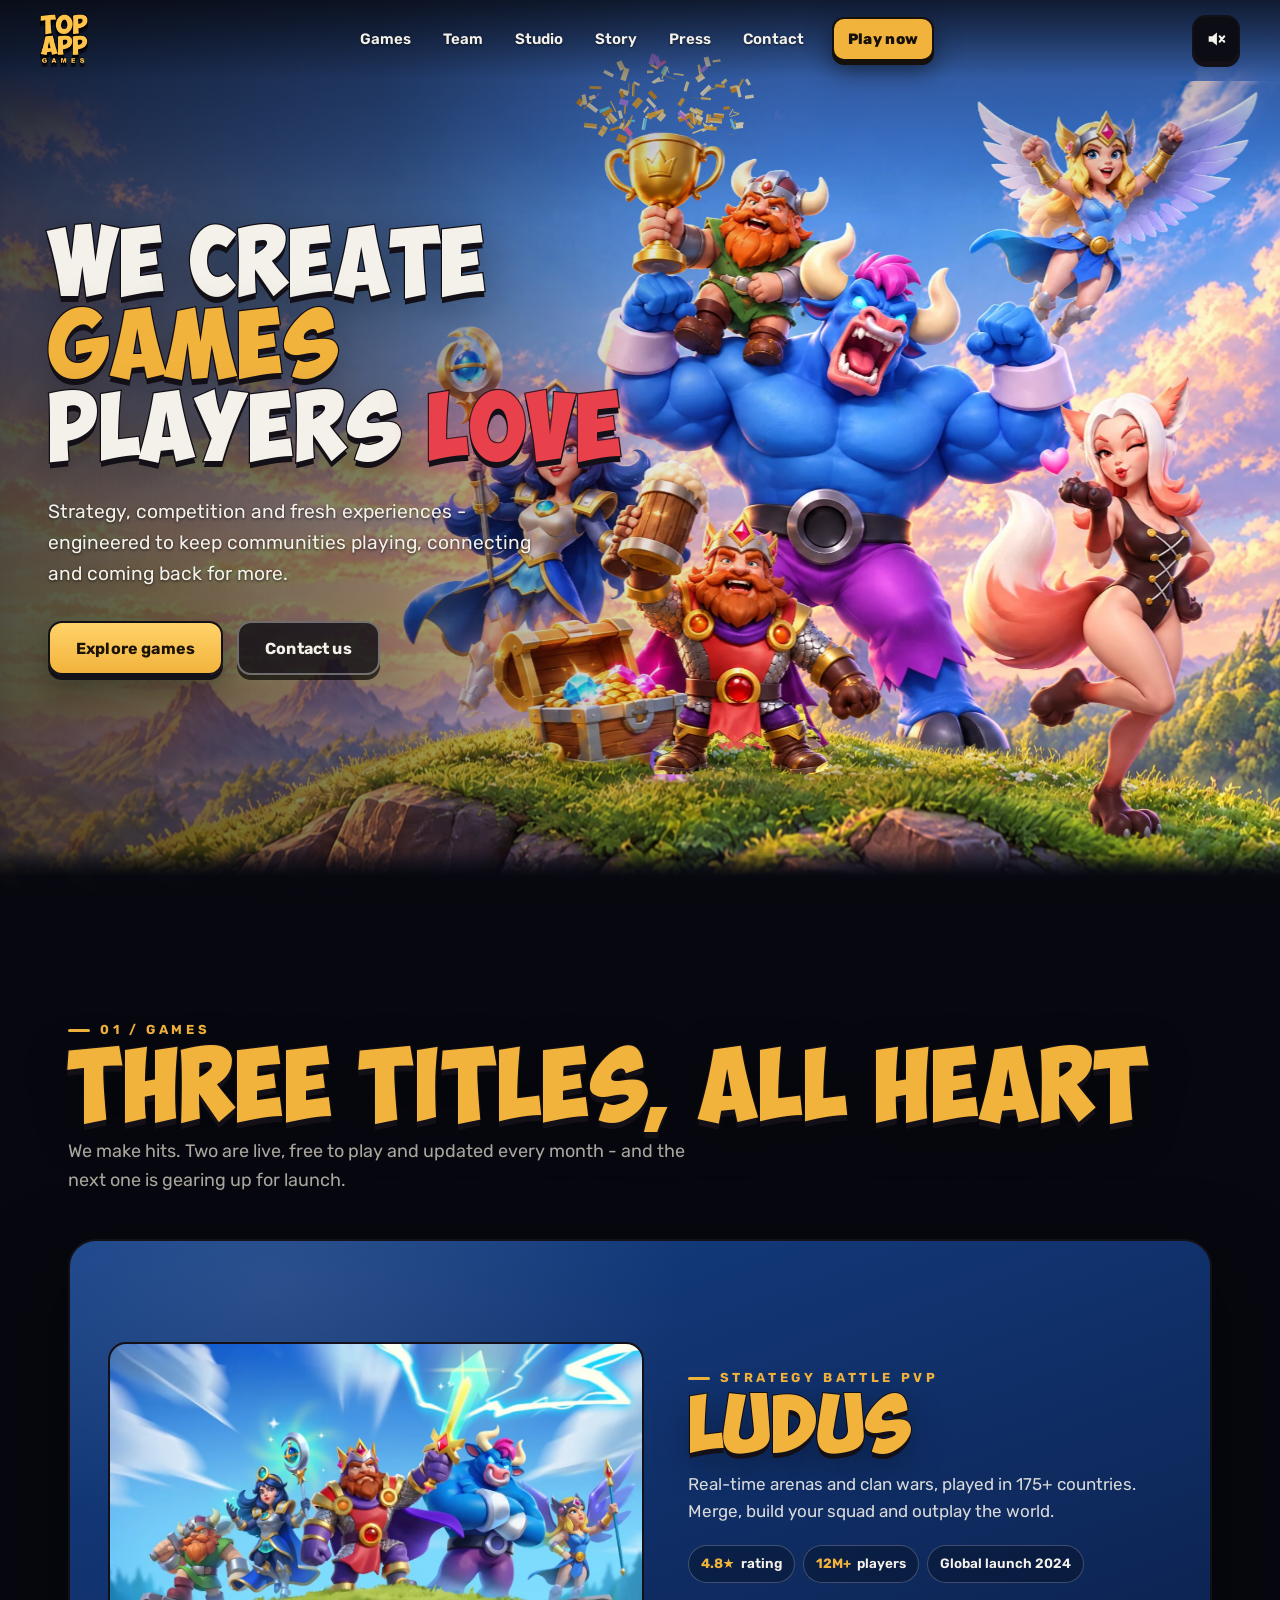
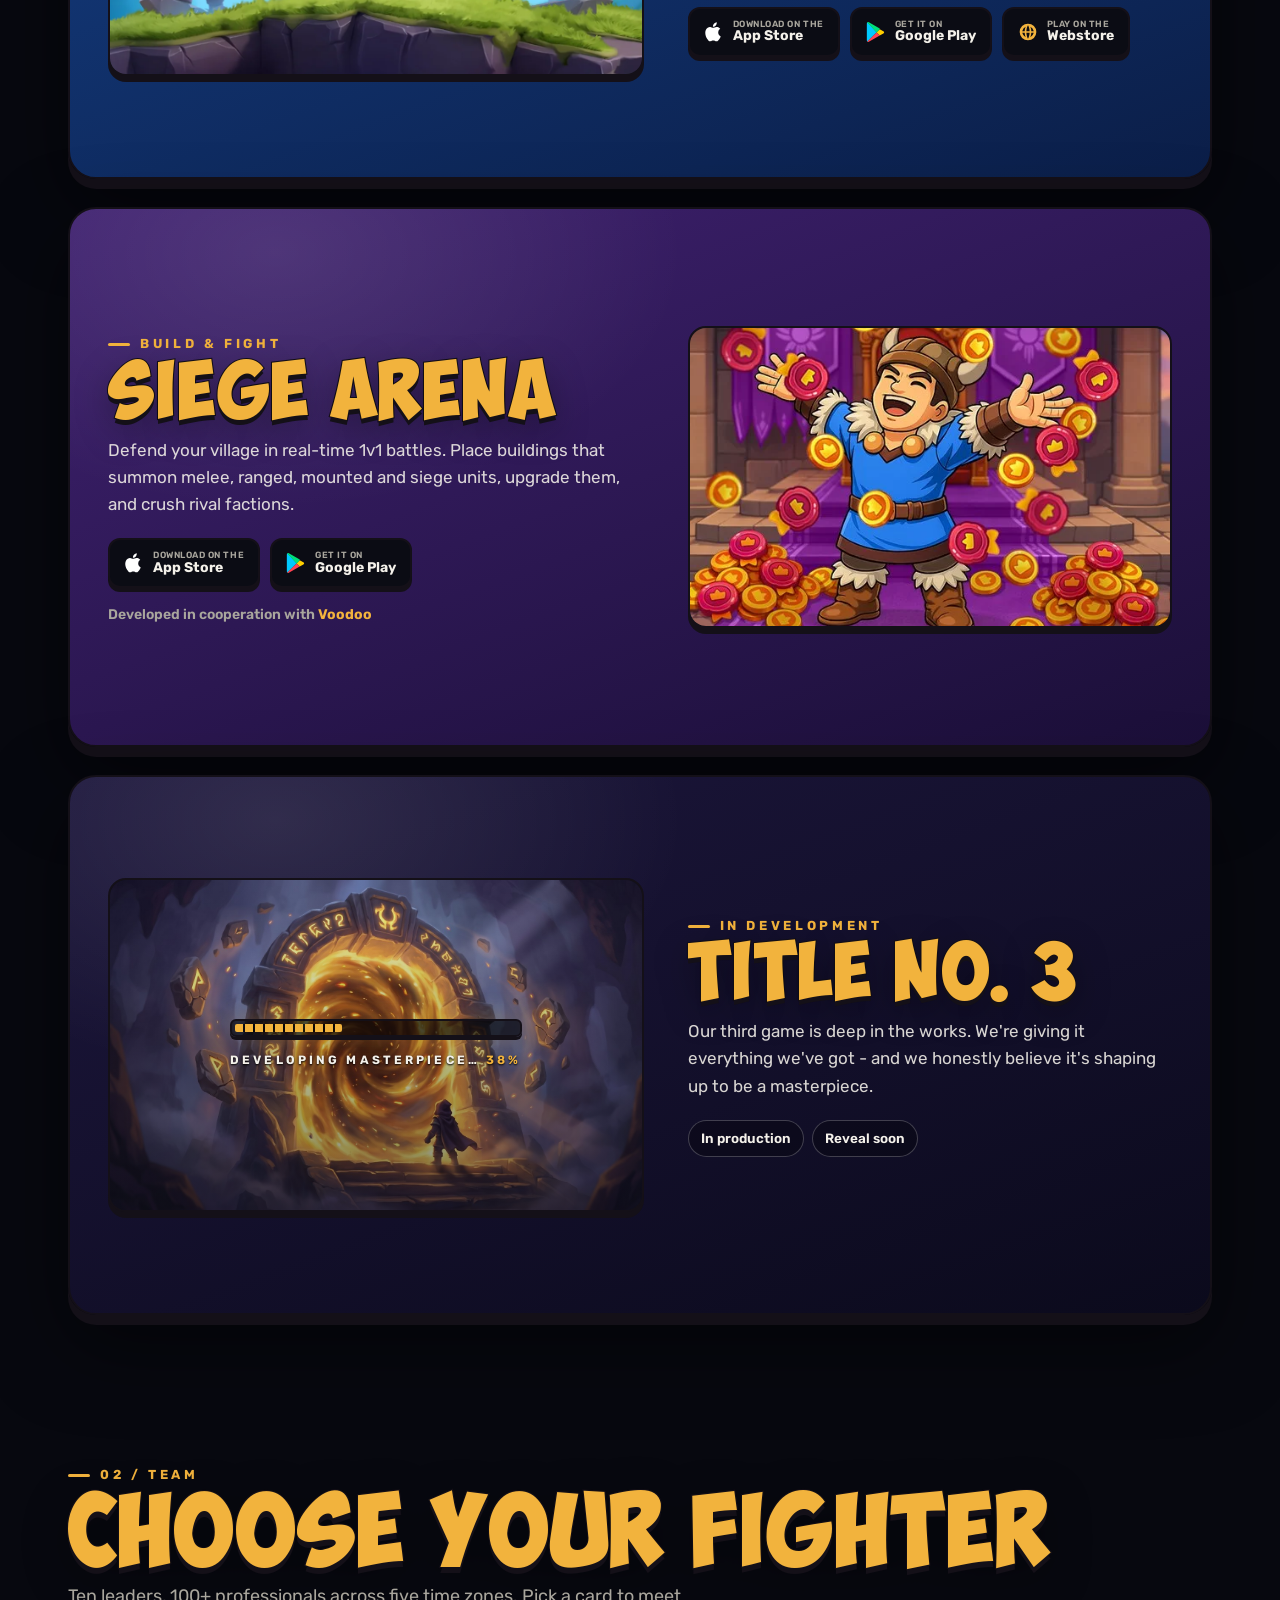
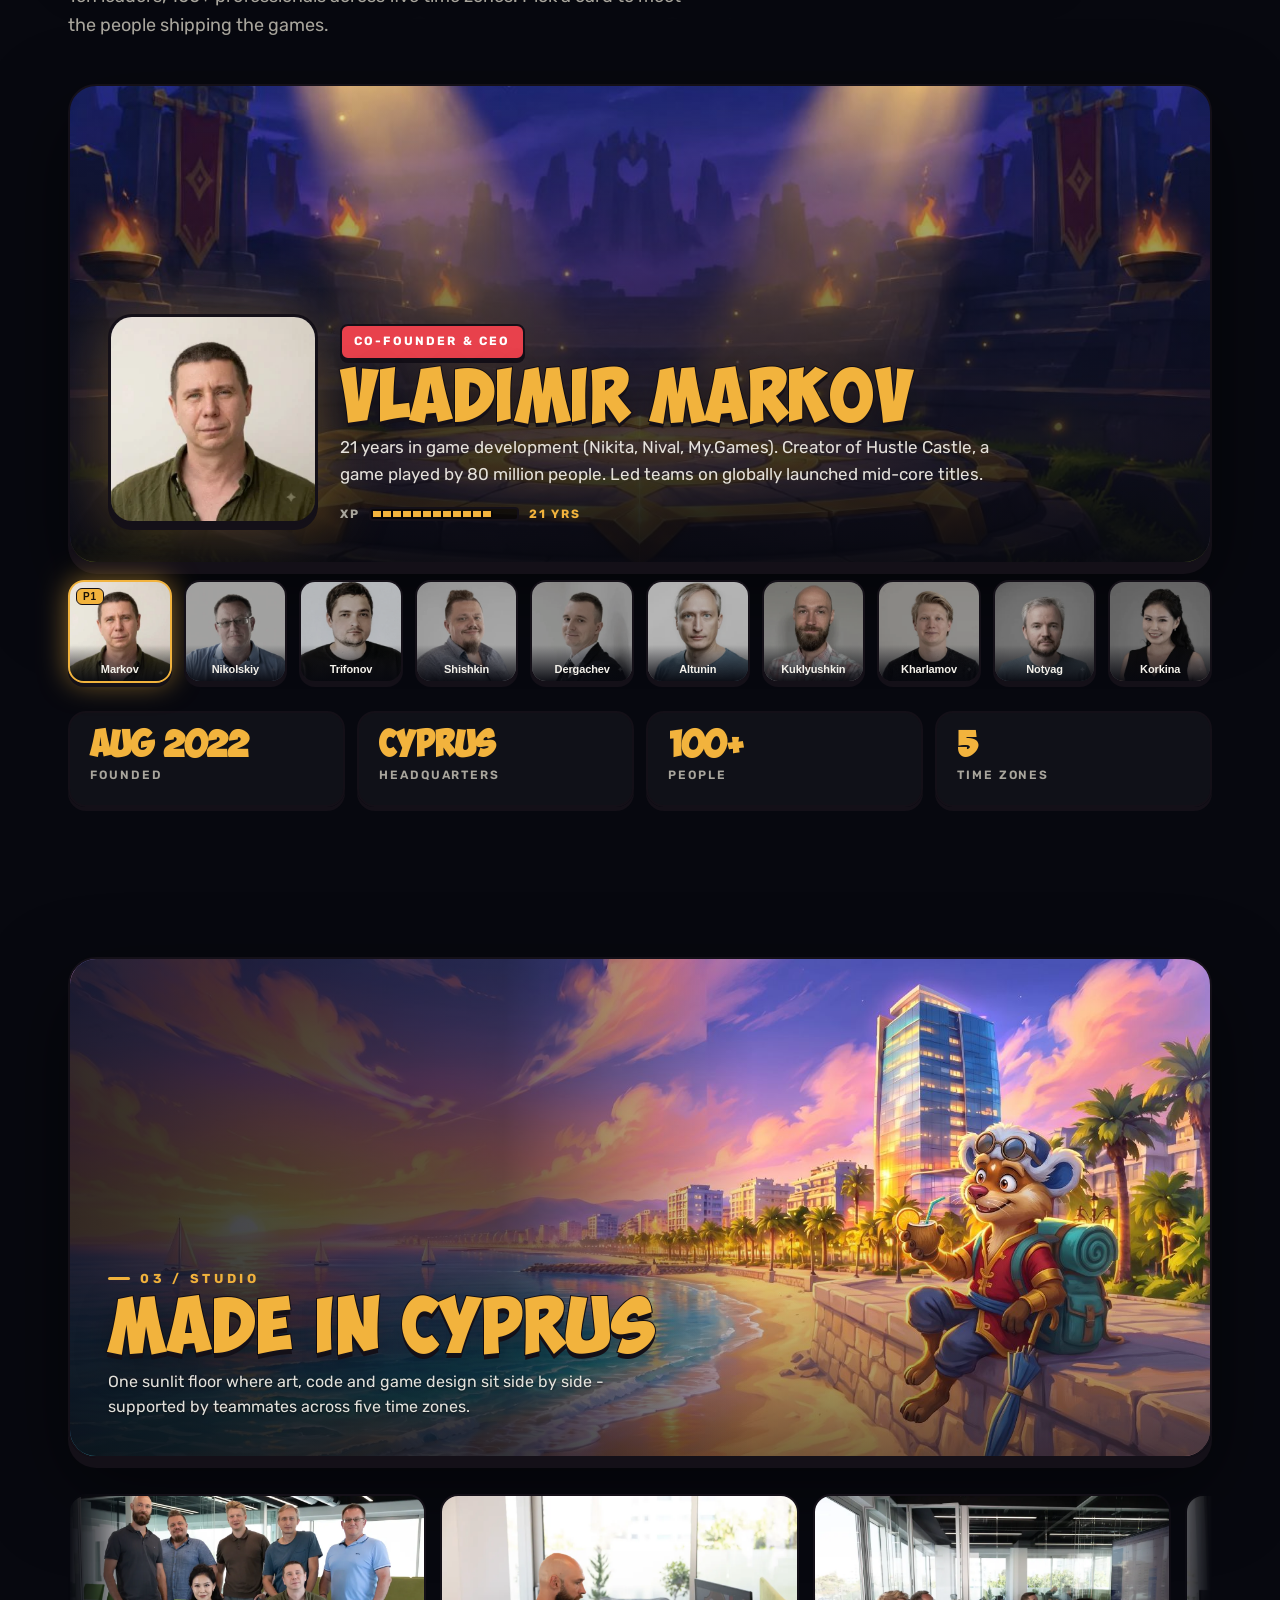
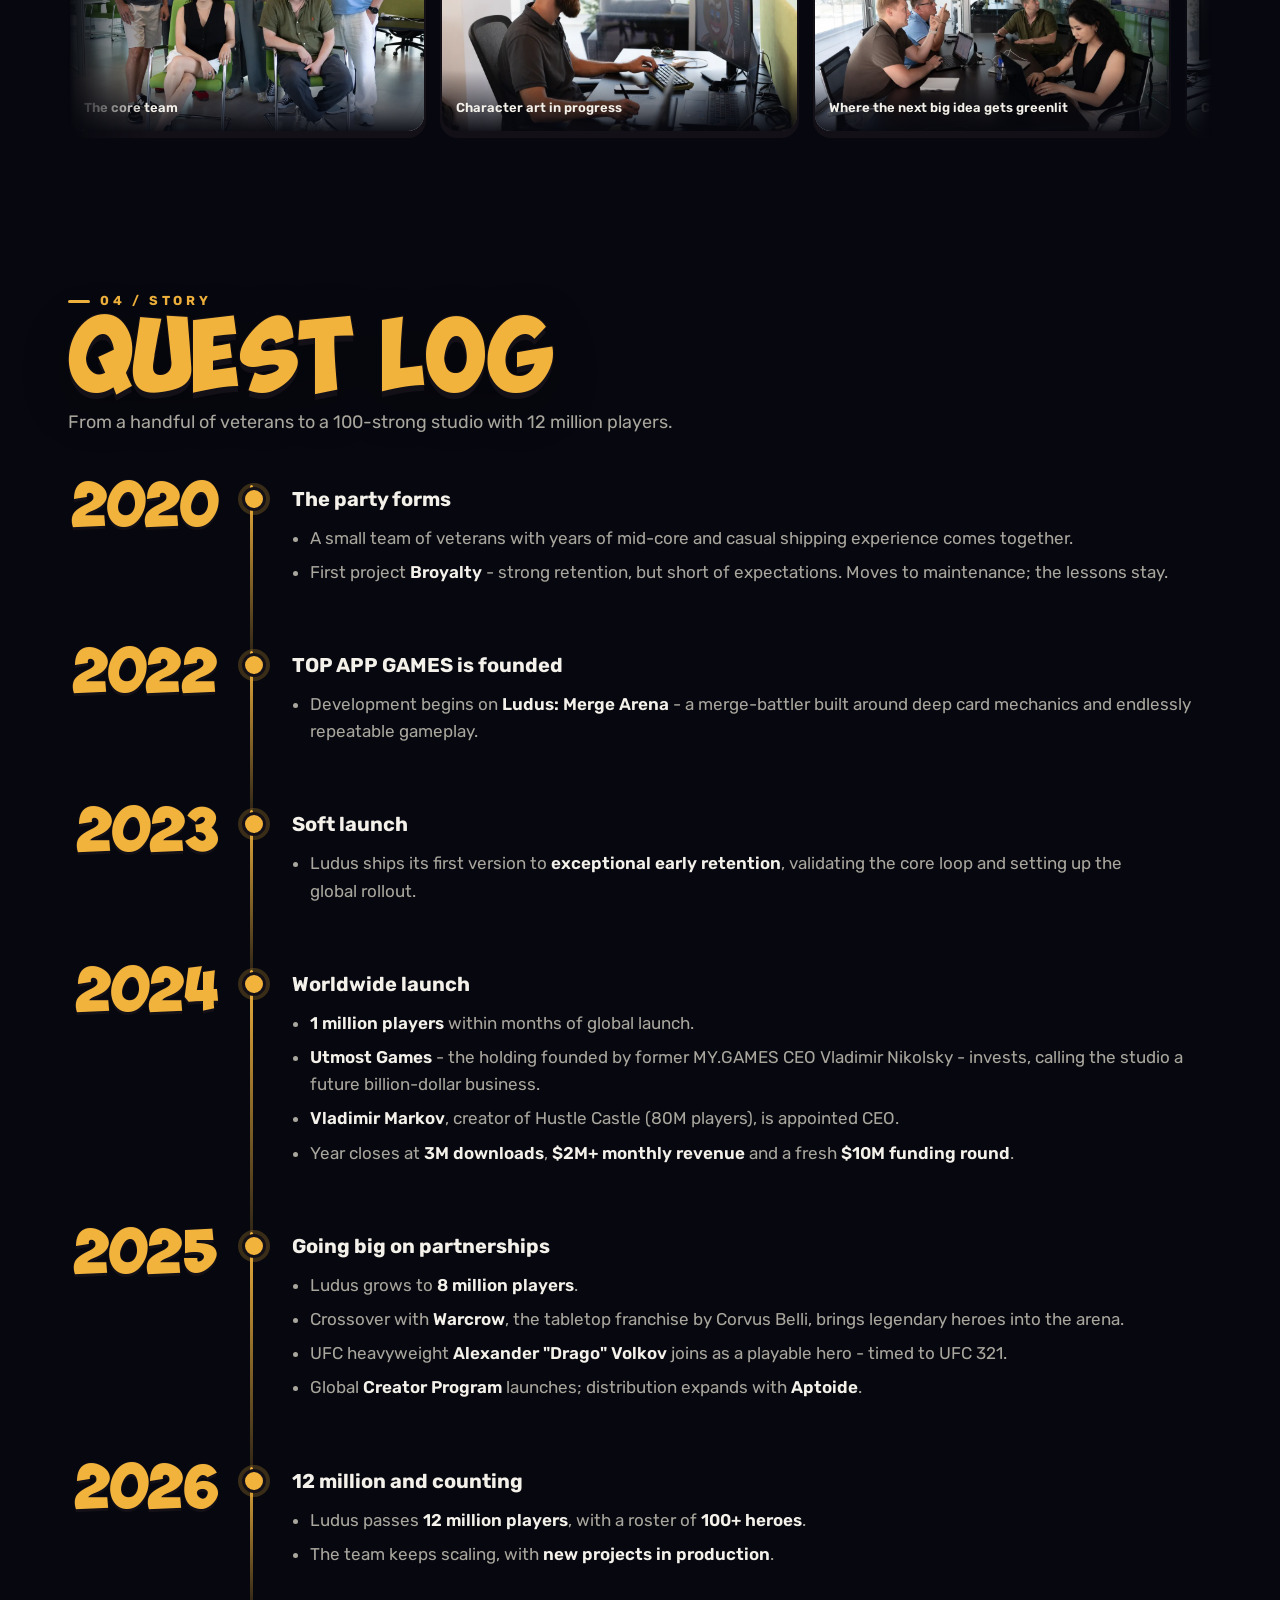
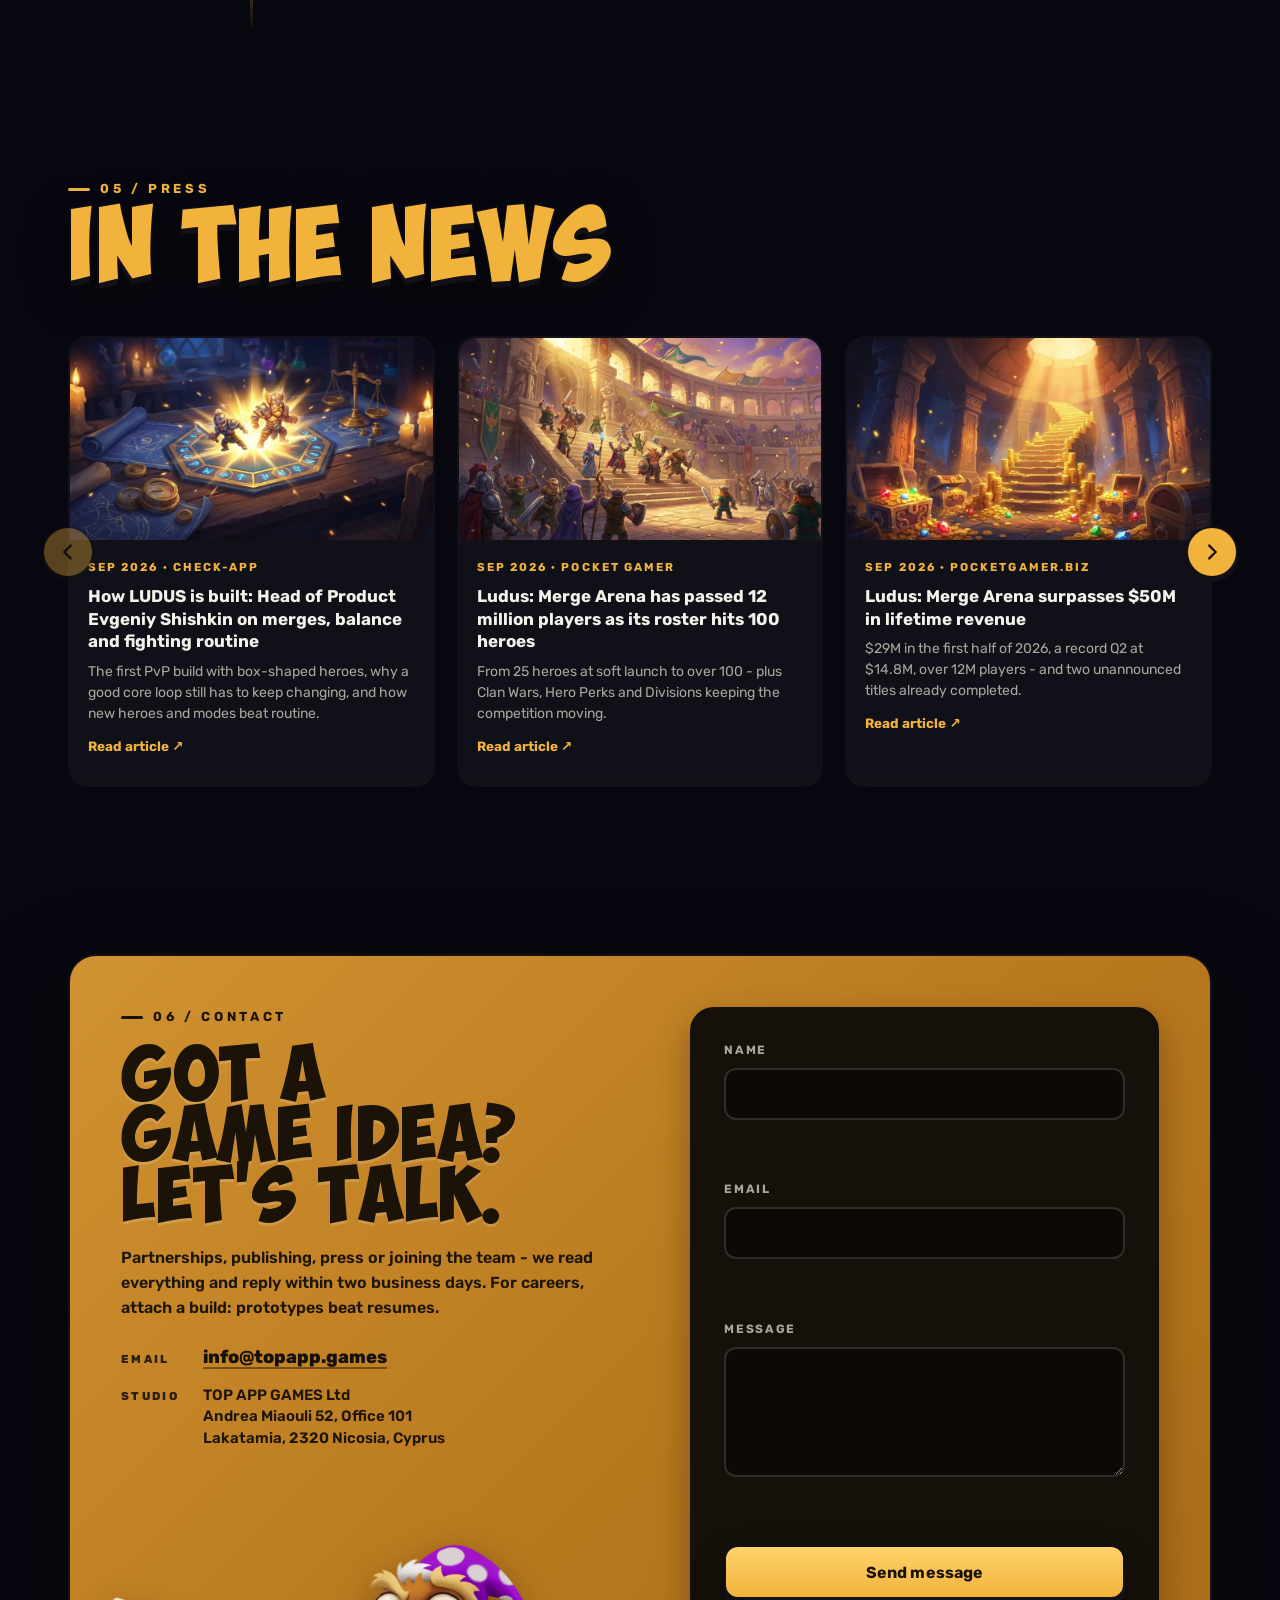
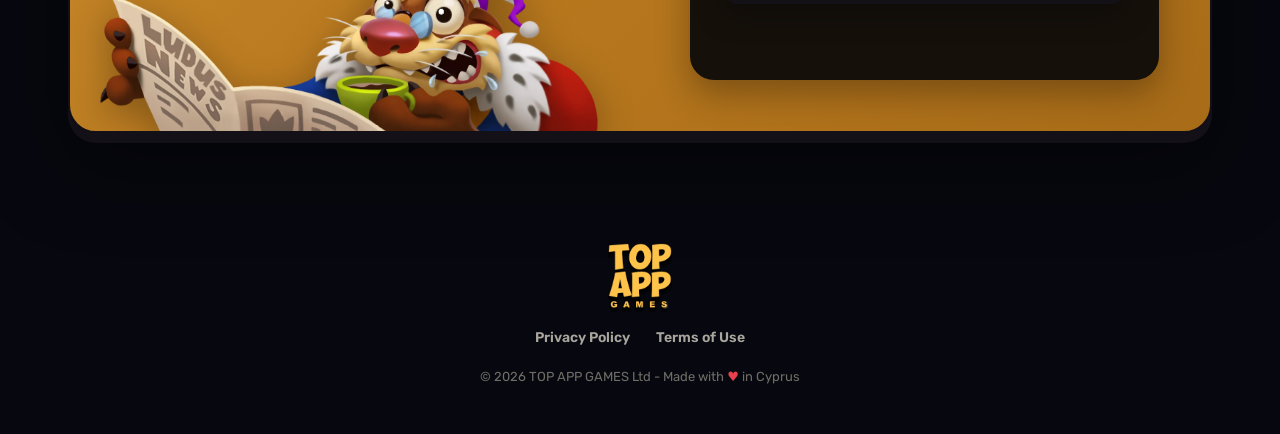
==== commit 11be759a: "Add files via upload" ====
--- a/index.html
+++ b/index.html
@@ -26,7 +26,7 @@
 <link href="https://fonts.googleapis.com/css2?family=Rubik:wght@400;500;600;700;800&display=swap" rel="stylesheet" />
 <link rel="preload" as="image" href="assets/hero-victory-bg.jpg" imagesrcset="assets/hero-victory-bg-1200.jpg 1200w, assets/hero-victory-bg.jpg 2400w" imagesizes="max(100vw, 160vh)" />
 <link rel="preload" as="image" href="assets/hero-victory-fg.webp?v=3" imagesrcset="assets/hero-victory-fg-1200.webp?v=3 1200w, assets/hero-victory-fg.webp?v=3 2400w" imagesizes="max(100vw, 160vh)" />
-<link rel="stylesheet" href="v3/v3.css?v=18" />
+<link rel="stylesheet" href="v3/v3.css?v=19" />
 <link rel="icon" type="image/png" href="assets/favicon.png" />
 <link rel="apple-touch-icon" href="assets/favicon.png" />
 </head>
@@ -276,7 +276,7 @@
 </footer>
 
 <script src="v3/chiptune-royal.js?v=1"></script>
-<script src="v3/v3.js?v=5"></script>
+<script src="v3/v3.js?v=6"></script>
 <script src="v3/hero-fx.js?v=3" defer></script>
 </body>
 </html>
--- a/v3/v3.css
+++ b/v3/v3.css
@@ -59,7 +59,6 @@
 .nav-links .gbtn,.nav-links .gbtn:hover{margin-left:10px;text-shadow:none;color:#15100A;background:var(--gold);font-weight:800;font-size:15px;letter-spacing:.02em;border-color:#15100A;box-shadow:0 4px 0 #15100A,0 10px 24px rgba(0,0,0,.5)}
 .nav-links .gbtn:hover{filter:none;background:var(--gold2)}
 .nav-right{display:flex;align-items:center;gap:10px}
-@media(max-width:899px){.sound{display:none}}
 .sound{position:relative;display:grid;place-items:center;width:48px;height:48px;border-radius:14px;border:2px solid var(--line);background:#0B0C14;color:var(--ink);cursor:pointer;box-shadow:0 4px 0 var(--line);transition:transform .15s,box-shadow .15s,background .2s}
 .sound:hover{background:#151726}
 .sound:active{transform:translateY(3px);box-shadow:0 1px 0 var(--line)}
@@ -71,6 +70,7 @@
 .sound[aria-pressed="true"]{background:var(--gold);color:#1B1208}
 .sound[aria-pressed="true"] .sound-off{display:none}
 .sound[aria-pressed="true"] .sound-eq{display:flex}
+@media(max-width:899px),(hover:none){.sound{display:none}}
 .burger{position:relative;z-index:60;display:inline-flex;align-items:center;gap:10px;height:48px;padding:0 16px 0 14px;border-radius:14px;border:2px solid var(--line);background:#0B0C14;color:var(--ink);box-shadow:0 4px 0 var(--line);cursor:pointer;transition:transform .15s,box-shadow .15s,background .25s,color .25s}
 .burger i{display:grid;gap:5px;width:20px}
 .burger i span{display:block;height:2.5px;border-radius:2px;background:currentColor;transition:transform .3s var(--ease),width .3s}
@@ -104,9 +104,8 @@
 .hero{position:relative;z-index:1;min-height:100svh;display:grid;align-items:center;padding:150px 0 110px;overflow:clip;isolation:isolate}
 .hero-bg{position:absolute;inset:0;z-index:-2;overflow:hidden;container-type:size;background:radial-gradient(60% 40% at 0% 66%,rgba(255,196,140,.55),transparent 70%),linear-gradient(180deg,#3f78d6,#5d7fd6 40%,#c58fa8 66%,#2a2f55 88%,var(--bg) 98%)}
 .hs-stage{position:absolute;inset:0}
-.hs-par{position:absolute;left:var(--fx,100%);--h:min(var(--fh,90cqh),88svh);top:calc(min(100cqh,100svh)*(1 - var(--fb,.03)) - var(--h));height:var(--h);width:auto;aspect-ratio:2400/1357;translate:calc(var(--fx,100%)*-1) 0;transition:transform 1.6s cubic-bezier(.2,.7,.2,1)}
-.hs-par-bg{transform-origin:66% 88%;transform:translate3d(calc(var(--mx,0)*-12px),calc(var(--my,0)*-7px),0) scale(1.035)}
-.hs-par-fg{transform:translate3d(calc(var(--mx,0)*16px),calc(var(--my,0)*6px),0)}
+.hs-par{position:absolute;left:var(--fx,100%);--h:min(var(--fh,90cqh),88svh);top:calc(min(100cqh,100svh)*(1 - var(--fb,.03)) - var(--h));height:var(--h);width:auto;aspect-ratio:2400/1357;translate:calc(var(--fx,100%)*-1) 0}
+.hs-par-bg{transform-origin:66% 88%;transform:scale(1.035)}
 .hs-fgwrap{position:absolute;inset:0;animation:hs-fg-in 1.5s cubic-bezier(.22,1.25,.36,1) .35s both;transform-origin:66% 92%}
 @keyframes hs-fg-in{from{transform:translateY(7%) scale(.95);opacity:0}55%{opacity:1}to{transform:none;opacity:1}}
 .hs-ao{position:absolute;left:36%;top:84%;width:62%;height:9%;border-radius:50%;background:radial-gradient(closest-side,rgba(40,30,20,.4),rgba(40,30,20,.14) 60%,transparent);filter:blur(6px)}
@@ -126,7 +125,7 @@
 .hs-glints i::before,.hs-glints i::after{content:'';position:absolute;left:50%;top:50%;width:100%;height:9%;translate:-50% -50%;border-radius:50%;background:radial-gradient(closest-side,#fff,rgba(255,240,200,.6) 40%,transparent)}
 .hs-glints i::after{rotate:90deg}
 @keyframes hs-glint{0%,100%{opacity:0;transform:scale(.2) rotate(0)}12%{opacity:1;transform:scale(1) rotate(45deg)}26%{opacity:0;transform:scale(.3) rotate(90deg)}}
-.hs-fx{position:absolute;inset:0;width:100%;height:100%;pointer-events:none;transform:translate3d(calc(var(--mx,0)*22px),calc(var(--my,0)*12px),0);transition:transform 1.2s cubic-bezier(.2,.7,.2,1)}
+.hs-fx{position:absolute;inset:0;width:100%;height:100%;pointer-events:none}
 .hero-shade{position:absolute;inset:0;z-index:-1;background:linear-gradient(90deg,rgba(7,8,15,.7) 0%,rgba(7,8,15,.46) 30%,rgba(7,8,15,.1) 50%,rgba(7,8,15,0) 62%),linear-gradient(180deg,rgba(7,8,15,.38),transparent 24%,transparent 94%,var(--bg) 100%)}
 @media(max-width:1100px){.hero-shade{background:linear-gradient(90deg,rgba(7,8,15,.8) 0%,rgba(7,8,15,.6) 42%,rgba(7,8,15,.18) 68%,rgba(7,8,15,0) 84%),linear-gradient(180deg,rgba(7,8,15,.38),transparent 24%,transparent 94%,var(--bg) 100%)}}
 .hero .wrap{max-width:none;margin:0}
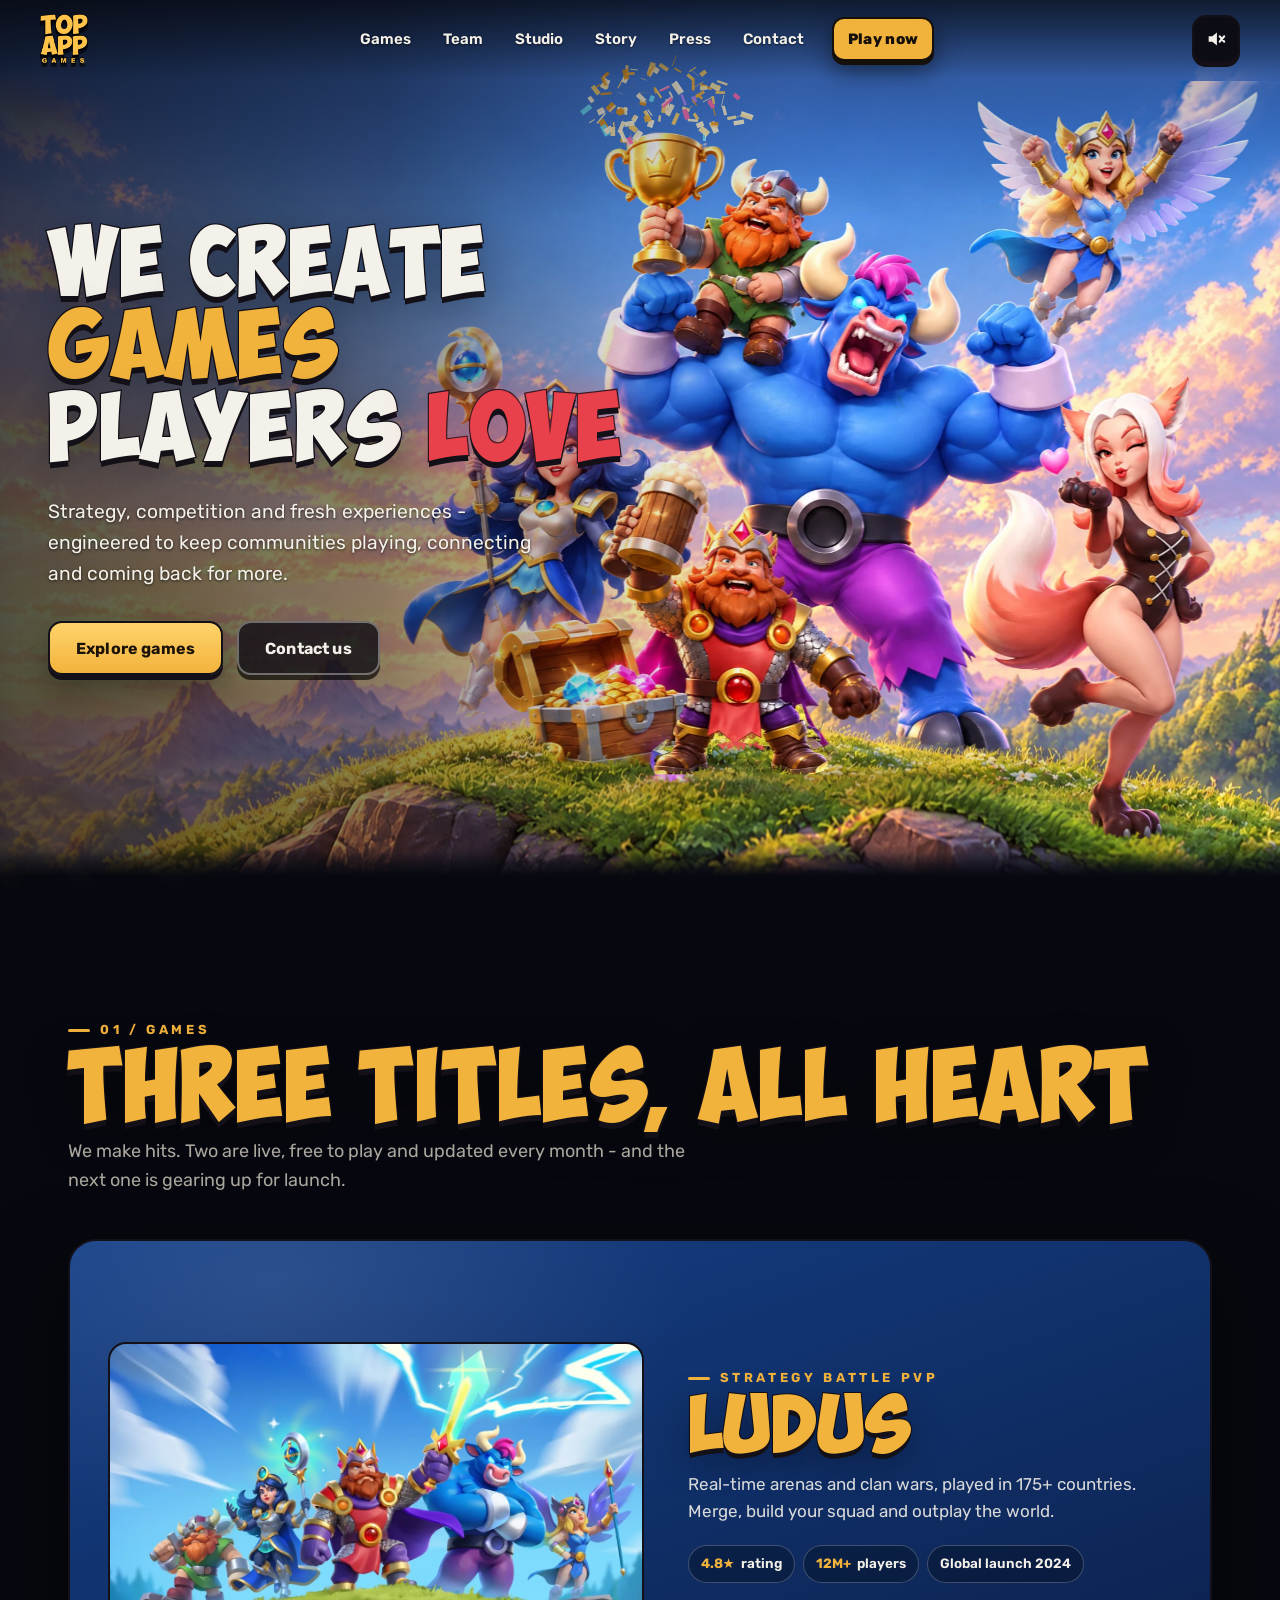
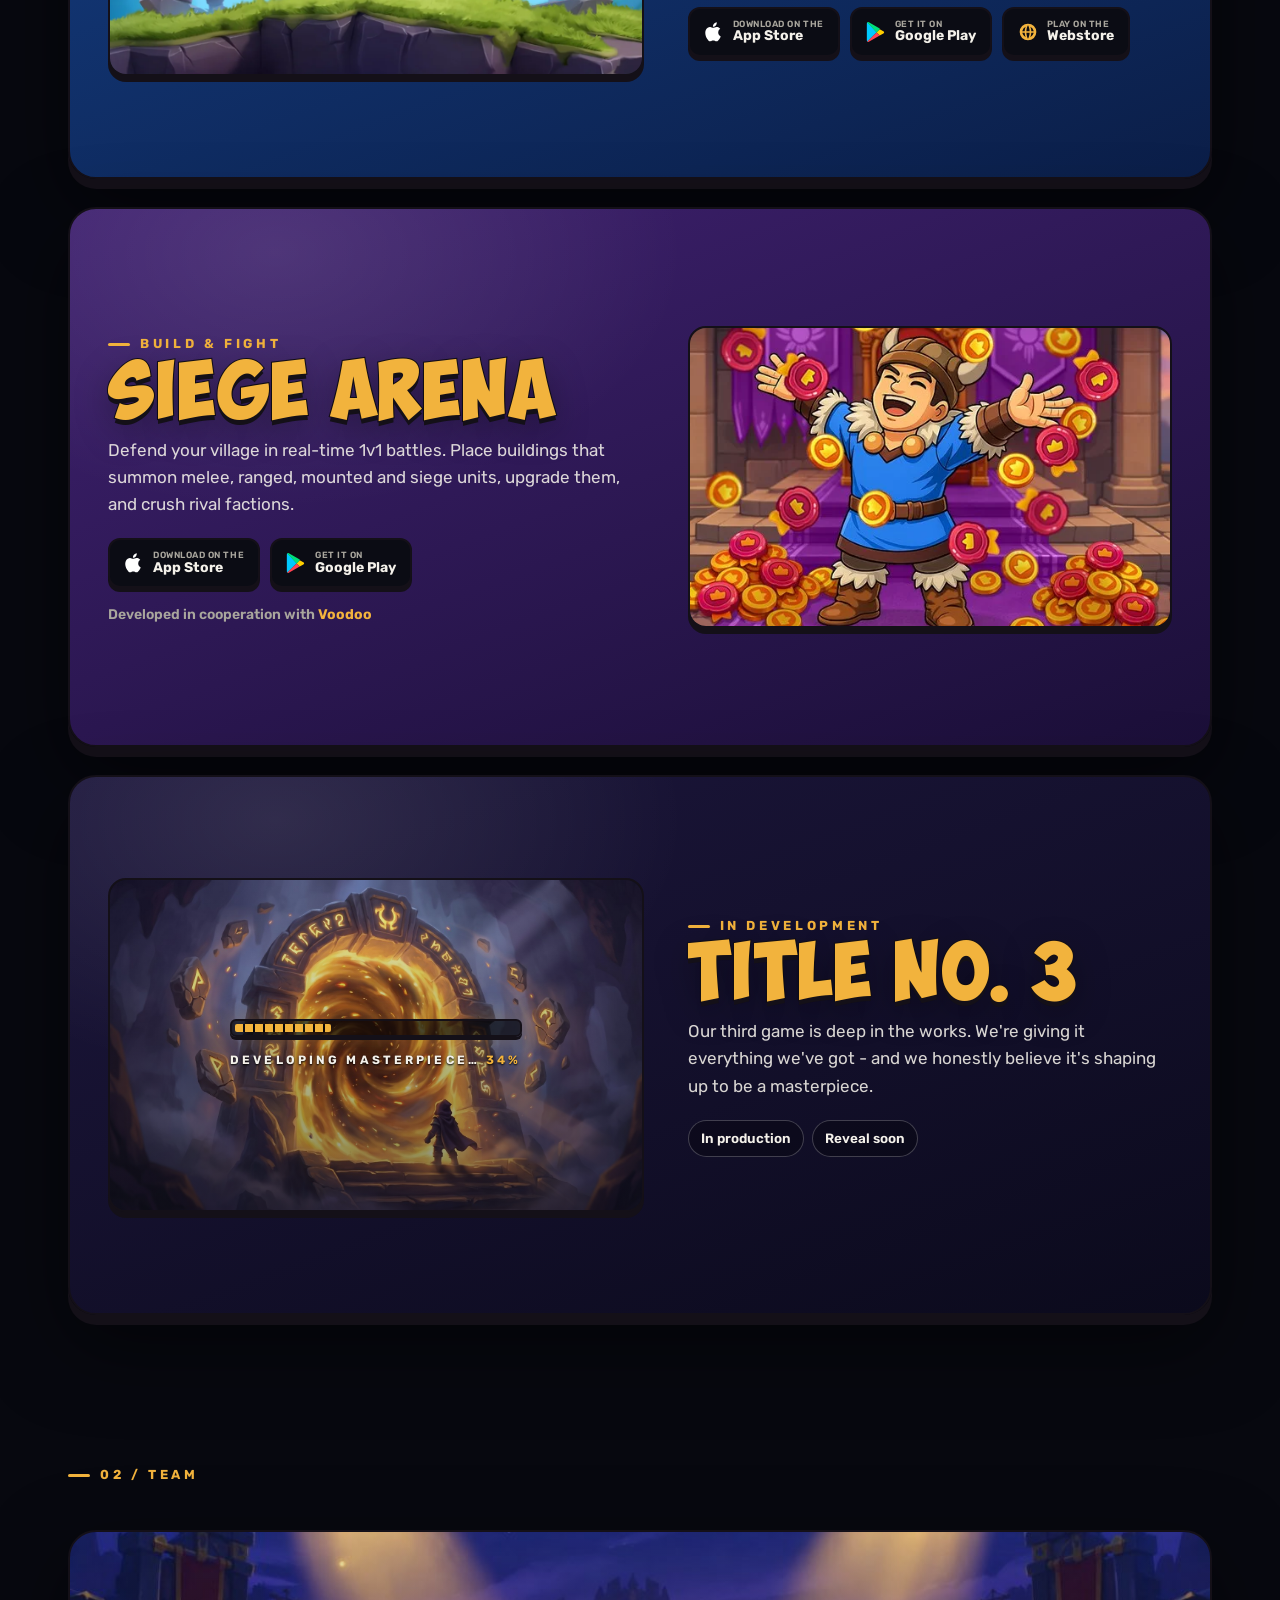
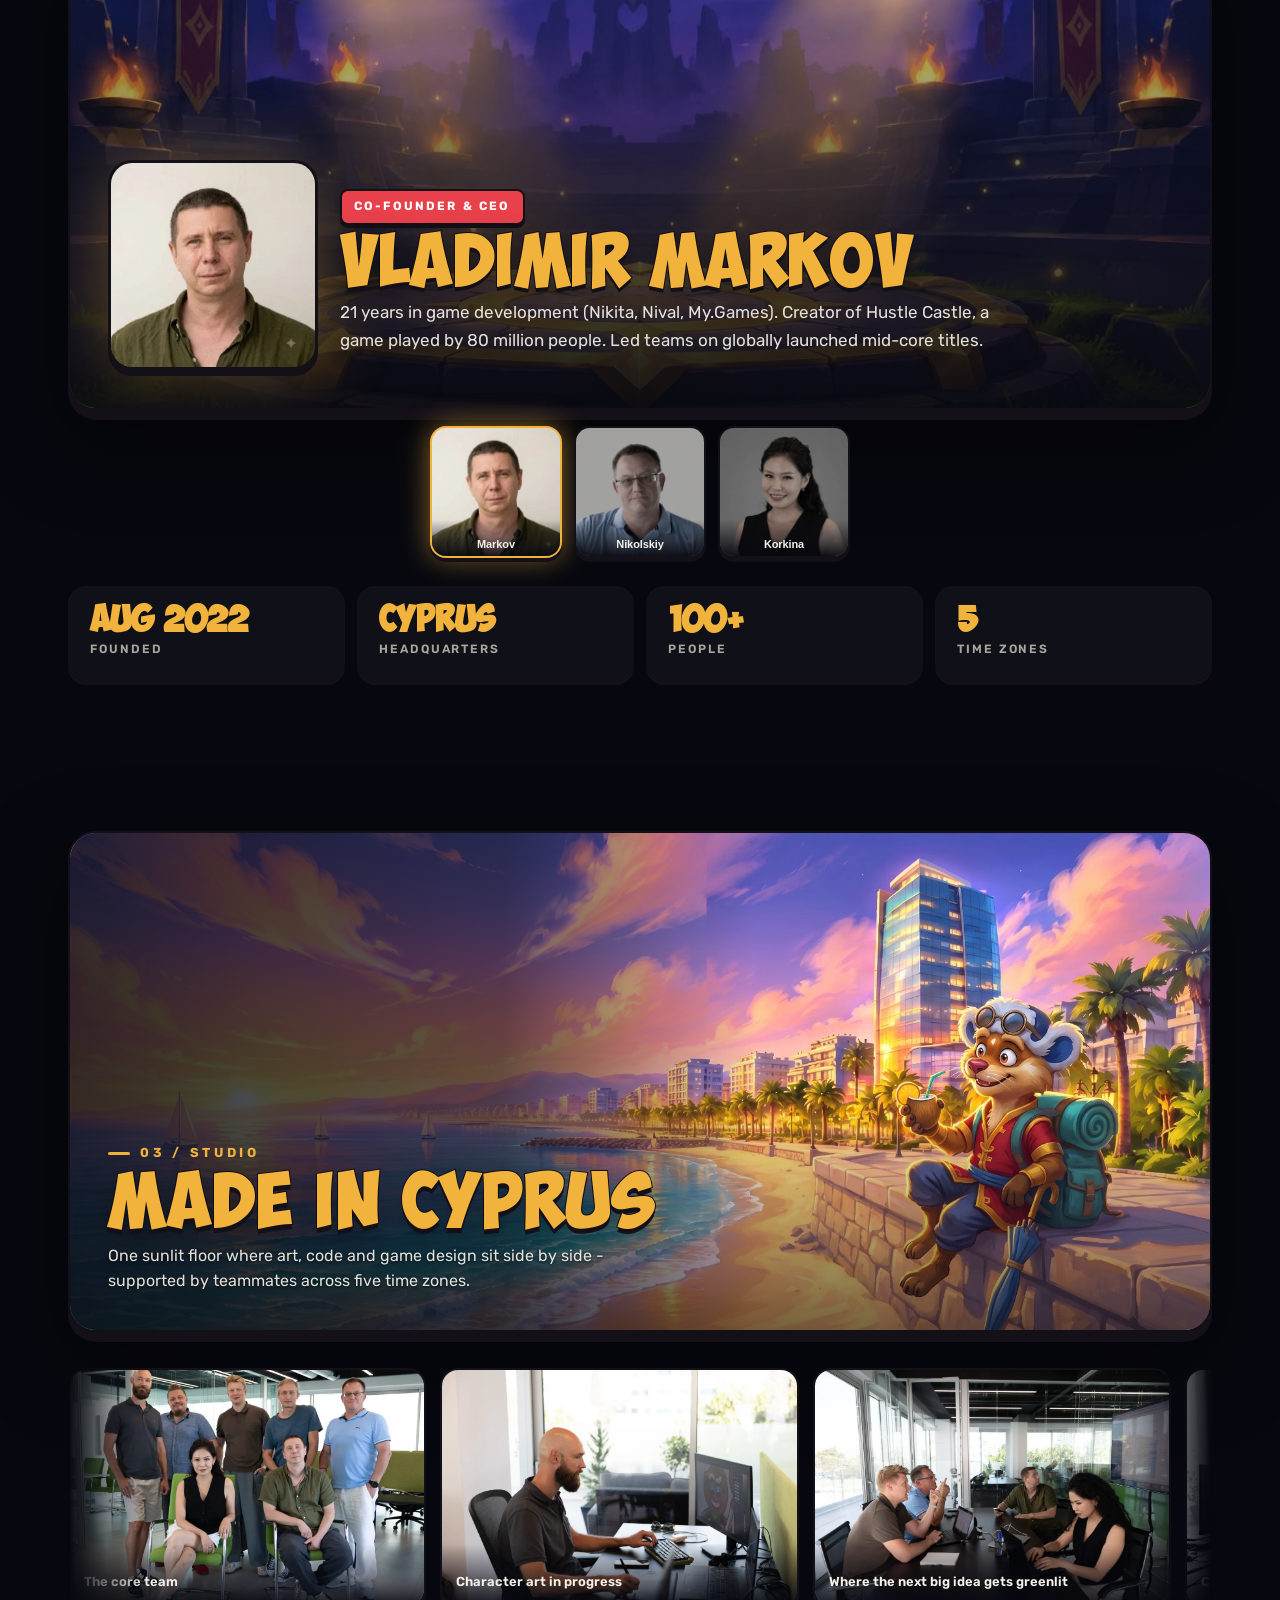
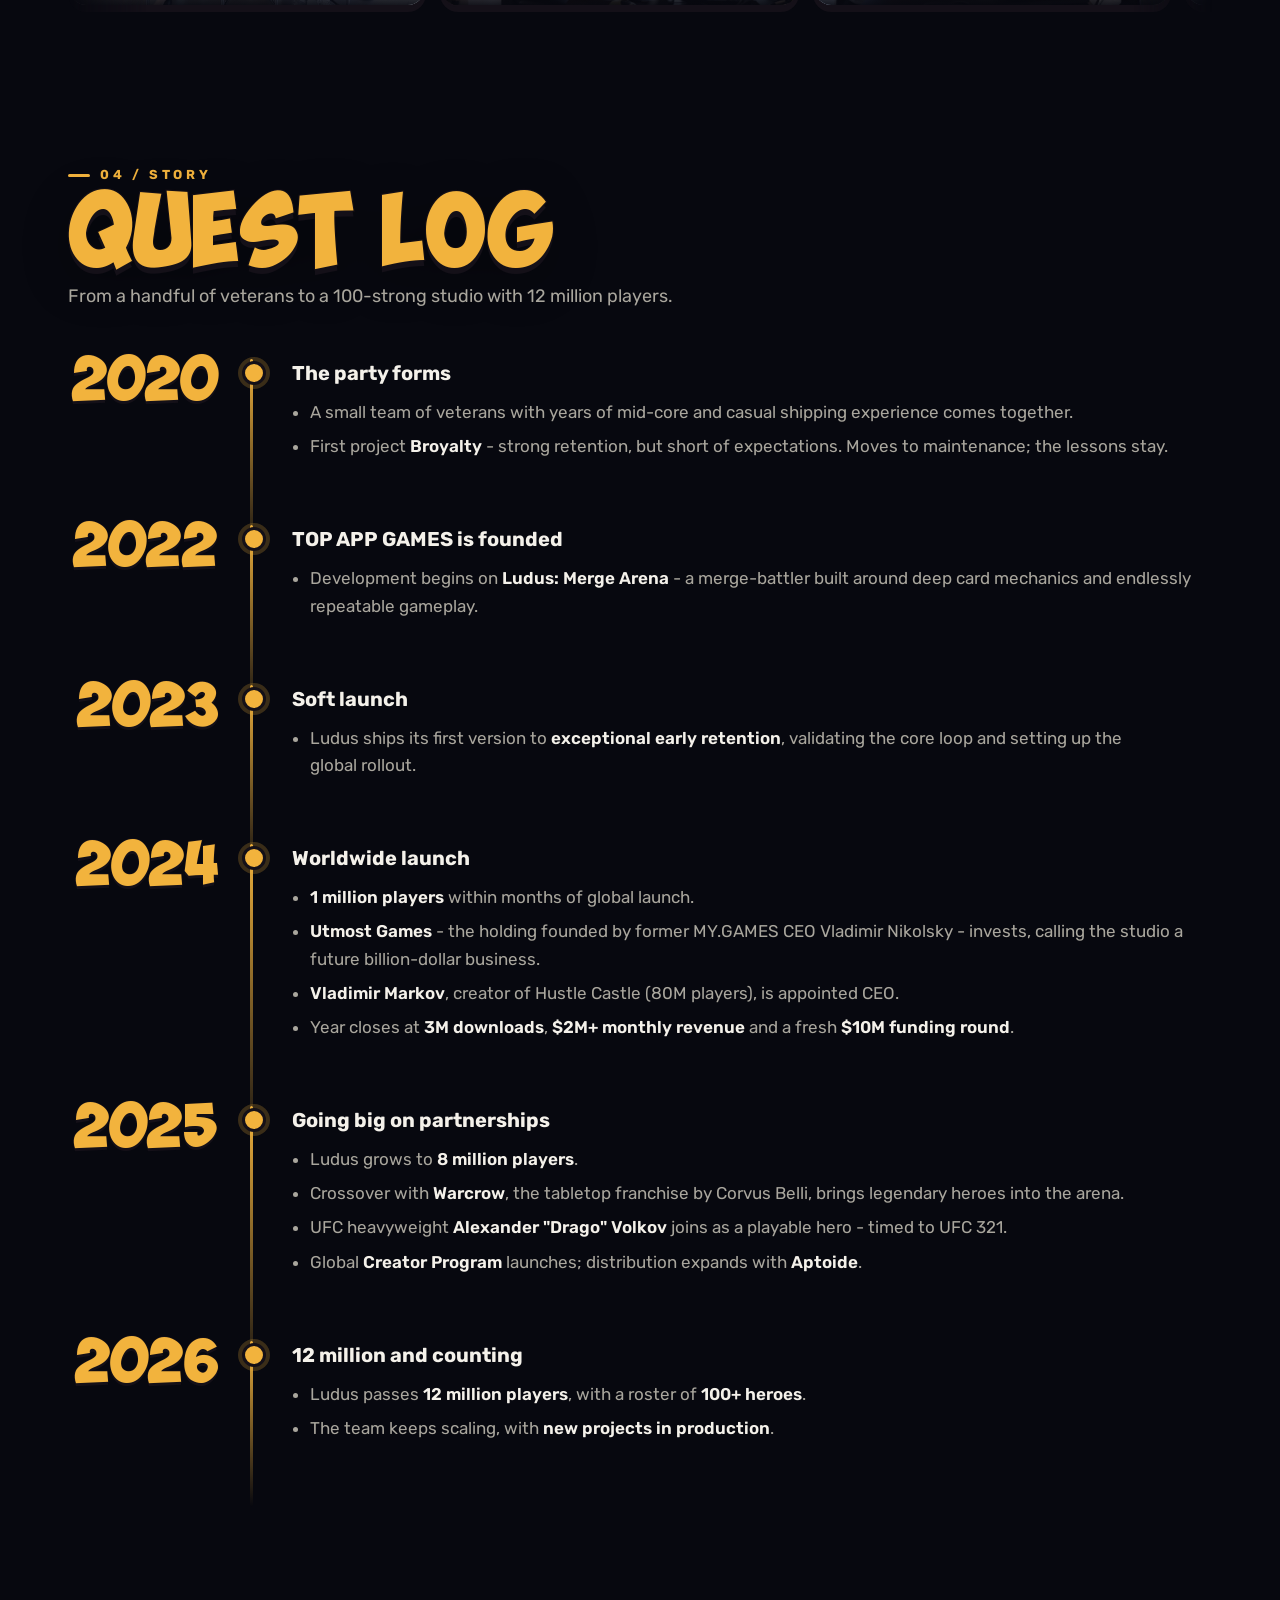
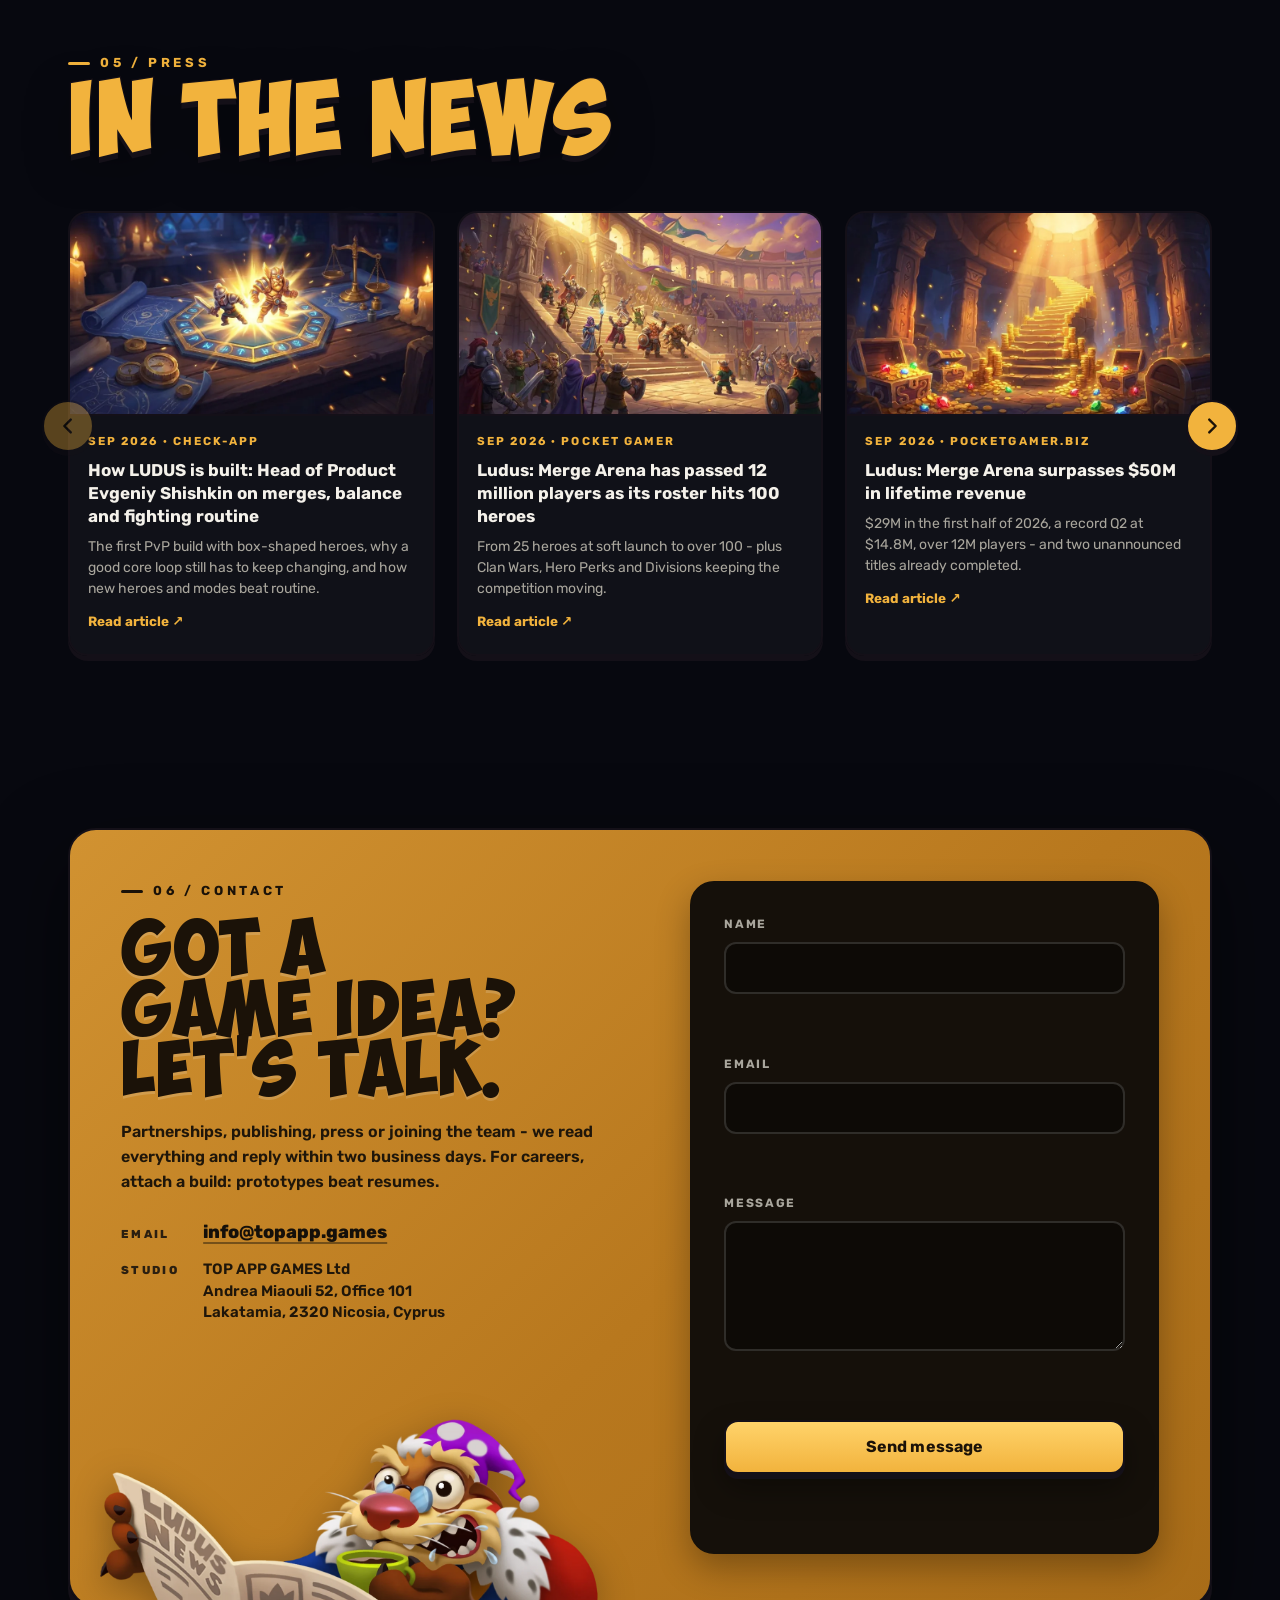
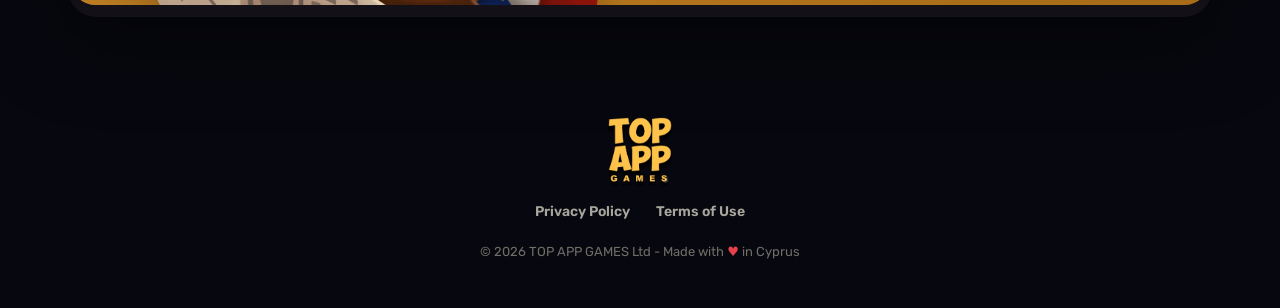
==== commit 8f63afbc: "Add files via upload" ====
--- a/index.html
+++ b/index.html
@@ -26,7 +26,7 @@
 <link href="https://fonts.googleapis.com/css2?family=Rubik:wght@400;500;600;700;800&display=swap" rel="stylesheet" />
 <link rel="preload" as="image" href="assets/hero-victory-bg.jpg" imagesrcset="assets/hero-victory-bg-1200.jpg 1200w, assets/hero-victory-bg.jpg 2400w" imagesizes="max(100vw, 160vh)" />
 <link rel="preload" as="image" href="assets/hero-victory-fg.webp?v=3" imagesrcset="assets/hero-victory-fg-1200.webp?v=3 1200w, assets/hero-victory-fg.webp?v=3 2400w" imagesizes="max(100vw, 160vh)" />
-<link rel="stylesheet" href="v3/v3.css?v=19" />
+<link rel="stylesheet" href="v3/v3.css?v=22" />
 <link rel="icon" type="image/png" href="assets/favicon.png" />
 <link rel="apple-touch-icon" href="assets/favicon.png" />
 </head>
@@ -141,8 +141,6 @@
   <div class="wrap">
     <div class="sec-h rv">
       <span class="eyebrow">02 / Team</span>
-      <h2 class="chunk">Choose your fighter</h2>
-      <p class="lead">Ten leaders, 100+ professionals across five time zones. Pick a card to meet the people shipping the games.</p>
     </div>
     <div class="rp rv" aria-live="polite">
       <div class="rp-in">
@@ -152,22 +150,14 @@
           <h3 class="rp-name chunk">Vladimir Markov</h3>
           <p class="rp-bio">21 years in game development (Nikita, Nival, My.Games). Creator of Hustle Castle, a game played by 80 million people. Led teams on globally launched mid-core titles.</p>
           <div class="rp-meta">
-            <span class="rp-xp">XP <i><b style="width: 84%"></b></i> <em>21 yrs</em></span>
             <a class="rp-li" href="#" target="_blank" rel="noopener" hidden>LinkedIn ↗</a>
           </div>
         </div>
       </div>
     </div>
     <div class="rgrid rv" role="group" aria-label="Leadership team">
-      <button class="rt" type="button" aria-pressed="true" data-img="assets/team-markov.webp" data-name="Vladimir Markov" data-role="Co-Founder &amp; CEO" data-xp="21" data-bio="21 years in game development (Nikita, Nival, My.Games). Creator of Hustle Castle, a game played by 80 million people. Led teams on globally launched mid-core titles."><img src="assets/team-markov.webp" alt="" loading="lazy" /><span>Markov</span></button>
-      <button class="rt" type="button" aria-pressed="false" data-img="assets/team-nikolskiy.webp" data-name="Vladimir Nikolskiy" data-role="Co-Founder" data-xp="20" data-bio="Two decades transforming an indie studio into My.Games - a $500M-turnover European gaming company. Founder of Utmost Games."><img src="assets/team-nikolskiy.webp" alt="" loading="lazy" /><span>Nikolskiy</span></button>
-      <button class="rt" type="button" aria-pressed="false" data-img="assets/team-trifonov.webp" data-name="Mikhail Trifonov" data-role="Managing Director" data-xp="18" data-bio="18+ years in mobile game development. Led game products with $500M+ in revenue (MY.GAMES). Focused on product strategy, game design and AI-powered development."><img src="assets/team-trifonov.webp" alt="" loading="lazy" /><span>Trifonov</span></button>
-      <button class="rt" type="button" aria-pressed="false" data-img="assets/team-shishkin.webp" data-name="Evgeni Shishkin" data-role="Executive Director" data-xp="10" data-li="https://www.linkedin.com/in/evgeniy-shishkin-01ba19127/" data-bio="10+ years in mid-core projects. Five years leading game-design teams."><img src="assets/team-shishkin.webp" alt="" loading="lazy" /><span>Shishkin</span></button>
-      <button class="rt" type="button" aria-pressed="false" data-img="assets/team-gamedesign.webp" data-name="Alexey Dergachev" data-role="Executive Director" data-xp="12" data-bio="12+ years levelling up through the game-design path. Passionate about R&amp;D processes, game mechanics and systems."><img src="assets/team-gamedesign.webp" alt="" loading="lazy" /><span>Dergachev</span></button>
-      <button class="rt" type="button" aria-pressed="false" data-img="assets/team-altunin.webp" data-name="Kirill Altunin" data-role="Tech Director" data-xp="19" data-li="https://www.linkedin.com/in/kirill-altunin/" data-bio="19 years of application development. 8 published games. Deep passion for game tech."><img src="assets/team-altunin.webp" alt="" loading="lazy" /><span>Altunin</span></button>
-      <button class="rt" type="button" aria-pressed="false" data-img="assets/team-kuklyushkin.webp" data-name="Denis Kuklyushkin" data-role="Art Director" data-xp="15" data-li="https://www.linkedin.com/in/denis-kuklyushkin-52456a4" data-bio="15+ years in gamedev. Broyalty, Ludus and more."><img src="assets/team-kuklyushkin.webp" alt="" loading="lazy" /><span>Kuklyushkin</span></button>
-      <button class="rt" type="button" aria-pressed="false" data-img="assets/team-kharlamov.webp" data-name="Nikita Kharlamov" data-role="Marketing Director" data-xp="10" data-li="https://www.linkedin.com/in/nikita-kharlamov-aa6570141/" data-bio="10 years of positive ROAS and counting."><img src="assets/team-kharlamov.webp" alt="" loading="lazy" /><span>Kharlamov</span></button>
-      <button class="rt" type="button" aria-pressed="false" data-img="assets/team-notyag.webp" data-name="George Notyag" data-role="Lead 3D Department" data-xp="15" data-li="https://www.linkedin.com/in/george-notyag-52555149/" data-bio="15 years in game development, 14 leading 3D teams. Mobile specialist."><img src="assets/team-notyag.webp" alt="" loading="lazy" /><span>Notyag</span></button>
+      <button class="rt" type="button" aria-pressed="true" data-img="assets/team-markov.webp" data-name="Vladimir Markov" data-role="Co-Founder &amp; CEO" data-bio="21 years in game development (Nikita, Nival, My.Games). Creator of Hustle Castle, a game played by 80 million people. Led teams on globally launched mid-core titles."><img src="assets/team-markov.webp" alt="" loading="lazy" /><span>Markov</span></button>
+      <button class="rt" type="button" aria-pressed="false" data-img="assets/team-nikolskiy.webp" data-name="Vladimir Nikolskiy" data-role="Co-Founder" data-bio="Founder of Utmost Games. Over two decades, he built a gaming business from the ground up into My.Games, a European company with $500M in annual turnover."><img src="assets/team-nikolskiy.webp" alt="" loading="lazy" /><span>Nikolskiy</span></button>
       <button class="rt" type="button" aria-pressed="false" data-img="assets/team-korkina.webp" data-name="Diana Korkina" data-role="Chief Business Development Officer" data-li="https://www.linkedin.com/in/diana-korkina-892267133/" data-bio="Drives partnerships, publishing and growth deals - connecting our games with platforms, partners and new markets."><img src="assets/team-korkina.webp" alt="" loading="lazy" /><span>Korkina</span></button>
     </div>
     <div class="facts rv">
@@ -276,7 +266,7 @@
 </footer>
 
 <script src="v3/chiptune-royal.js?v=1"></script>
-<script src="v3/v3.js?v=6"></script>
+<script src="v3/v3.js?v=7"></script>
 <script src="v3/hero-fx.js?v=3" defer></script>
 </body>
 </html>
--- a/v3/v3.css
+++ b/v3/v3.css
@@ -199,17 +199,16 @@
 .rp.swap .rp-name,.rp.swap .rp-bio,.rp.swap .rp-tag{animation:slide .5s var(--ease)}
 @keyframes slam{0%{transform:scale(1.15) translateY(-10px);opacity:0}100%{transform:none;opacity:1}}
 @keyframes slide{0%{transform:translateX(18px);opacity:0}100%{transform:none;opacity:1}}
-.rgrid{display:grid;grid-template-columns:repeat(5,1fr);gap:10px;margin-top:16px}
+.rgrid{display:grid;grid-template-columns:repeat(3,minmax(0,1fr));gap:10px;margin:16px auto 0;max-width:420px}
 .rt{position:relative;padding:0;border:2px solid var(--line);border-radius:16px;overflow:hidden;background:#0B0C14;cursor:pointer;aspect-ratio:1;box-shadow:0 4px 0 var(--line);transition:transform .2s var(--pop),box-shadow .2s}
 .rt img{width:100%;height:100%;object-fit:cover;filter:saturate(.6) brightness(.8);transition:filter .25s,transform .4s var(--ease)}
 .rt:hover img,.rt[aria-pressed="true"] img{filter:none;transform:scale(1.07)}
 .rt:hover{transform:translateY(-3px);box-shadow:0 7px 0 var(--line)}
 .rt:focus-visible{outline:3px solid var(--gold2);outline-offset:2px}
 .rt[aria-pressed="true"]{outline:3px solid var(--gold);outline-offset:-3px;box-shadow:0 4px 0 var(--line),0 0 28px rgba(242,179,61,.55)}
-.rt[aria-pressed="true"]::after{content:'P1';position:absolute;top:6px;left:6px;padding:2px 6px;border-radius:6px;background:var(--gold);color:#1B1208;font-size:10px;font-weight:800;letter-spacing:.08em;border:1.5px solid var(--line)}
 .rt span{position:absolute;left:0;right:0;bottom:0;padding:18px 6px 6px;font-size:11px;font-weight:700;background:linear-gradient(to top,rgba(7,8,15,.92),transparent);text-align:center;white-space:nowrap;overflow:hidden;text-overflow:ellipsis;color:var(--ink)}
 @media(min-width:700px){.rp-in{grid-template-columns:auto 1fr}}
-@media(min-width:1140px){.rgrid{grid-template-columns:repeat(10,1fr);gap:12px}.rt span{font-size:11px;letter-spacing:-.01em}}
+@media(min-width:1140px){.rgrid{gap:12px}.rt span{font-size:11px;letter-spacing:-.01em}}
 .facts{display:grid;grid-template-columns:repeat(2,1fr);gap:12px;margin-top:28px}
 .fact{padding:18px 20px;border:2px solid var(--line);border-radius:18px;background:var(--card);box-shadow:0 4px 0 var(--line)}
 .fact b{display:block;font-family:var(--display);font-size:26px;color:var(--gold);line-height:1.1}
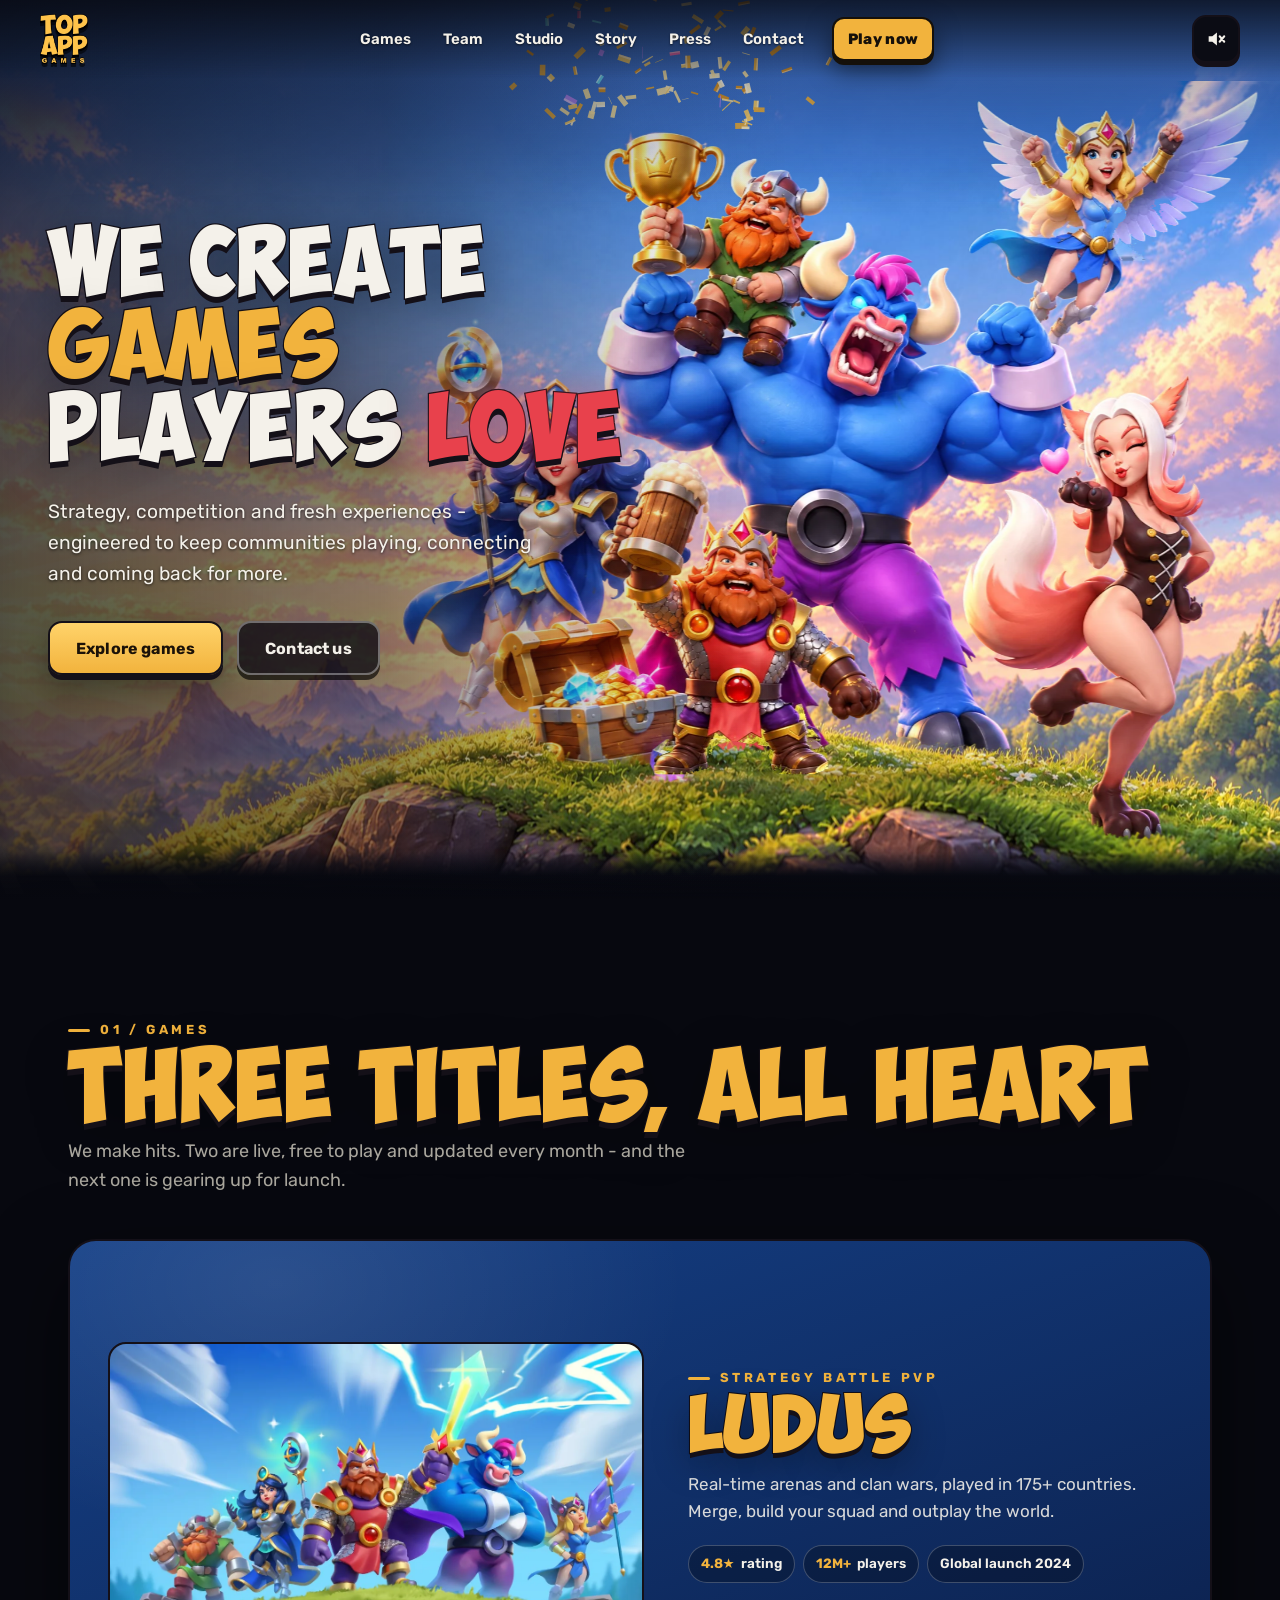
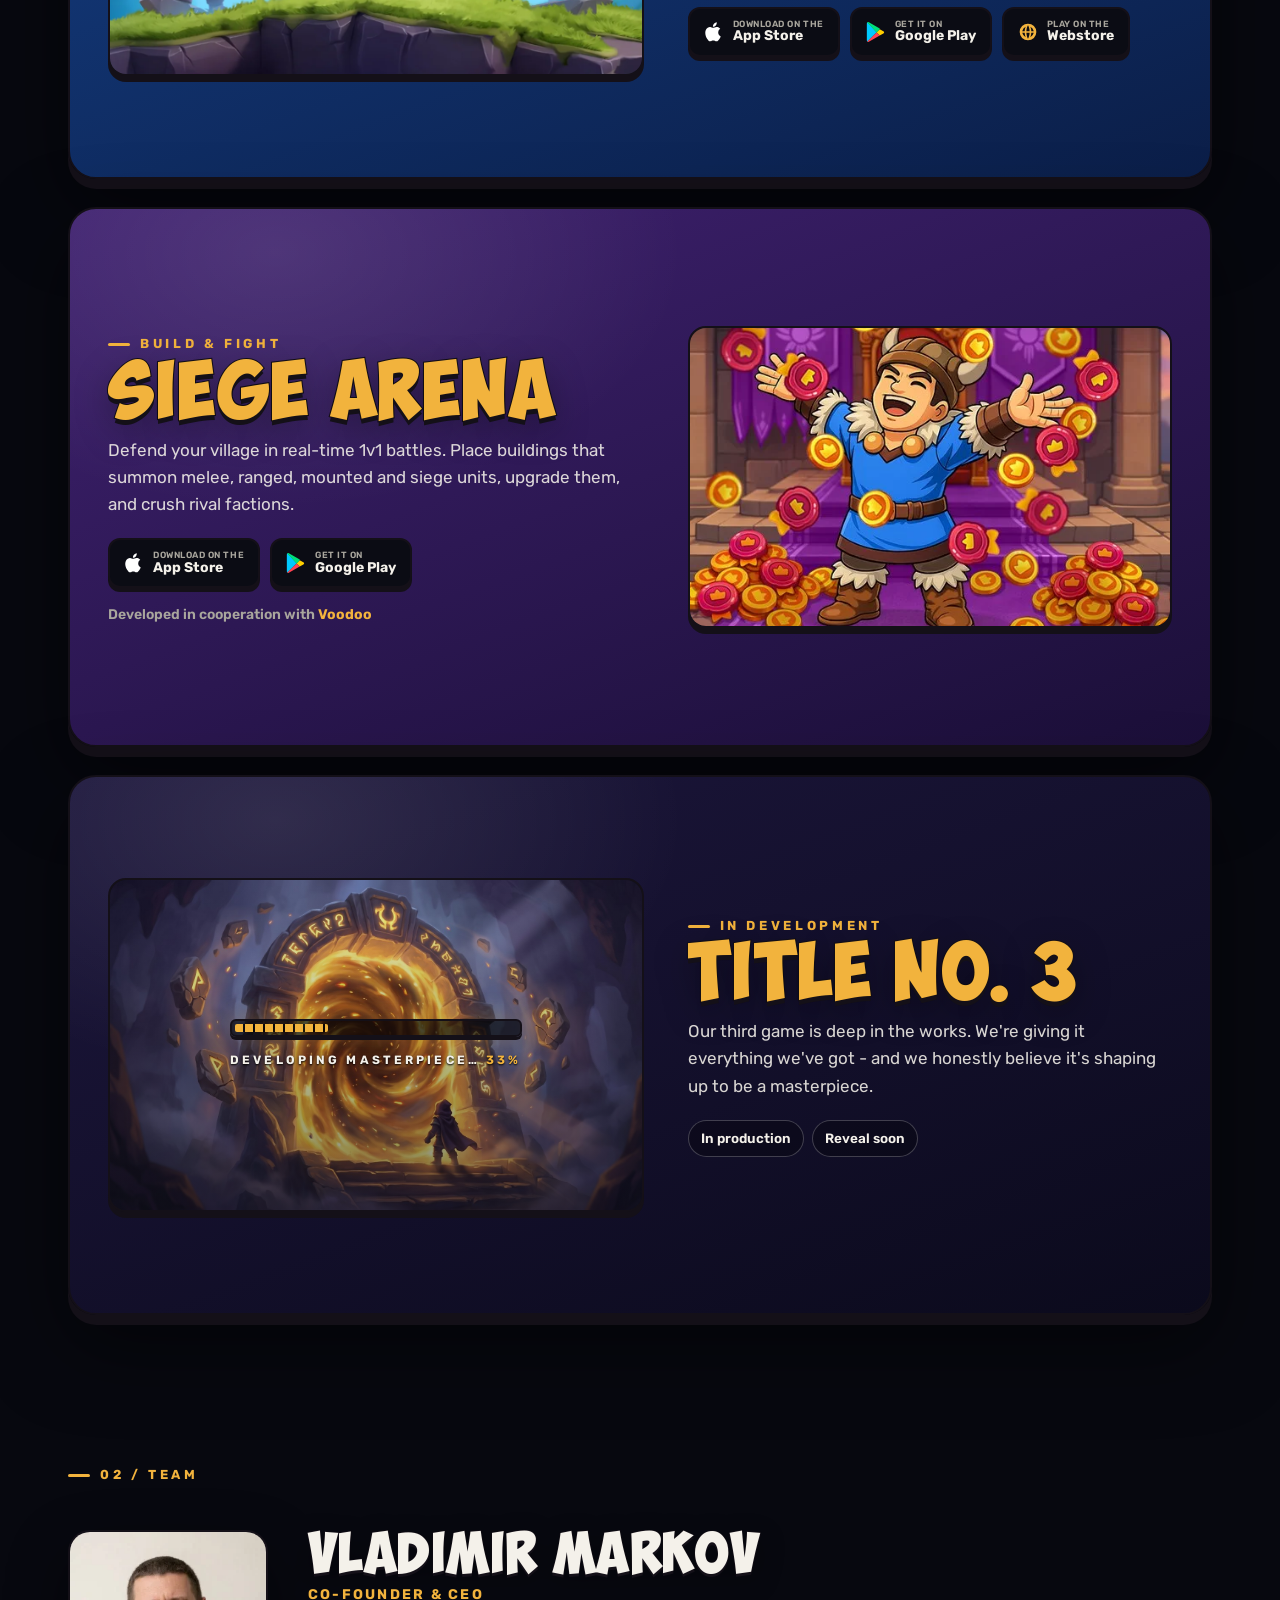
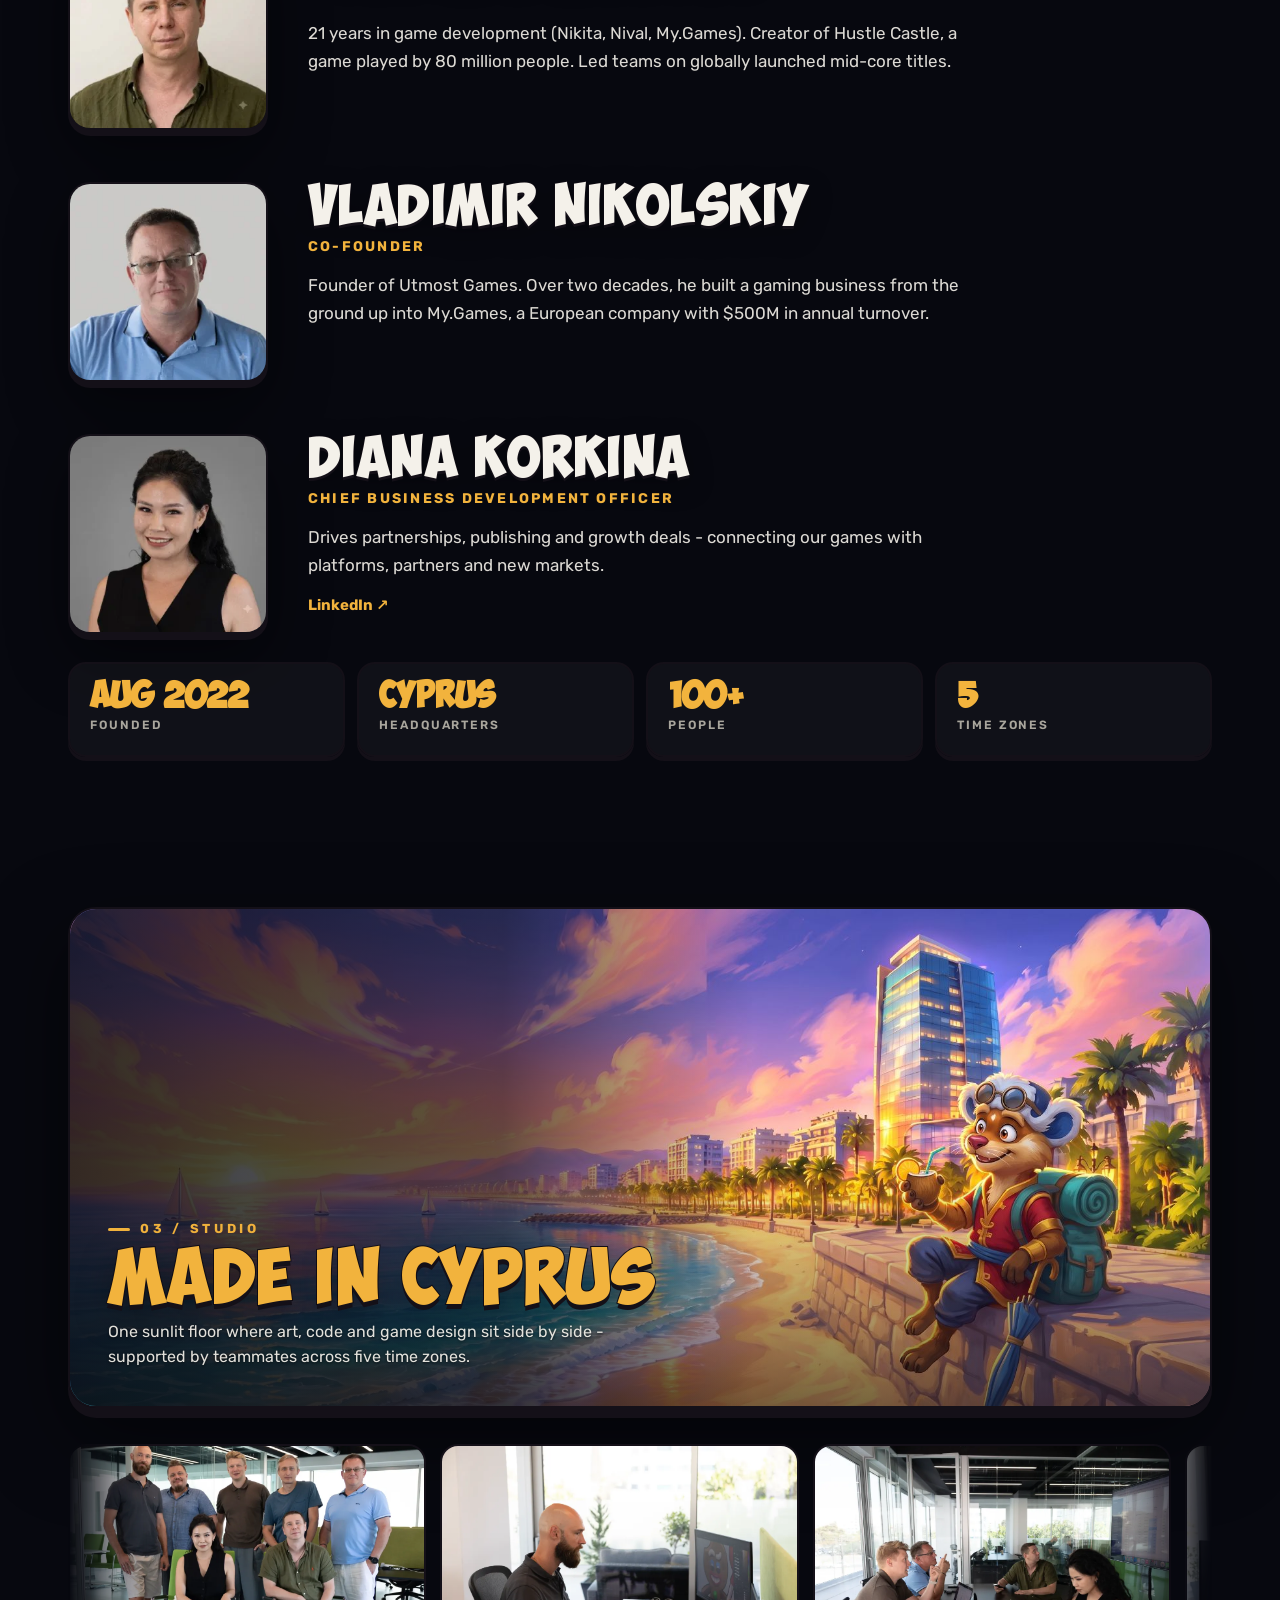
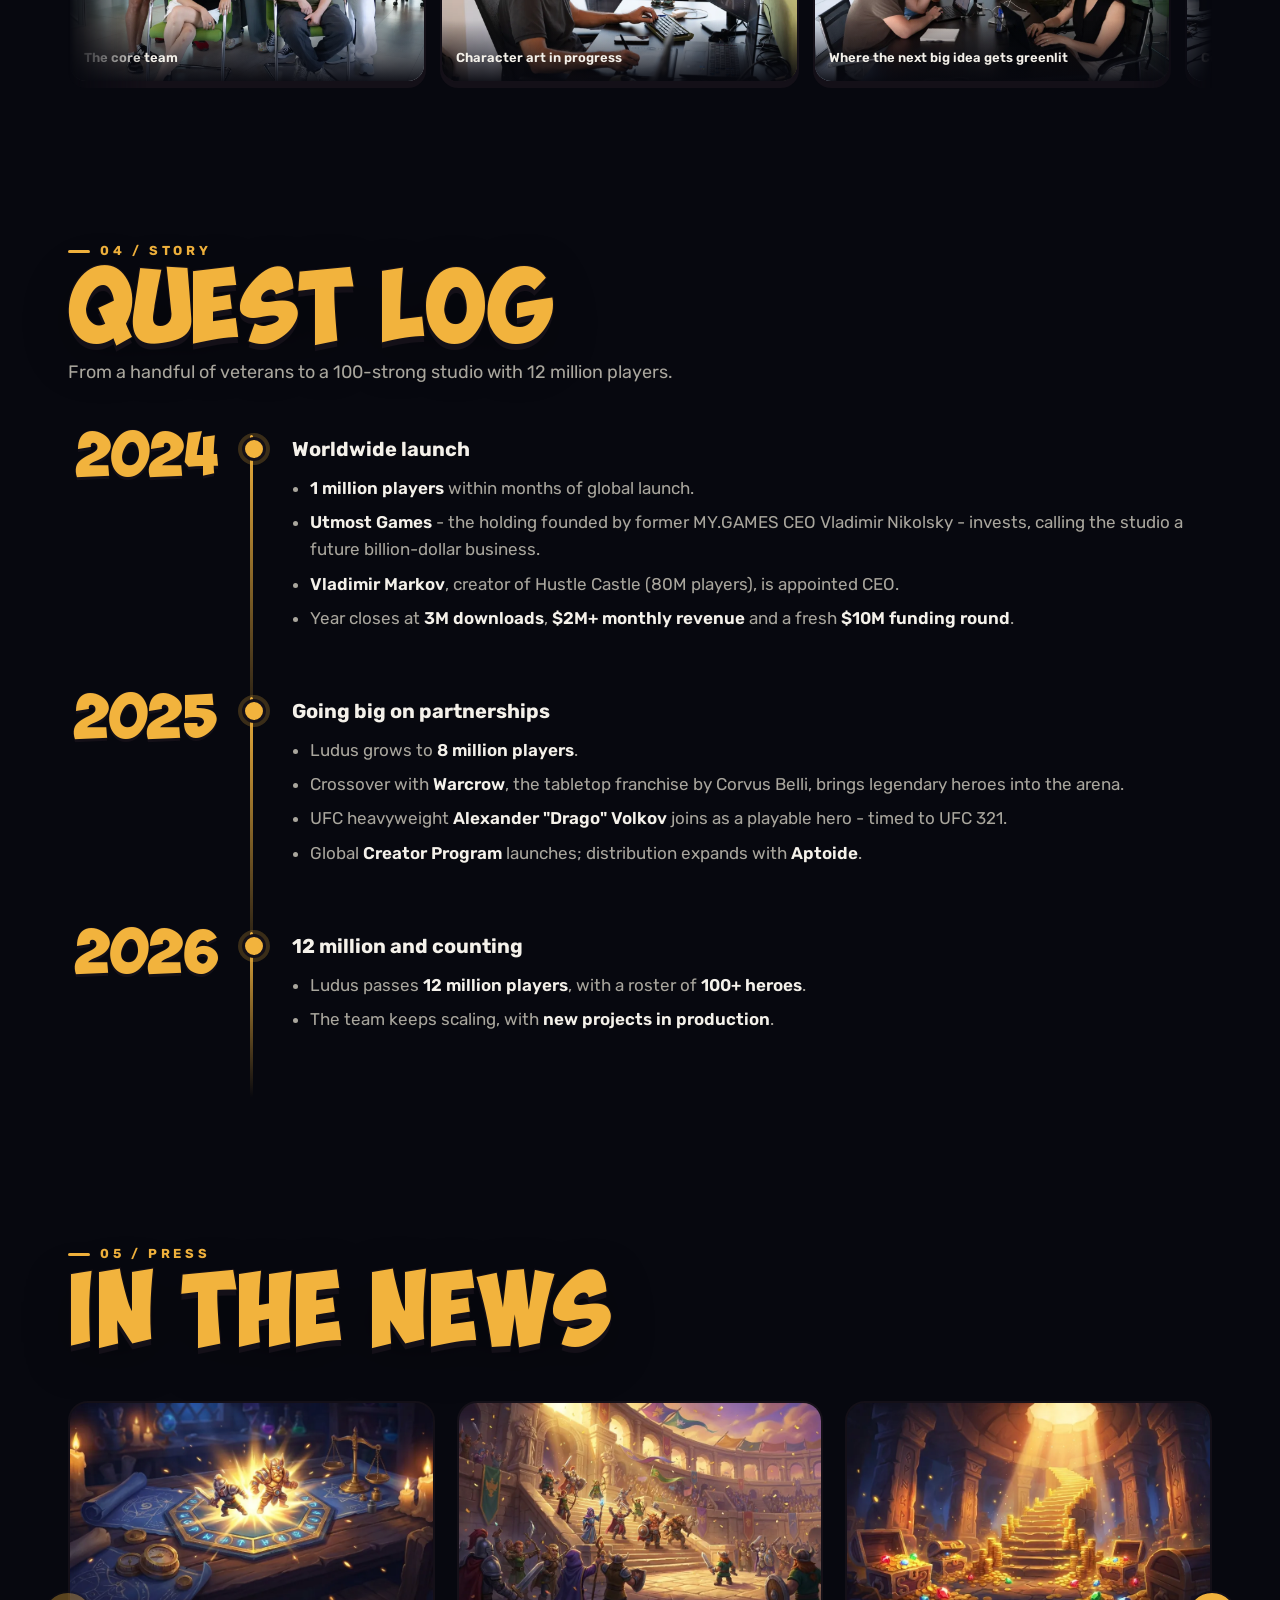
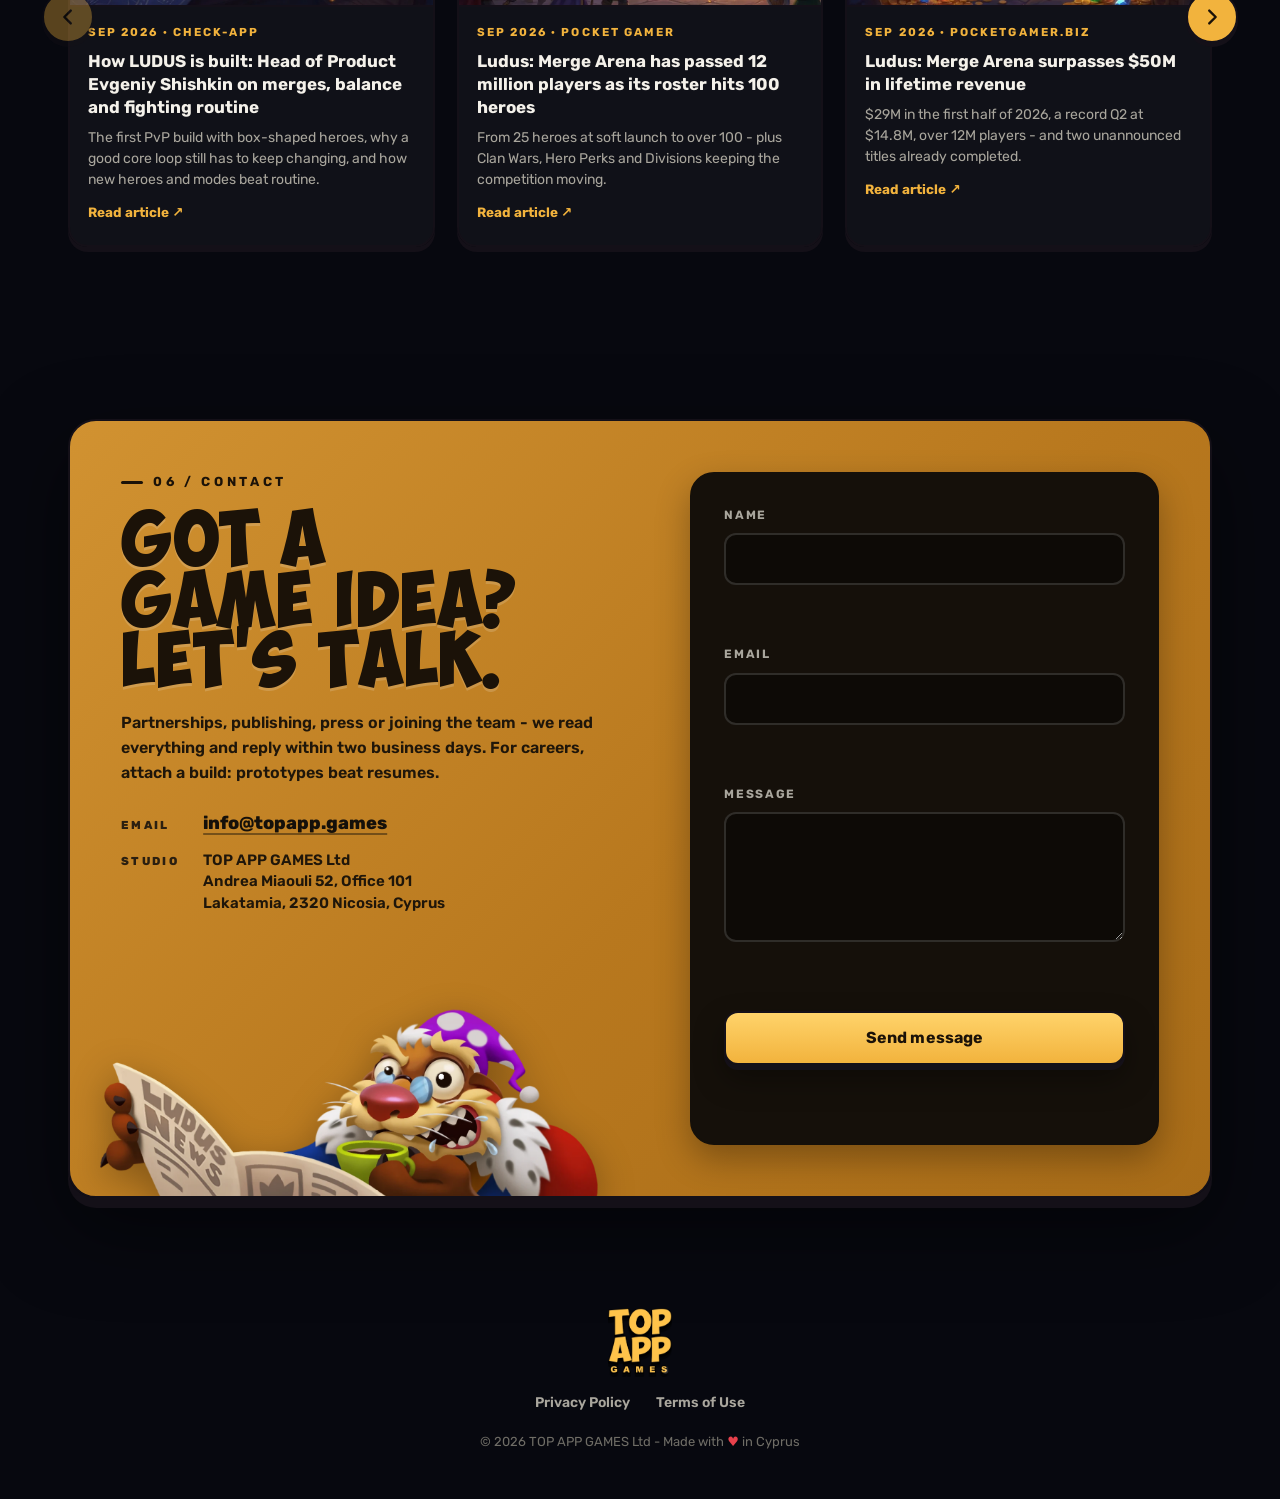
==== commit ca15d5cf: "Add files via upload" ====
--- a/index.html
+++ b/index.html
@@ -26,7 +26,7 @@
 <link href="https://fonts.googleapis.com/css2?family=Rubik:wght@400;500;600;700;800&display=swap" rel="stylesheet" />
 <link rel="preload" as="image" href="assets/hero-victory-bg.jpg" imagesrcset="assets/hero-victory-bg-1200.jpg 1200w, assets/hero-victory-bg.jpg 2400w" imagesizes="max(100vw, 160vh)" />
 <link rel="preload" as="image" href="assets/hero-victory-fg.webp?v=3" imagesrcset="assets/hero-victory-fg-1200.webp?v=3 1200w, assets/hero-victory-fg.webp?v=3 2400w" imagesizes="max(100vw, 160vh)" />
-<link rel="stylesheet" href="v3/v3.css?v=22" />
+<link rel="stylesheet" href="v3/v3.css?v=23" />
 <link rel="icon" type="image/png" href="assets/favicon.png" />
 <link rel="apple-touch-icon" href="assets/favicon.png" />
 </head>
@@ -142,23 +142,10 @@
     <div class="sec-h rv">
       <span class="eyebrow">02 / Team</span>
     </div>
-    <div class="rp rv" aria-live="polite">
-      <div class="rp-in">
-        <img class="rp-img" src="assets/team-markov.webp" alt="Vladimir Markov" />
-        <div>
-          <span class="rp-tag">Co-Founder &amp; CEO</span>
-          <h3 class="rp-name chunk">Vladimir Markov</h3>
-          <p class="rp-bio">21 years in game development (Nikita, Nival, My.Games). Creator of Hustle Castle, a game played by 80 million people. Led teams on globally launched mid-core titles.</p>
-          <div class="rp-meta">
-            <a class="rp-li" href="#" target="_blank" rel="noopener" hidden>LinkedIn ↗</a>
-          </div>
-        </div>
-      </div>
-    </div>
-    <div class="rgrid rv" role="group" aria-label="Leadership team">
-      <button class="rt" type="button" aria-pressed="true" data-img="assets/team-markov.webp" data-name="Vladimir Markov" data-role="Co-Founder &amp; CEO" data-bio="21 years in game development (Nikita, Nival, My.Games). Creator of Hustle Castle, a game played by 80 million people. Led teams on globally launched mid-core titles."><img src="assets/team-markov.webp" alt="" loading="lazy" /><span>Markov</span></button>
-      <button class="rt" type="button" aria-pressed="false" data-img="assets/team-nikolskiy.webp" data-name="Vladimir Nikolskiy" data-role="Co-Founder" data-bio="Founder of Utmost Games. Over two decades, he built a gaming business from the ground up into My.Games, a European company with $500M in annual turnover."><img src="assets/team-nikolskiy.webp" alt="" loading="lazy" /><span>Nikolskiy</span></button>
-      <button class="rt" type="button" aria-pressed="false" data-img="assets/team-korkina.webp" data-name="Diana Korkina" data-role="Chief Business Development Officer" data-li="https://www.linkedin.com/in/diana-korkina-892267133/" data-bio="Drives partnerships, publishing and growth deals - connecting our games with platforms, partners and new markets."><img src="assets/team-korkina.webp" alt="" loading="lazy" /><span>Korkina</span></button>
+    <div class="team">
+      <article class="tm rv"><img class="tm-ph" src="assets/team-markov.webp" alt="Vladimir Markov" width="288" height="288" loading="lazy" /><div class="tm-body"><div class="tm-head"><h3 class="tm-name chunk chunk-ink">Vladimir Markov</h3><p class="tm-role">Co-Founder &amp; CEO</p></div><p class="tm-bio">21 years in game development (Nikita, Nival, My.Games). Creator of Hustle Castle, a game played by 80 million people. Led teams on globally launched mid-core titles.</p></div></article>
+      <article class="tm rv"><img class="tm-ph" src="assets/team-nikolskiy.webp" alt="Vladimir Nikolskiy" width="288" height="288" loading="lazy" /><div class="tm-body"><div class="tm-head"><h3 class="tm-name chunk chunk-ink">Vladimir Nikolskiy</h3><p class="tm-role">Co-Founder</p></div><p class="tm-bio">Founder of Utmost Games. Over two decades, he built a gaming business from the ground up into My.Games, a European company with $500M in annual turnover.</p></div></article>
+      <article class="tm rv"><img class="tm-ph" src="assets/team-korkina.webp" alt="Diana Korkina" width="288" height="288" loading="lazy" /><div class="tm-body"><div class="tm-head"><h3 class="tm-name chunk chunk-ink">Diana Korkina</h3><p class="tm-role">Chief Business Development Officer</p></div><p class="tm-bio">Drives partnerships, publishing and growth deals - connecting our games with platforms, partners and new markets.</p><a class="tm-li" href="https://www.linkedin.com/in/diana-korkina-892267133/" target="_blank" rel="noopener">LinkedIn ↗</a></div></article>
     </div>
     <div class="facts rv">
       <div class="fact"><b>Aug 2022</b><span>founded</span></div>
@@ -203,9 +190,6 @@
       <p class="lead">From a handful of veterans to a 100-strong studio with 12 million players.</p>
     </div>
     <div class="quest">
-      <div class="q rv"><div class="q-year">2020</div><div class="q-body"><div class="q-title">The party forms</div><ul><li>A small team of veterans with years of mid-core and casual shipping experience comes together.</li><li>First project <b>Broyalty</b> - strong retention, but short of expectations. Moves to maintenance; the lessons stay.</li></ul></div></div>
-      <div class="q rv"><div class="q-year">2022</div><div class="q-body"><div class="q-title">TOP APP GAMES is founded</div><ul><li>Development begins on <b>Ludus: Merge Arena</b> - a merge-battler built around deep card mechanics and endlessly repeatable gameplay.</li></ul></div></div>
-      <div class="q rv"><div class="q-year">2023</div><div class="q-body"><div class="q-title">Soft launch</div><ul><li>Ludus ships its first version to <b>exceptional early retention</b>, validating the core loop and setting up the global rollout.</li></ul></div></div>
       <div class="q rv"><div class="q-year">2024</div><div class="q-body"><div class="q-title">Worldwide launch</div><ul><li><b>1 million players</b> within months of global launch.</li><li><b>Utmost Games</b> - the holding founded by former MY.GAMES CEO Vladimir Nikolsky - invests, calling the studio a future billion-dollar business.</li><li><b>Vladimir Markov</b>, creator of Hustle Castle (80M players), is appointed CEO.</li><li>Year closes at <b>3M downloads</b>, <b>$2M+ monthly revenue</b> and a fresh <b>$10M funding round</b>.</li></ul></div></div>
       <div class="q rv"><div class="q-year">2025</div><div class="q-body"><div class="q-title">Going big on partnerships</div><ul><li>Ludus grows to <b>8 million players</b>.</li><li>Crossover with <b>Warcrow</b>, the tabletop franchise by Corvus Belli, brings legendary heroes into the arena.</li><li>UFC heavyweight <b>Alexander "Drago" Volkov</b> joins as a playable hero - timed to UFC 321.</li><li>Global <b>Creator Program</b> launches; distribution expands with <b>Aptoide</b>.</li></ul></div></div>
       <div class="q rv"><div class="q-year">2026</div><div class="q-body"><div class="q-title">12 million and counting</div><ul><li>Ludus passes <b>12 million players</b>, with a roster of <b>100+ heroes</b>.</li><li>The team keeps scaling, with <b>new projects in production</b>.</li></ul></div></div>
@@ -266,7 +250,7 @@
 </footer>
 
 <script src="v3/chiptune-royal.js?v=1"></script>
-<script src="v3/v3.js?v=7"></script>
+<script src="v3/v3.js?v=8"></script>
 <script src="v3/hero-fx.js?v=3" defer></script>
 </body>
 </html>
--- a/v3/v3.css
+++ b/v3/v3.css
@@ -180,35 +180,16 @@
 @media(min-width:960px){.gcard{grid-template-columns:1.05fr .95fr;gap:44px}.gcard.rev .g-art{order:2}}
 @media(max-width:560px){.stores{gap:6px}.store{flex:1 1 0;justify-content:center;padding:0 8px;height:46px}.store small{display:none}.store b{font-size:12.5px;white-space:nowrap}}
 
-/* team - character select */
-.rp{position:relative;border-radius:28px;border:2px solid var(--line);overflow:hidden;box-shadow:0 10px 0 var(--line),0 30px 80px rgba(0,0,0,.5);background:#120F22 url('../assets/v3-roster-stage-m.jpg') center 35%/cover no-repeat;min-height:480px;display:grid;align-items:end}
-.rp::before{content:'';position:absolute;inset:0;background:linear-gradient(180deg,rgba(7,8,15,.05),rgba(7,8,15,.5) 45%,rgba(7,8,15,.94))}
-.rp-in{position:relative;display:grid;gap:22px;padding:clamp(20px,3vw,38px);align-items:end}
-.rp-img{width:clamp(130px,17vw,210px);aspect-ratio:1;border-radius:24px;object-fit:cover;border:3px solid var(--line);box-shadow:0 6px 0 var(--line),0 0 70px rgba(242,179,61,.35);background:#0B0C14}
-.rp-tag{display:inline-block;padding:6px 12px;border-radius:8px;background:var(--red);border:2px solid var(--line);color:#fff;font-weight:700;font-size:12px;letter-spacing:.18em;text-transform:uppercase;box-shadow:0 3px 0 var(--line)}
-.rp-name{font-size:clamp(32px,4.2vw,58px);margin:12px 0 10px}
-.rp-bio{color:var(--ink);opacity:.92;margin:0 0 16px;max-width:62ch;text-wrap:pretty}
-.rp-meta{display:flex;flex-wrap:wrap;gap:12px 24px;align-items:center}
-.rp-xp{display:flex;align-items:center;gap:10px;font-size:12px;font-weight:700;letter-spacing:.14em;text-transform:uppercase;color:var(--muted)}
-.rp-xp i{display:block;width:150px;height:14px;padding:2px;border:2px solid var(--line);border-radius:4px;background:rgba(0,0,0,.55);overflow:hidden}
-.rp-xp i b{display:block;height:100%;width:0;background:repeating-linear-gradient(90deg,var(--gold) 0 8px,rgba(0,0,0,.4) 8px 10px);transition:width .7s var(--ease)}
-.rp-xp em{font-style:normal;color:var(--gold)}
-.rp-li{display:inline-flex;align-items:center;gap:6px;font-weight:700;font-size:14px}
-.rp-li[hidden],.rp-xp[hidden]{display:none}
-.rp.swap .rp-img{animation:slam .55s var(--pop)}
-.rp.swap .rp-name,.rp.swap .rp-bio,.rp.swap .rp-tag{animation:slide .5s var(--ease)}
-@keyframes slam{0%{transform:scale(1.15) translateY(-10px);opacity:0}100%{transform:none;opacity:1}}
-@keyframes slide{0%{transform:translateX(18px);opacity:0}100%{transform:none;opacity:1}}
-.rgrid{display:grid;grid-template-columns:repeat(3,minmax(0,1fr));gap:10px;margin:16px auto 0;max-width:420px}
-.rt{position:relative;padding:0;border:2px solid var(--line);border-radius:16px;overflow:hidden;background:#0B0C14;cursor:pointer;aspect-ratio:1;box-shadow:0 4px 0 var(--line);transition:transform .2s var(--pop),box-shadow .2s}
-.rt img{width:100%;height:100%;object-fit:cover;filter:saturate(.6) brightness(.8);transition:filter .25s,transform .4s var(--ease)}
-.rt:hover img,.rt[aria-pressed="true"] img{filter:none;transform:scale(1.07)}
-.rt:hover{transform:translateY(-3px);box-shadow:0 7px 0 var(--line)}
-.rt:focus-visible{outline:3px solid var(--gold2);outline-offset:2px}
-.rt[aria-pressed="true"]{outline:3px solid var(--gold);outline-offset:-3px;box-shadow:0 4px 0 var(--line),0 0 28px rgba(242,179,61,.55)}
-.rt span{position:absolute;left:0;right:0;bottom:0;padding:18px 6px 6px;font-size:11px;font-weight:700;background:linear-gradient(to top,rgba(7,8,15,.92),transparent);text-align:center;white-space:nowrap;overflow:hidden;text-overflow:ellipsis;color:var(--ink)}
-@media(min-width:700px){.rp-in{grid-template-columns:auto 1fr}}
-@media(min-width:1140px){.rgrid{gap:12px}.rt span{font-size:11px;letter-spacing:-.01em}}
+/* team - list */
+.team{display:grid;gap:clamp(32px,5vw,52px);max-width:940px;margin-bottom:28px}
+.tm{display:grid;grid-template-columns:clamp(150px,18vw,200px) minmax(0,1fr);gap:clamp(20px,3.4vw,40px);align-items:start}
+.tm-ph{width:100%;height:auto;aspect-ratio:1;object-fit:cover;border-radius:22px;border:2px solid var(--line);box-shadow:0 6px 0 var(--line),0 24px 60px rgba(0,0,0,.45);background:#0B0C14}
+.tm-body{padding-top:4px}
+.tm-name{font-size:clamp(26px,3.4vw,42px);margin:0}
+.tm-role{margin:10px 0 0;font-size:14px;font-weight:700;letter-spacing:.16em;text-transform:uppercase;color:var(--gold);line-height:1.4}
+.tm-bio{margin:16px 0 0;max-width:60ch;color:var(--ink);opacity:.9;text-wrap:pretty}
+.tm-li{display:inline-flex;align-items:center;gap:6px;margin-top:14px;font-weight:700;font-size:15px}
+@media(max-width:699px){.tm{grid-template-columns:96px minmax(0,1fr);gap:16px 18px;align-items:center}.tm-body{display:contents}.tm-name{font-size:24px}.tm-role{font-size:12px;margin-top:6px}.tm-bio,.tm-li{grid-column:1/-1}.tm-bio{margin:0}.tm-li{justify-self:start;margin:0}.tm-ph{border-radius:18px;box-shadow:0 4px 0 var(--line)}}
 .facts{display:grid;grid-template-columns:repeat(2,1fr);gap:12px;margin-top:28px}
 .fact{padding:18px 20px;border:2px solid var(--line);border-radius:18px;background:var(--card);box-shadow:0 4px 0 var(--line)}
 .fact b{display:block;font-family:var(--display);font-size:26px;color:var(--gold);line-height:1.1}
@@ -330,14 +311,11 @@
 @media(max-width:700px){
 .hero-bg{--fx:76%}.hs-par{--fh:84cqh;--fb:.04}.hero-shade{background:linear-gradient(180deg,rgba(7,8,15,.55),rgba(7,8,15,.5) 40%,rgba(7,8,15,.62) 75%,var(--bg))}
 .g-vid{display:block}
-.rp{background-image:url('../assets/v3-roster-stage-m.jpg');min-height:0}
 .studio-banner{background-image:url('../assets/v3-studio-wall-m.jpg')}
 .sec{padding:84px 0 16px}
 .hero{min-height:0;padding:112px 0 64px}
 .nav.solid{backdrop-filter:none;-webkit-backdrop-filter:none;background:rgba(7,8,15,.94)}
-.gcard,.rp,.studio-banner,.cplate{box-shadow:0 8px 0 var(--line)}
-.rt span{font-size:10px;padding:14px 4px 4px}
-.rp-xp i{width:110px}
+.gcard,.studio-banner,.cplate{box-shadow:0 8px 0 var(--line)}
 .q{grid-template-columns:1fr;gap:0}
 .q-year{text-align:left;padding:0 0 8px 30px;font-size:28px}
 .q-body{padding-bottom:40px}
@@ -358,6 +336,5 @@
 .photo-track{animation:none}
 .rv{opacity:1;transform:none;transition:none}
 .q-body::after,.q-body::before{transform:none;transition:none}
-.rp.swap .rp-img,.rp.swap .rp-name,.rp.swap .rp-bio,.rp.swap .rp-tag{animation:none}
-.gcard .g-art img,.rt img{transition:none}
+.gcard .g-art img{transition:none}
 }
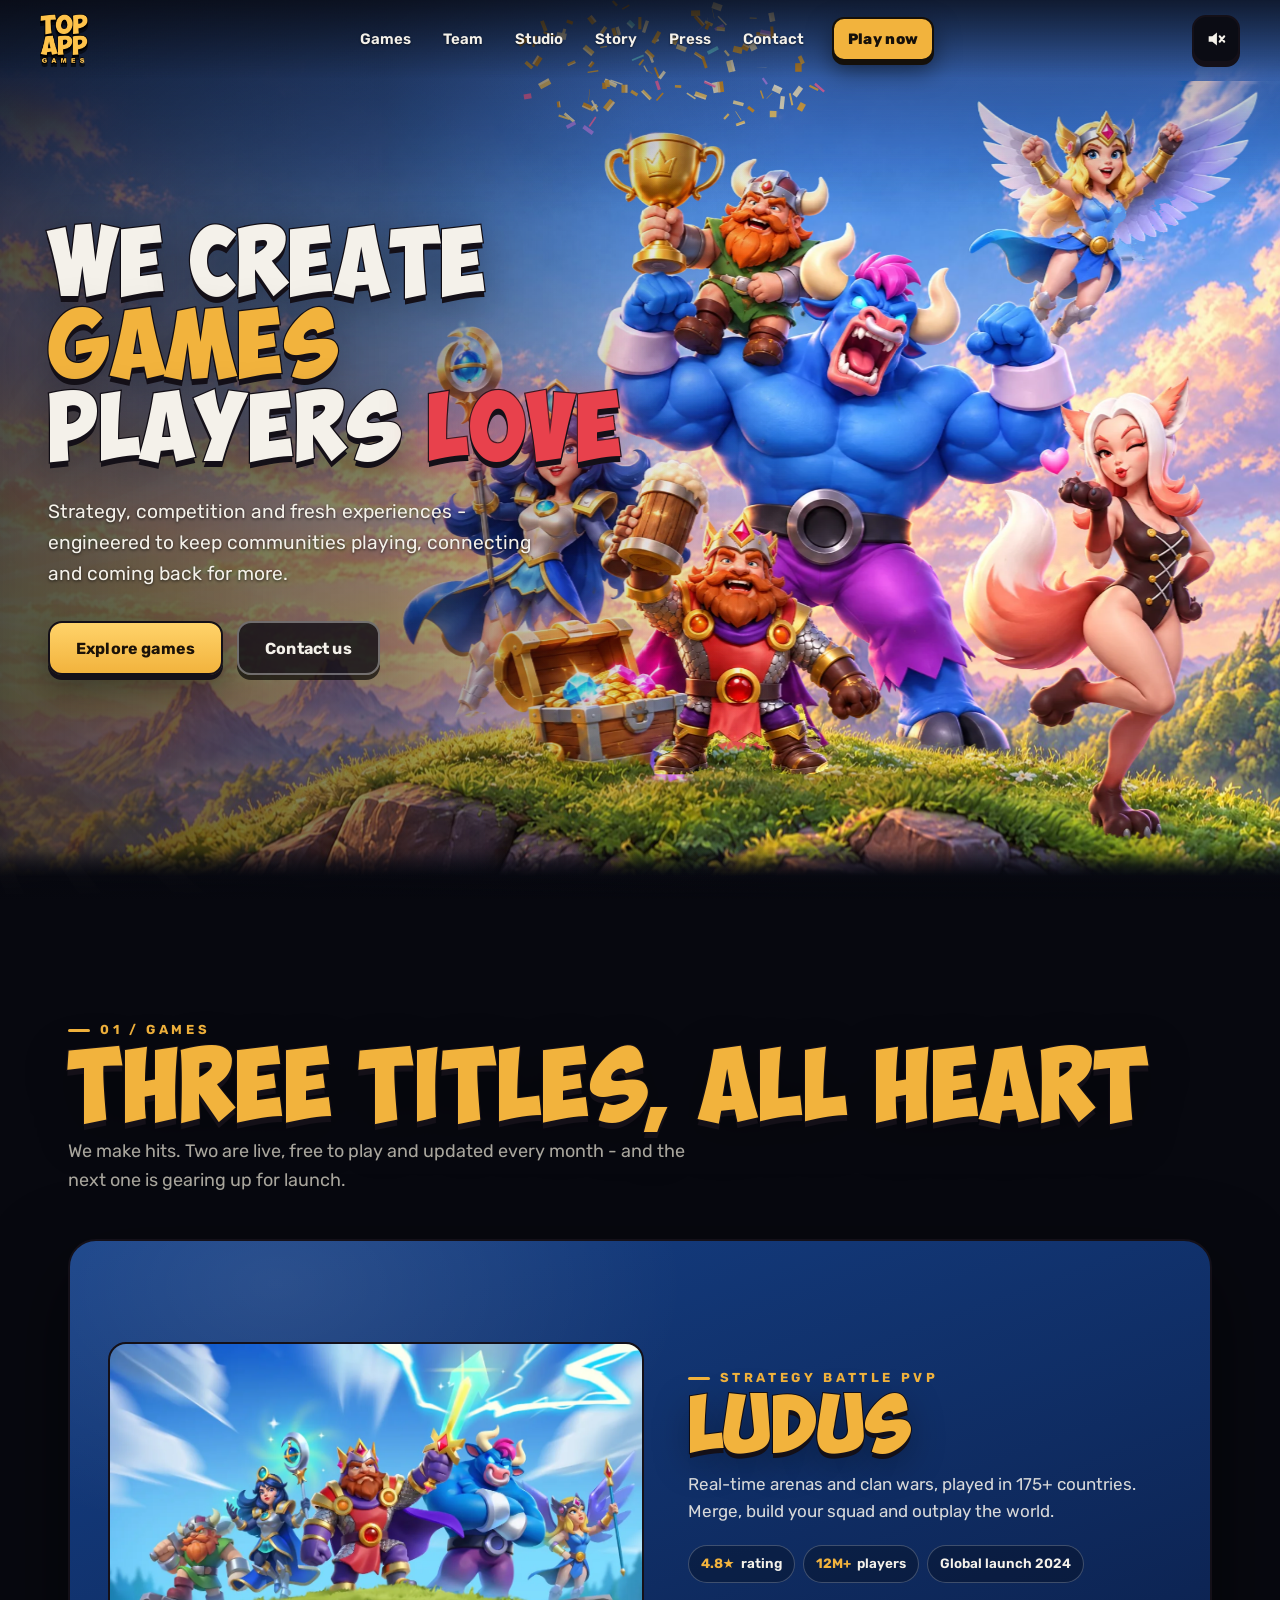
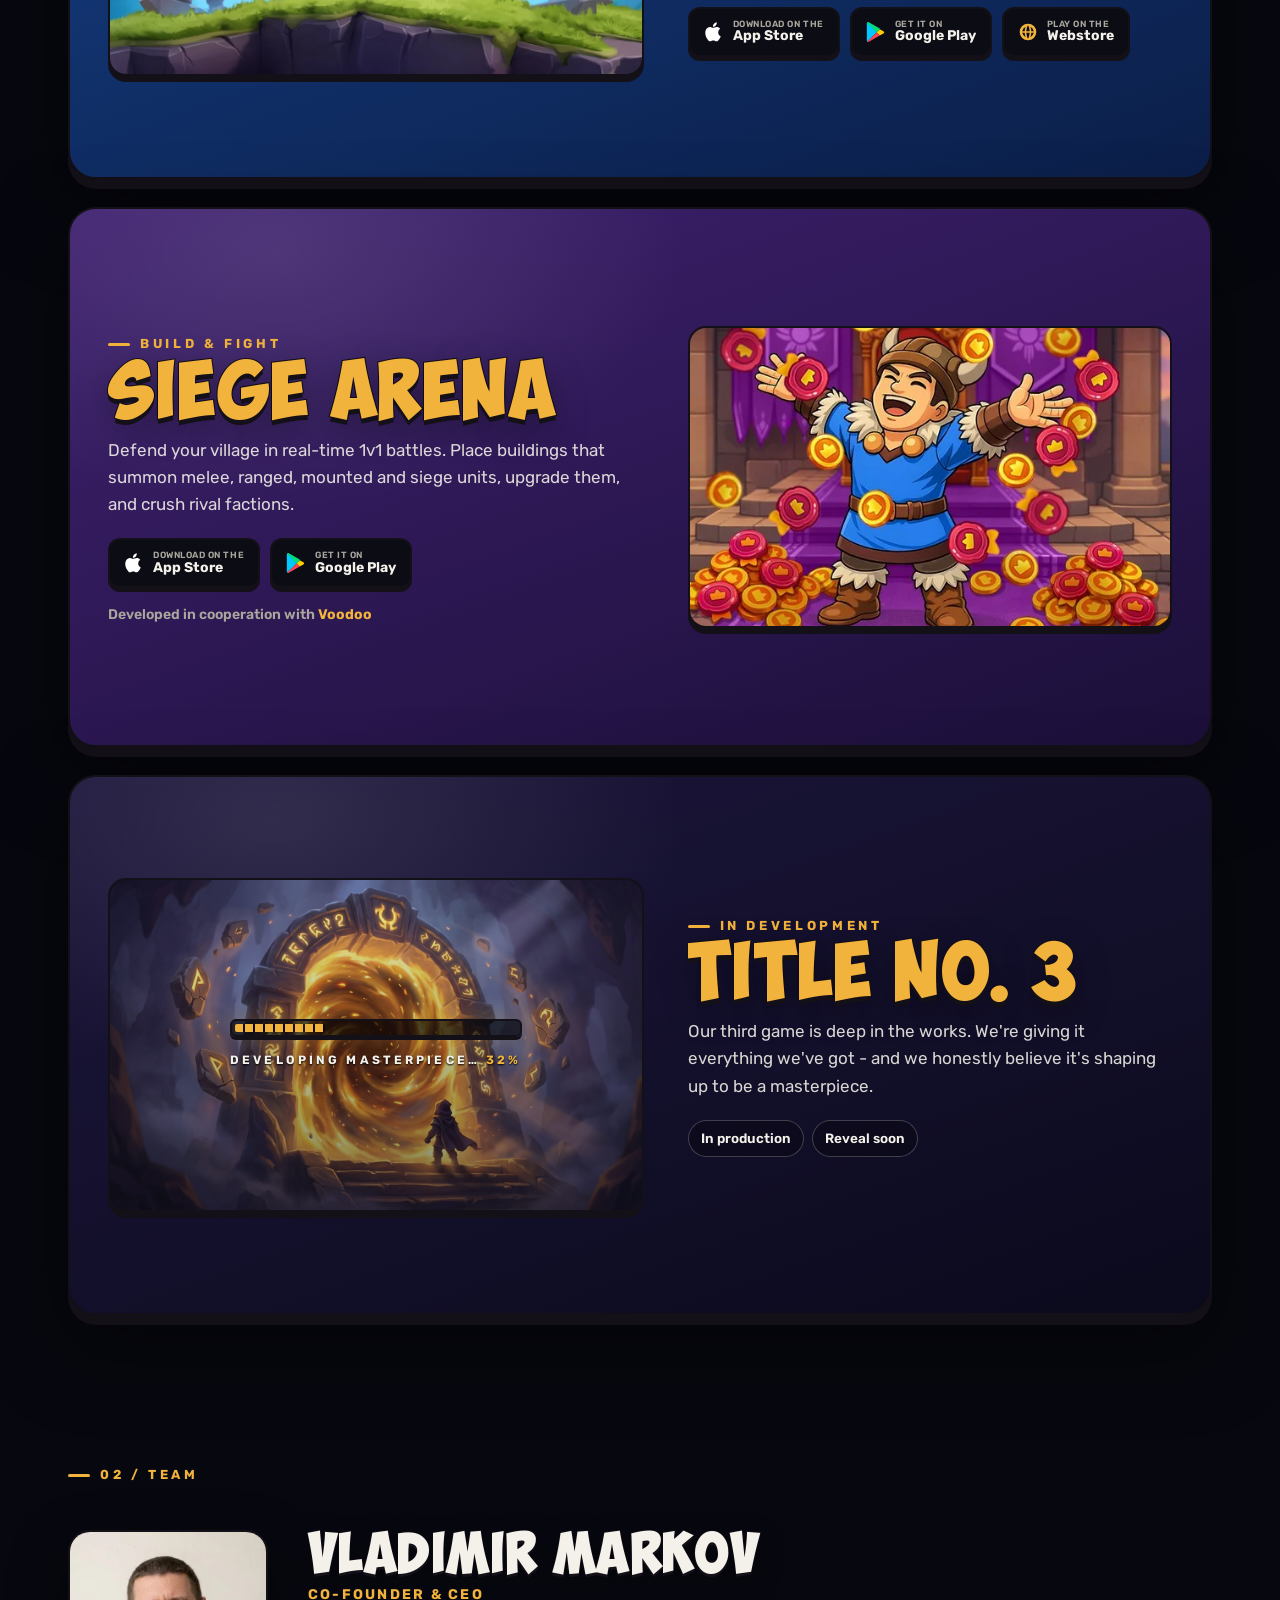
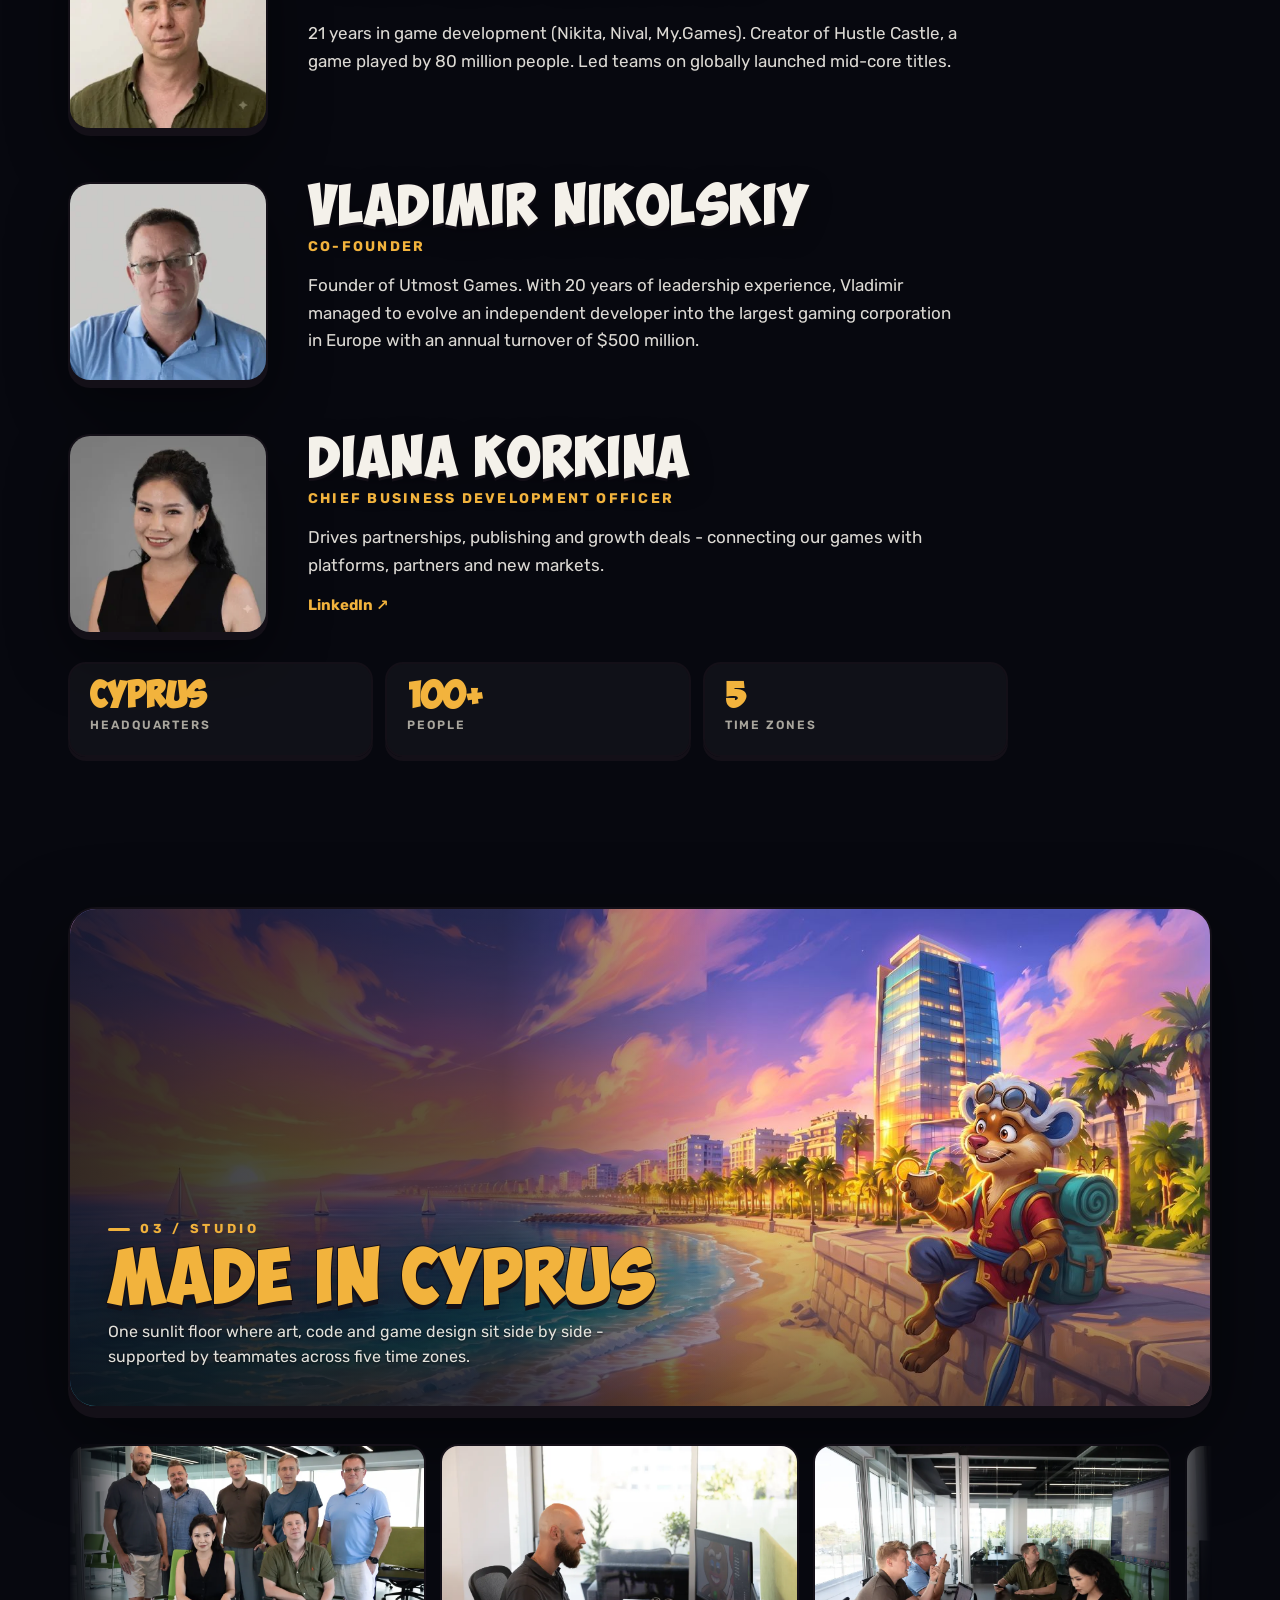
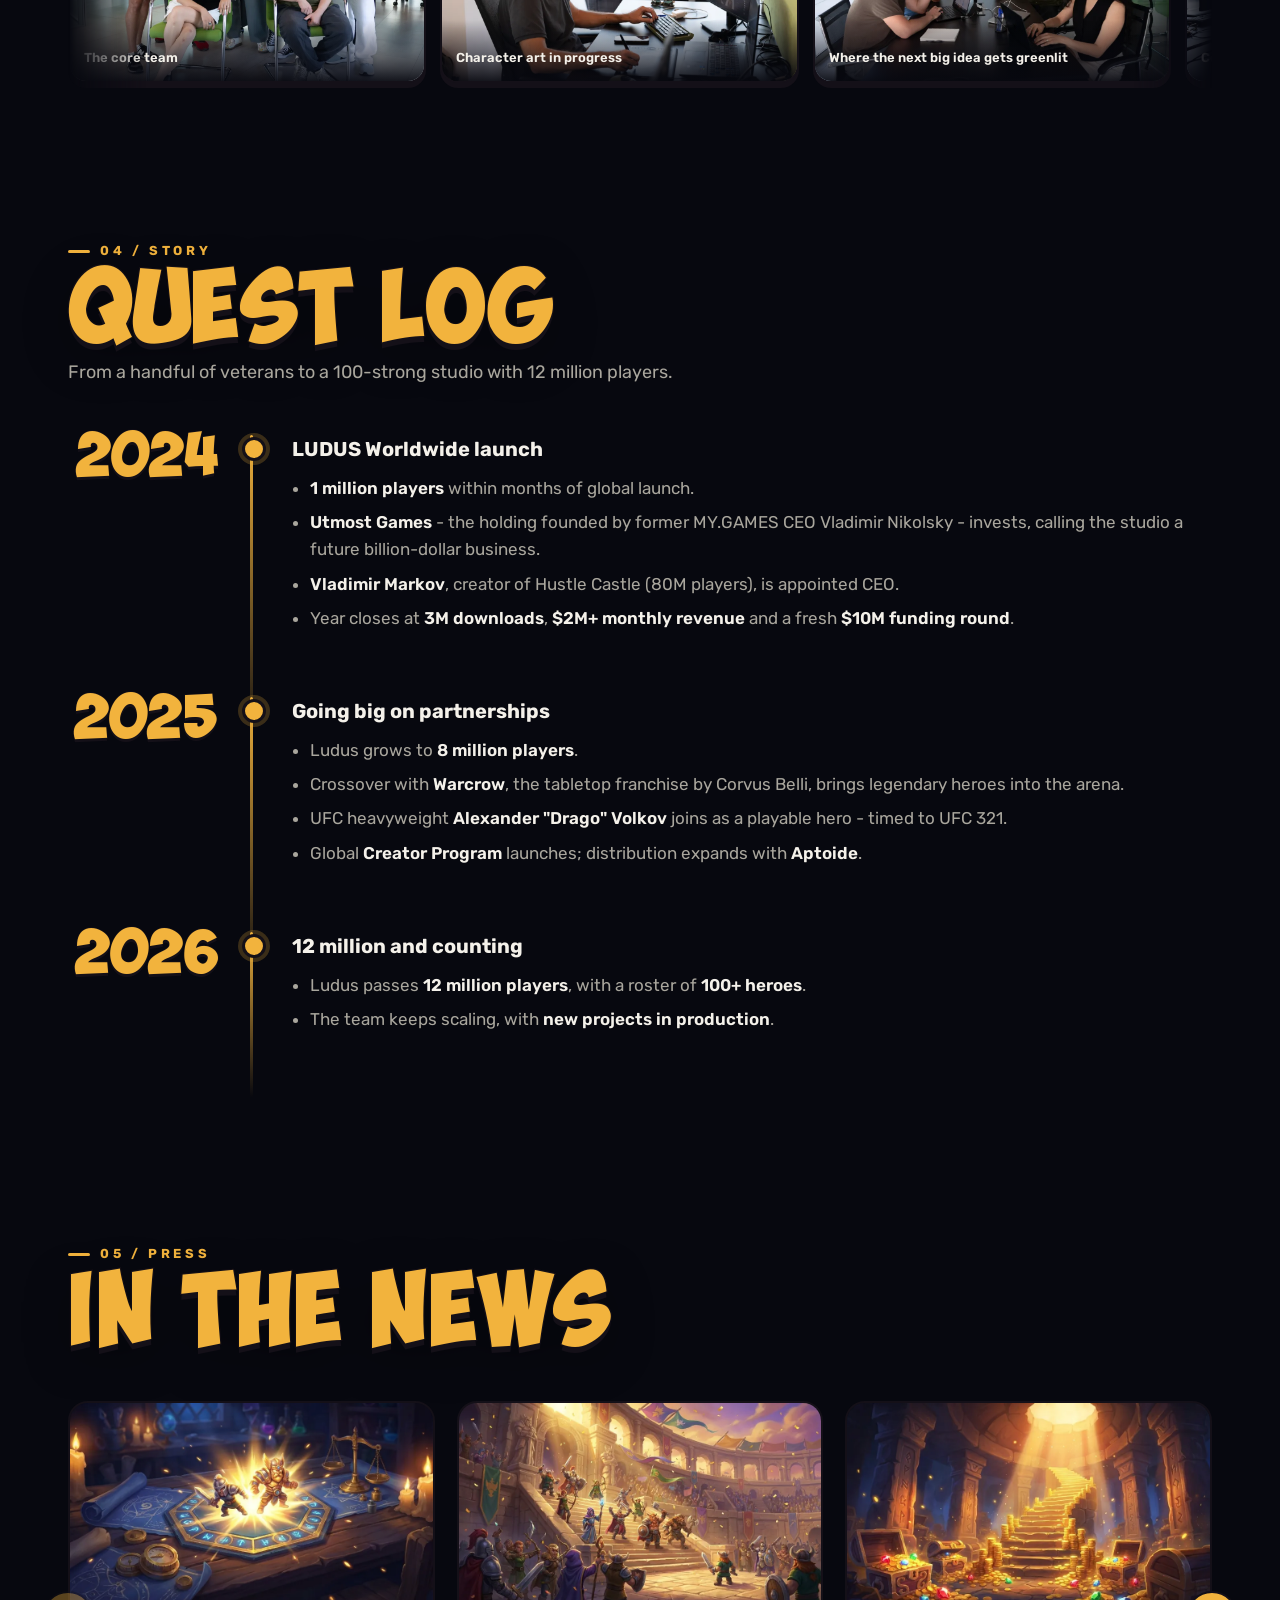
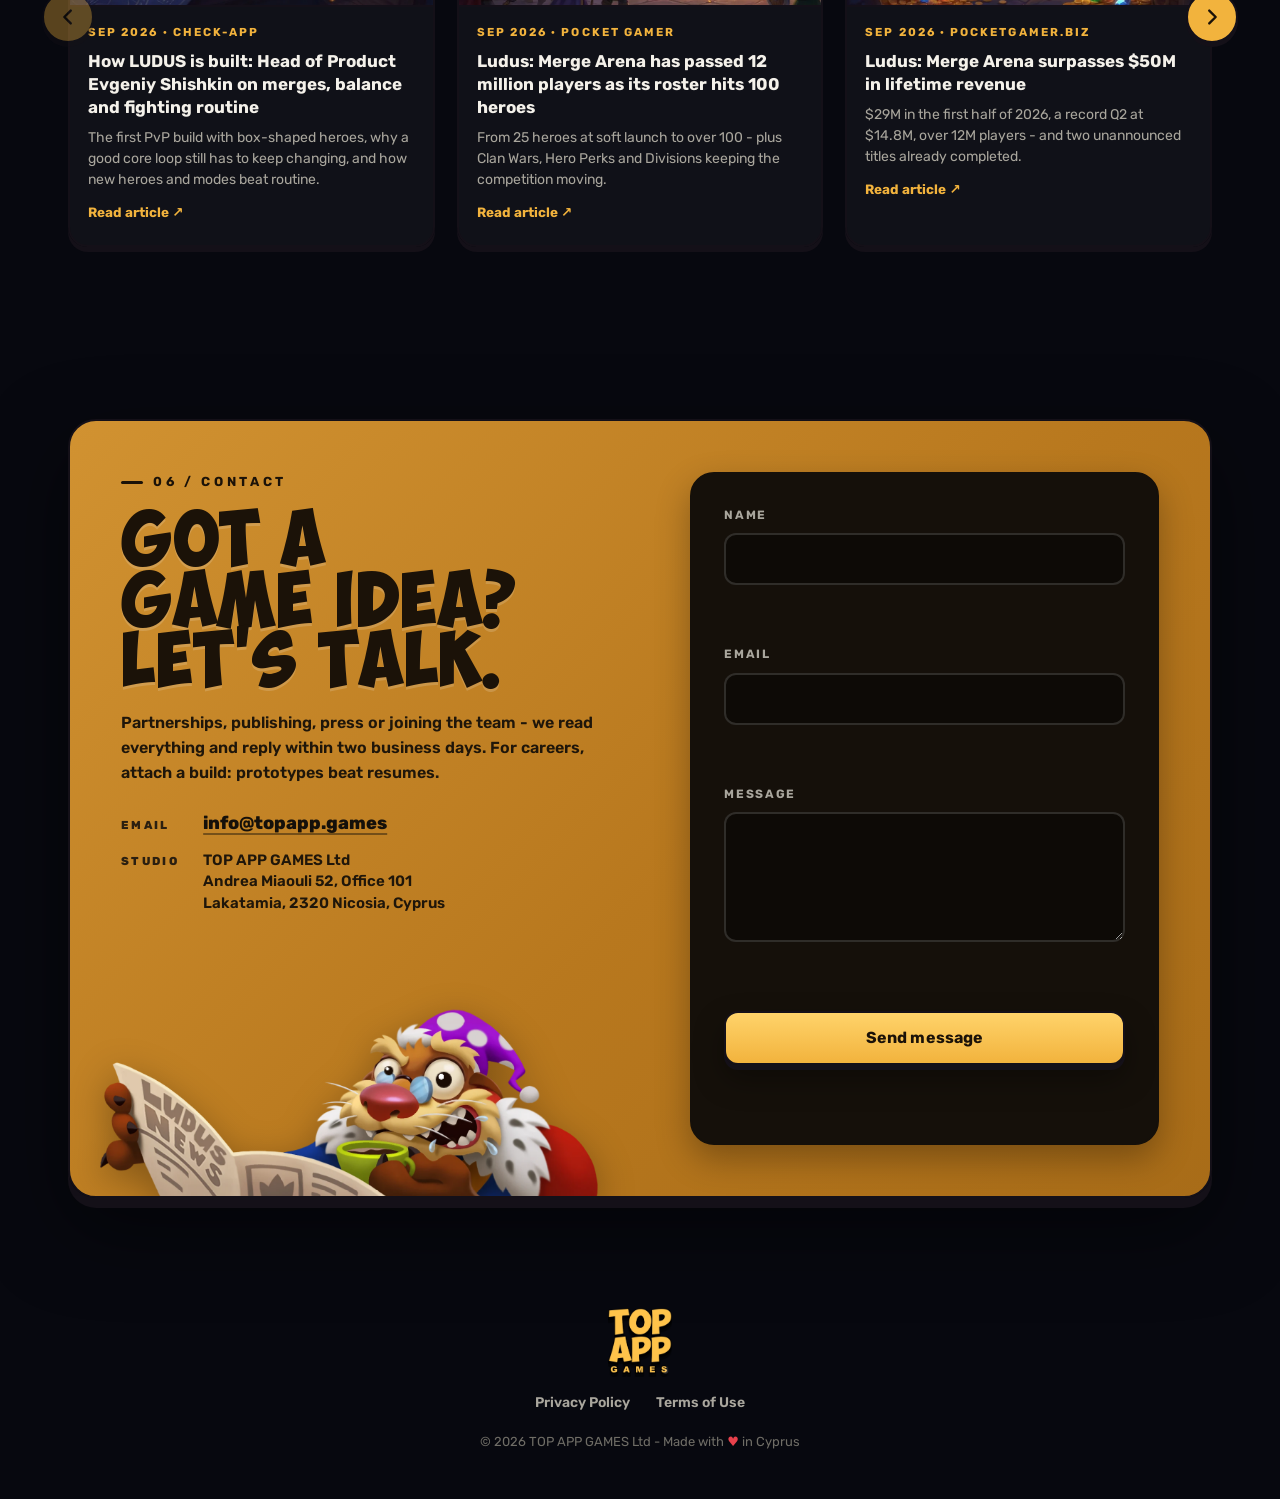
==== commit 93249a09: "Add files via upload" ====
--- a/index.html
+++ b/index.html
@@ -26,7 +26,7 @@
 <link href="https://fonts.googleapis.com/css2?family=Rubik:wght@400;500;600;700;800&display=swap" rel="stylesheet" />
 <link rel="preload" as="image" href="assets/hero-victory-bg.jpg" imagesrcset="assets/hero-victory-bg-1200.jpg 1200w, assets/hero-victory-bg.jpg 2400w" imagesizes="max(100vw, 160vh)" />
 <link rel="preload" as="image" href="assets/hero-victory-fg.webp?v=3" imagesrcset="assets/hero-victory-fg-1200.webp?v=3 1200w, assets/hero-victory-fg.webp?v=3 2400w" imagesizes="max(100vw, 160vh)" />
-<link rel="stylesheet" href="v3/v3.css?v=23" />
+<link rel="stylesheet" href="v3/v3.css?v=24" />
 <link rel="icon" type="image/png" href="assets/favicon.png" />
 <link rel="apple-touch-icon" href="assets/favicon.png" />
 </head>
@@ -144,11 +144,10 @@
     </div>
     <div class="team">
       <article class="tm rv"><img class="tm-ph" src="assets/team-markov.webp" alt="Vladimir Markov" width="288" height="288" loading="lazy" /><div class="tm-body"><div class="tm-head"><h3 class="tm-name chunk chunk-ink">Vladimir Markov</h3><p class="tm-role">Co-Founder &amp; CEO</p></div><p class="tm-bio">21 years in game development (Nikita, Nival, My.Games). Creator of Hustle Castle, a game played by 80 million people. Led teams on globally launched mid-core titles.</p></div></article>
-      <article class="tm rv"><img class="tm-ph" src="assets/team-nikolskiy.webp" alt="Vladimir Nikolskiy" width="288" height="288" loading="lazy" /><div class="tm-body"><div class="tm-head"><h3 class="tm-name chunk chunk-ink">Vladimir Nikolskiy</h3><p class="tm-role">Co-Founder</p></div><p class="tm-bio">Founder of Utmost Games. Over two decades, he built a gaming business from the ground up into My.Games, a European company with $500M in annual turnover.</p></div></article>
+      <article class="tm rv"><img class="tm-ph" src="assets/team-nikolskiy.webp" alt="Vladimir Nikolskiy" width="288" height="288" loading="lazy" /><div class="tm-body"><div class="tm-head"><h3 class="tm-name chunk chunk-ink">Vladimir Nikolskiy</h3><p class="tm-role">Co-Founder</p></div><p class="tm-bio">Founder of Utmost Games. With 20 years of leadership experience, Vladimir managed to evolve an independent developer into the largest gaming corporation in Europe with an annual turnover of $500 million.</p></div></article>
       <article class="tm rv"><img class="tm-ph" src="assets/team-korkina.webp" alt="Diana Korkina" width="288" height="288" loading="lazy" /><div class="tm-body"><div class="tm-head"><h3 class="tm-name chunk chunk-ink">Diana Korkina</h3><p class="tm-role">Chief Business Development Officer</p></div><p class="tm-bio">Drives partnerships, publishing and growth deals - connecting our games with platforms, partners and new markets.</p><a class="tm-li" href="https://www.linkedin.com/in/diana-korkina-892267133/" target="_blank" rel="noopener">LinkedIn ↗</a></div></article>
     </div>
     <div class="facts rv">
-      <div class="fact"><b>Aug 2022</b><span>founded</span></div>
       <div class="fact"><b>Cyprus</b><span>headquarters</span></div>
       <div class="fact"><b>100+</b><span>people</span></div>
       <div class="fact"><b>5</b><span>time zones</span></div>
@@ -190,7 +189,7 @@
       <p class="lead">From a handful of veterans to a 100-strong studio with 12 million players.</p>
     </div>
     <div class="quest">
-      <div class="q rv"><div class="q-year">2024</div><div class="q-body"><div class="q-title">Worldwide launch</div><ul><li><b>1 million players</b> within months of global launch.</li><li><b>Utmost Games</b> - the holding founded by former MY.GAMES CEO Vladimir Nikolsky - invests, calling the studio a future billion-dollar business.</li><li><b>Vladimir Markov</b>, creator of Hustle Castle (80M players), is appointed CEO.</li><li>Year closes at <b>3M downloads</b>, <b>$2M+ monthly revenue</b> and a fresh <b>$10M funding round</b>.</li></ul></div></div>
+      <div class="q rv"><div class="q-year">2024</div><div class="q-body"><div class="q-title">LUDUS Worldwide launch</div><ul><li><b>1 million players</b> within months of global launch.</li><li><b>Utmost Games</b> - the holding founded by former MY.GAMES CEO Vladimir Nikolsky - invests, calling the studio a future billion-dollar business.</li><li><b>Vladimir Markov</b>, creator of Hustle Castle (80M players), is appointed CEO.</li><li>Year closes at <b>3M downloads</b>, <b>$2M+ monthly revenue</b> and a fresh <b>$10M funding round</b>.</li></ul></div></div>
       <div class="q rv"><div class="q-year">2025</div><div class="q-body"><div class="q-title">Going big on partnerships</div><ul><li>Ludus grows to <b>8 million players</b>.</li><li>Crossover with <b>Warcrow</b>, the tabletop franchise by Corvus Belli, brings legendary heroes into the arena.</li><li>UFC heavyweight <b>Alexander "Drago" Volkov</b> joins as a playable hero - timed to UFC 321.</li><li>Global <b>Creator Program</b> launches; distribution expands with <b>Aptoide</b>.</li></ul></div></div>
       <div class="q rv"><div class="q-year">2026</div><div class="q-body"><div class="q-title">12 million and counting</div><ul><li>Ludus passes <b>12 million players</b>, with a roster of <b>100+ heroes</b>.</li><li>The team keeps scaling, with <b>new projects in production</b>.</li></ul></div></div>
     </div>
--- a/v3/v3.css
+++ b/v3/v3.css
@@ -190,11 +190,10 @@
 .tm-bio{margin:16px 0 0;max-width:60ch;color:var(--ink);opacity:.9;text-wrap:pretty}
 .tm-li{display:inline-flex;align-items:center;gap:6px;margin-top:14px;font-weight:700;font-size:15px}
 @media(max-width:699px){.tm{grid-template-columns:96px minmax(0,1fr);gap:16px 18px;align-items:center}.tm-body{display:contents}.tm-name{font-size:24px}.tm-role{font-size:12px;margin-top:6px}.tm-bio,.tm-li{grid-column:1/-1}.tm-bio{margin:0}.tm-li{justify-self:start;margin:0}.tm-ph{border-radius:18px;box-shadow:0 4px 0 var(--line)}}
-.facts{display:grid;grid-template-columns:repeat(2,1fr);gap:12px;margin-top:28px}
+.facts{display:grid;grid-template-columns:repeat(3,minmax(0,1fr));gap:12px;margin-top:28px;max-width:940px}
 .fact{padding:18px 20px;border:2px solid var(--line);border-radius:18px;background:var(--card);box-shadow:0 4px 0 var(--line)}
 .fact b{display:block;font-family:var(--display);font-size:26px;color:var(--gold);line-height:1.1}
 .fact span{font-size:12px;letter-spacing:.16em;text-transform:uppercase;color:var(--muted);font-weight:600}
-@media(min-width:760px){.facts{grid-template-columns:repeat(4,1fr)}}
 
 /* studio */
 .studio-banner{position:relative;border-radius:28px;overflow:hidden;border:2px solid var(--line);box-shadow:0 10px 0 var(--line),0 30px 80px rgba(0,0,0,.5);aspect-ratio:16/7;min-height:380px;background:url('../assets/v3-studio-wall.jpg') 100% 60%/cover no-repeat}
